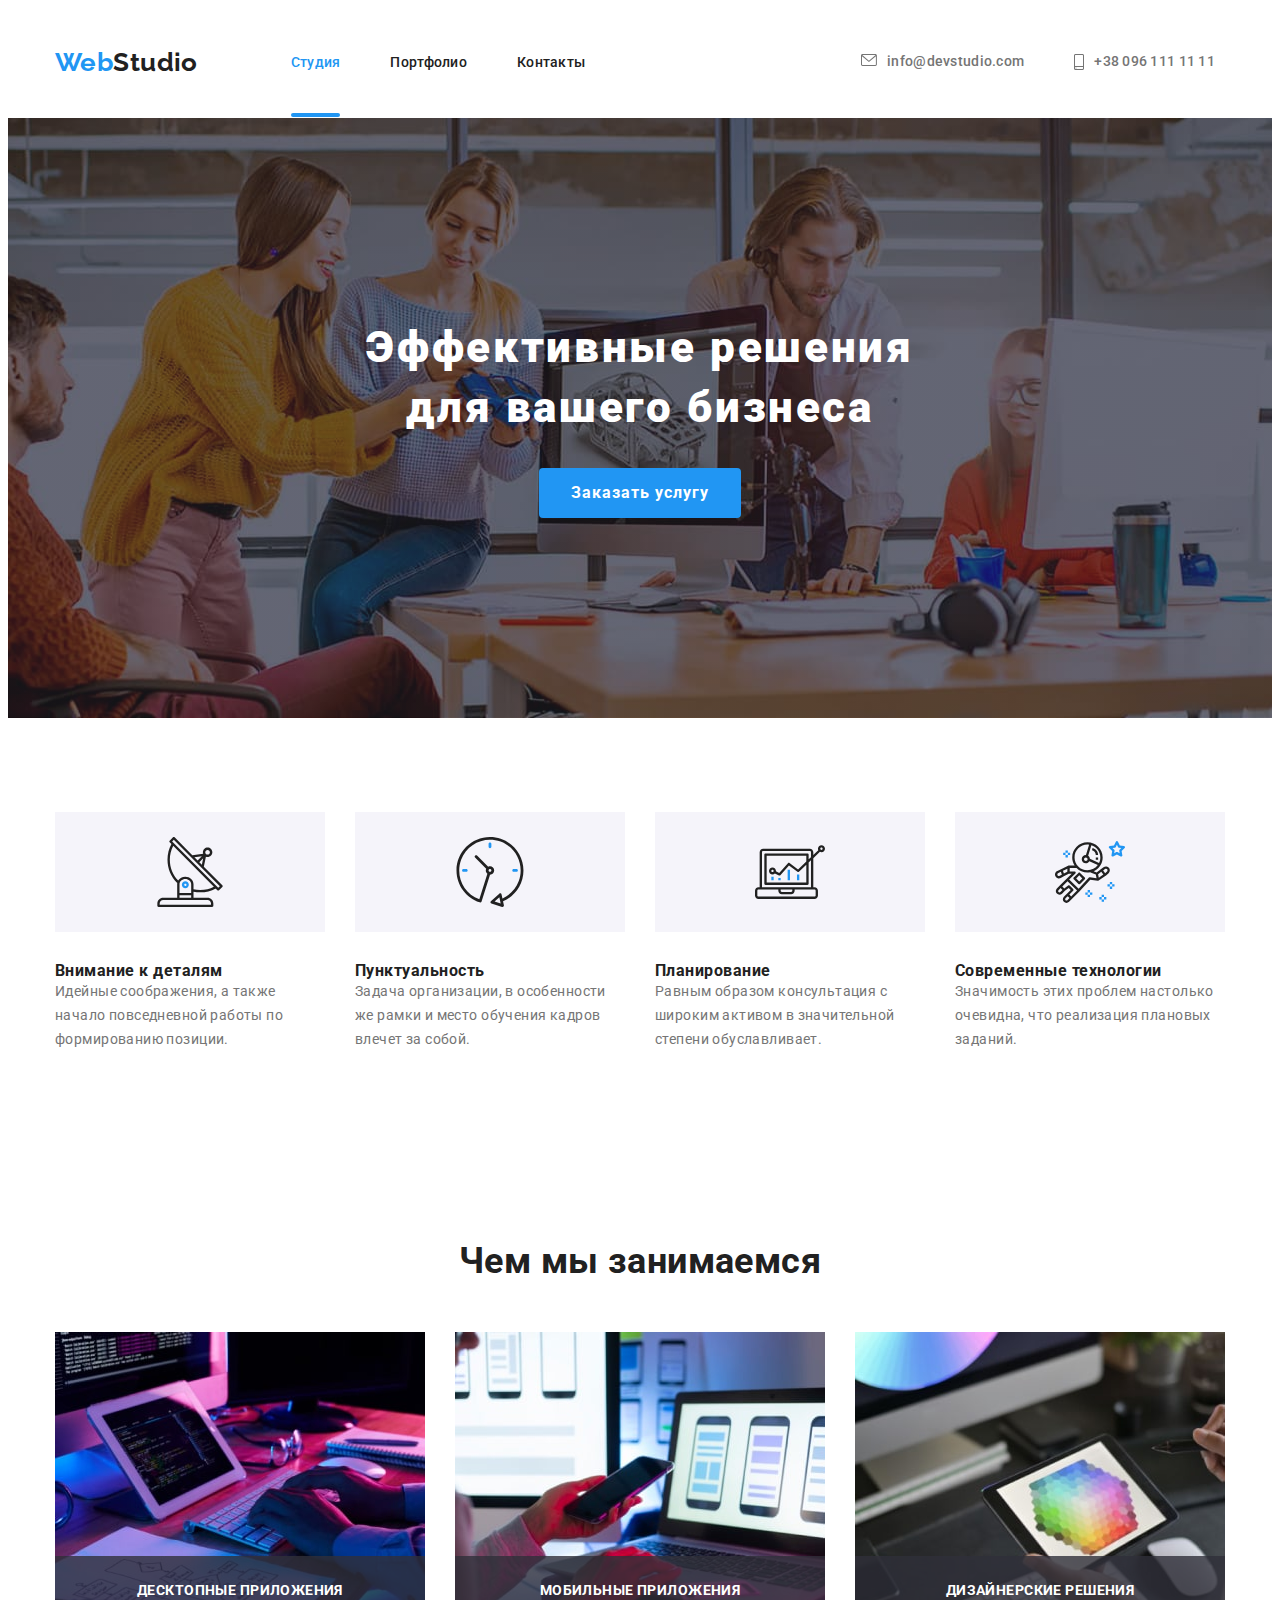
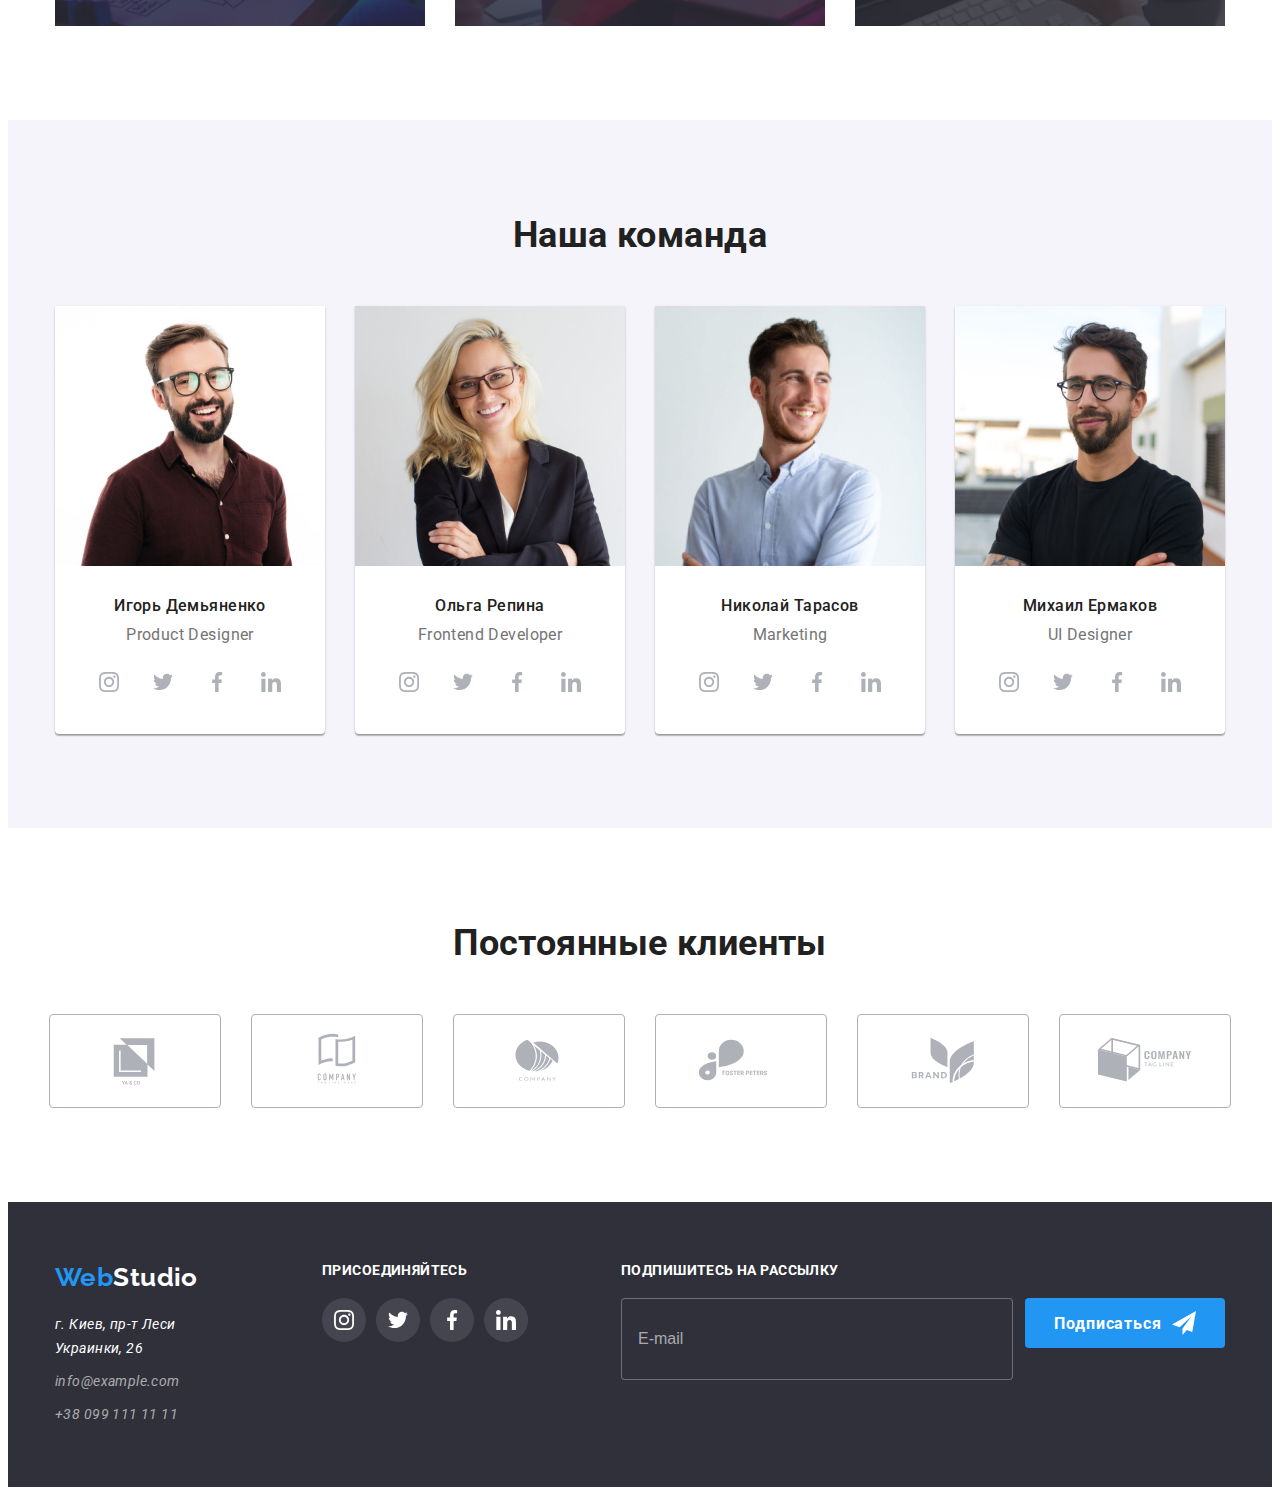
==== index.html @ 351d654d "старт" ====
<!DOCTYPE html>
<html lang="ru">
<head>
    <meta charset="UTF-8">
    <meta http-equiv="X-UA-Compatible" content="IE=edge">
    <meta name="viewport" content="width=device-width, initial-scale=1.0">
    <title>Document</title>
    <link rel="preconnect" href="https://fonts.googleapis.com">
    <link rel="preconnect" href="https://fonts.gstatic.com" crossorigin>
    <link href="https://fonts.googleapis.com/css2?family=Raleway:wght@700&family=Roboto:wght@400;500;700;900&display=swap"
        rel="stylesheet">
        <link rel="stylesheet" href="https://cdnjs.cloudflare.com/ajax/libs/modern-normalize/1.1.0/modern-normalize.min.css"
            integrity="sha512-wpPYUAdjBVSE4KJnH1VR1HeZfpl1ub8YT/NKx4PuQ5NmX2tKuGu6U/JRp5y+Y8XG2tV+wKQpNHVUX03MfMFn9Q=="
            crossorigin="anonymous" referrerpolicy="no-referrer" />
    <link rel="stylesheet" href="./css/main.min.css">
</head>
<body>
<header class="page-header">
    <div class="container page-header__content">
    <nav class="page-header__nav">
        <a class="link logo page-header__logo" href="">Web<span class="logo__text">Studio</span></a>
    <ul class="list contacts">
        <li class="contacts__item"><a class="link contacts__link contacts__link--current" href="">Студия</a></li>
        <li class="contacts__item"><a class="link contacts__link" href="./portfolio.html">Портфолио</a></li>
        <li class="contacts__item"><a class="link contacts__link" href="">Контакты</a></li>
    </ul>
    </nav>
        <ul class="list feedback">
        <li><a class="link feedback_item" href="mailto:info@devstudio.com"><svg class="feedback__icon" width="16" height="12">
            <use href="./images/icons.svg#icon-envelope"></use>
        </svg>info@devstudio.com</a>
        </li>
        <li><a class="link feedback_item" href="tel:+380961111111"><svg class="feedback__icon" width="10" height="16">
            <use href="./images/icons.svg#icon-smartphone"></use>
        </svg>+38 096 111 11 11</a></li>
    </ul>
    </div>
</header>
<main>
<section class="hero section">
    <div class="container">
    <h1 class="hero__title">Эффективные решения для вашего бизнеса</h1>
    <button class="button hero__button" type="button" data-modal-open>Заказать услугу</button>
    </div>
</section>
<section class="section about">
    <div class="container about__body">
    <h2 class="visually-hidden">About</h2>
    <ul class="list about__list">
        <li class="about__item">
            <div class="about__column">
            <svg width="70" height="70">
                <use href="./images/icons.svg#icon-antenna-1">

                </use>
            </svg>
            </div>
            <h3 class="about__title">Внимание к деталям</h3>
            <p class="about__text">Идейные соображения, а также начало повседневной работы по формированию позиции.</p>
        </li>
        <li class="about__item">
            <div class="about__column">
                <svg width="70" height="70">
                    <use href="./images/icons.svg#icon-clock-1">
            
                    </use>
                </svg>
            </div>
            <h3 class="about__title">Пунктуальность</h3>
            <p class="about__text">Задача организации, в особенности же рамки и место обучения кадров влечет за собой.</p>
        </li>
        <li class="about__item">
            <div class="about__column">
                <svg width="70" height="70">
                    <use href="./images/icons.svg#icon-diagram-1">
            
                    </use>
                </svg>
            </div>
            <h3 class="about__title">Планирование</h3>
            <p class="about__text">Равным образом консультация с широким активом в значительной степени обуславливает.</p>
        </li>
        <li class="about__item">
            <div class="about__column">
                <svg width="70" height="70">
                    <use href="./images/icons.svg#icon-astronaut-1">
            
                    </use>
                </svg>
            </div>
            <h3 class="about__title">Современные технологии</h3>
            <p class="about__text">Значимость этих проблем настолько очевидна, что реализация плановых заданий.</p>
        </li>
    </ul>
    </div>
</section>
<section class="hobbies section">
    <div class="container">
    <h2 class="title">Чем мы занимаемся</h2>
    <ul class="list annexes">
        <li class="annexes__item">
            <img src="./images/box_1.jpg" alt="пример1" width="370">
            <p class="annexes__text">Десктопные приложения</p>
            </li>
        <li class="annexes__item">
            <img src="./images/box_2.jpg" alt="пример2" width="370">
            <p class="annexes__text">Мобильные приложения</p>
            </li>
        <li class="annexes__item">
            <img src="./images/box_3.jpg" alt="пример3" width="370">
            <p class="annexes__text">Дизайнерские решения</p>
            </li>
    </ul>
    </div>
</section>
<section class="team section ">
    <div class="container">
    <h2 class="title">Наша команда</h2>
    <ul class="list team__list">
        <li class="team__item"><img src="./images/people1.jpg" alt="человек1" width="270">
            <h3 class="team__title">Игорь Демьяненко</h3>
            <p  class="team__text" lang="en">Product Designer</p>
            <div class="team__icon">
            <ul class="list social-network">
                <li class="social-network__item">
                    <a href="" class="social-network__link common-icon">
                        <svg class="social-network__icon" width="20" height="20">
                        <use href="./images/icons.svg#icon-instagram-2"></use>
                        </svg>
                    </a>
                </li>
                <li class="social-network__item">
                    <a href="" class="social-network__link">
                    <svg class="social-network__icon" width="20" height="20">
                        <use href="./images/icons.svg#icon-twitter-1"></use>
                    </svg>
                    </a>
                </li>
                <li class="social-network__item">
                    <a href="" class="social-network__link">
                <svg class="social-network__icon" width="20" height="20">
                    <use href="./images/icons.svg#icon-facebook-1"></use>
                </svg>
                    </a>
                </li>
                <li class="social-network__item">
                    <a href="" class="social-network__link">
                    <svg class="social-network__icon" width="20" height="20">
                        <use href="./images/icons.svg#icon-linkedin-1"></use>
                    </svg>
                    </a>
                </li>
            </ul>
            </div>
        </li>
        <li class="team__item"><img src="./images/people2.jpg" alt="человек1" width="270">
            <h3 class="team__title">Ольга Репина</h3>
            <p class="team__text" lang="en">Frontend Developer</p>
            <div class="team__icon">
                <ul class="list social-network">
                    <li class="social-network__item">
                        <a href="" class="social-network__link">
                            <svg class="social-network__icon" width="20" height="20">
                                <use href="./images/icons.svg#icon-instagram-2"></use>
                            </svg>
                        </a>
                    </li>
                    <li class="social-network__item">
                        <a href="" class="social-network__link">
                            <svg class="social-network__icon" width="20" height="20">
                                <use href="./images/icons.svg#icon-twitter-1"></use>
                            </svg>
                        </a>
                    </li>
                    <li class="social-network__item">
                        <a href="" class="social-network__link">
                            <svg class="social-network__icon" width="20" height="20">
                                <use href="./images/icons.svg#icon-facebook-1"></use>
                            </svg>
                        </a>
                    </li>
                    <li class="social-network__item">
                        <a href="" class="social-network__link">
                            <svg class="social-network__icon" width="20" height="20">
                                <use href="./images/icons.svg#icon-linkedin-1"></use>
                            </svg>
                        </a>
                    </li>
                </ul>
            </div>
        </li>
        <li class="team__item"><img src="./images/people3.jpg" alt="человек1" width="270">
            <h3 class="team__title">Николай Тарасов</h3>
            <p class="team__text" lang="en">Marketing</p>
            <div class="team__icon">
                <ul class="list social-network">
                    <li class="social-network__item">
                        <a href="" class="social-network__link">
                            <svg class="social-network__icon" width="20" height="20">
                                <use href="./images/icons.svg#icon-instagram-2"></use>
                            </svg>
                        </a>
                    </li>
                    <li class="social-network__item">
                        <a href="" class="social-network__link">
                            <svg class="social-network__icon" width="20" height="20">
                                <use href="./images/icons.svg#icon-twitter-1"></use>
                            </svg>
                        </a>
                    </li>
                    <li class="social-network__item">
                        <a href="" class="social-network__link">
                            <svg class="social-network__icon" width="20" height="20">
                                <use href="./images/icons.svg#icon-facebook-1"></use>
                            </svg>
                        </a>
                    </li>
                    <li class="social-network__item">
                        <a href="" class="social-network__link">
                            <svg class="social-network__icon" width="20" height="20">
                                <use href="./images/icons.svg#icon-linkedin-1"></use>
                            </svg>
                        </a>
                    </li>
                </ul>
            </div>
        </li>
        <li class="team__item"><img src="./images/people4.jpg" alt="человек1" width="270">
            <h3 class="team__title">Михаил Ермаков</h3>
            <p class="team__text" lang="en">UI Designer</p>
            <div class="team__icon">
                <ul class="list social-network">
                    <li class="social-network__item">
                        <a href="" class="social-network__link">
                            <svg class="social-network__icon" width="20" height="20">
                                <use href="./images/icons.svg#icon-instagram-2"></use>
                            </svg>
                        </a>
                    </li>
                    <li class="social-network__item">
                        <a href="" class="social-network__link">
                            <svg class="social-network__icon" width="20" height="20">
                                <use href="./images/icons.svg#icon-twitter-1"></use>
                            </svg>
                        </a>
                    </li>
                    <li class="social-network__item">
                        <a href="" class="social-network__link">
                            <svg class="social-network__icon" width="20" height="20">
                                <use href="./images/icons.svg#icon-facebook-1"></use>
                            </svg>
                        </a>
                    </li>
                    <li class="social-network__item">
                        <a href="" class="social-network__link">
                            <svg class="social-network__icon" width="20" height="20">
                                <use href="./images/icons.svg#icon-linkedin-1"></use>
                            </svg>
                        </a>
                    </li>
                </ul>
            </div>
        </li>
    </ul>
    </div>
</section>
<section class="section clients">
    <div class="container clients-div">
        <h2 class="title">Постоянные клиенты</h2>
        <ul class="list clients__list">
            <li class="clients__item">
                <a href="" class="clients__link">
                    <svg class="clients__icon" width="106" height="60">
                        <use href="./images/icons.svg#icon-Logo"></use>
                    </svg>
                </a>
            </li>
            <li class="clients__item">
                <a href="" class="clients__link">
                    <svg class="clients__icon" width="106" height="60">
                        <use href="./images/icons.svg#icon-Logo1"></use>
                    </svg>
                </a>
            </li>
            <li class="clients__item">
                <a href="" class="clients__link">
                    <svg class="clients__icon" width="106" height="60">
                        <use href="./images/icons.svg#icon-Logo2"></use>
                    </svg>
                </a>
            </li>
            <li class="clients__item">
                <a href="" class="clients__link">
                    <svg class="clients__icon" width="106" height="60">
                        <use href="./images/icons.svg#icon-Logo3"></use>
                    </svg>
                </a>
            </li>
            <li class="clients__item">
                <a href="" class="clients__link">
                    <svg class="clients__icon" width="106" height="60">
                        <use href="./images/icons.svg#icon-Logo4"></use>
                    </svg>
                </a>
            </li>
            <li class="clients__item">
                <a href="" class="clients__link">
                    <svg class="clients__icon" width="106" height="60">
                        <use href="./images/icons.svg#icon-Logo5"></use>
                    </svg>
                </a>
            </li>
        </ul>
    </div>
</section>
</main>
<footer class="page-footer">
    <div class="page-footer__overlay container">
        <div class="page-footer__content">
    <a class="link logo page-footer__logo" href="">Web<span class="logo__label">Studio</span></a>
    <address class="address">
    <ul class="list contact">
        <li class="contact__item"><a class="link contact__link contact__link--color" href="https://goo.gl/maps/32Xd4ZCNHeifT7mY8" target="blank" rel="noopener noreferrer">г. Киев, пр-т Леси Украинки, 26</a></li>
        <li class="contact__item"><a class="link contact__link" href="mailto:info@example.com">info@example.com</a></li>
        <li class="contact__item"><a class="link contact__link" href="tel:+380991111111">+38 099 111 11 11</a></li>
    </ul>    
    </address>
    </div>
    <div class="connect">
        <h3 class="footer-title">присоединяйтесь</h3>
        <ul class="social-network list">
            <li class="social-network__item">
                <a href="" class="social-network__link social-network__link--color">
                    <svg class="social-network__icon" width="20" height="20">
                        <use href="./images/icons.svg#icon-instagram-2"></use>
                    </svg>
                </a>
            </li>
            <li class="social-network__item">
                <a href="" class="social-network__link social-network__link--color">
                    <svg class="social-network__icon" width="20" height="20">
                        <use href="./images/icons.svg#icon-twitter-1"></use>
                    </svg>
                </a>
            </li>
            <li class="social-network__item">
                <a href="" class="social-network__link social-network__link--color">
                    <svg class="social-network__icon" width="20" height="20">
                        <use href="./images/icons.svg#icon-facebook-1"></use>
                    </svg>
                </a>
            </li>
            <li class="social-network__item">
                <a href="" class="social-network__link social-network__link--color">
                    <svg class="social-network__icon" width="20" height="20">
                        <use href="./images/icons.svg#icon-linkedin-1"></use>
                    </svg>
                </a>
            </li>
        </ul>
    </div>
    <div class="envelop">
        <p class="footer-title">Подпишитесь на рассылку</p>
        <form class="page-form" action="#">
            <div class="panel"></div>
         <label for="form"></label>   
         <input type="text" name="form" class="page-form__input" placeholder="E-mail" id="form">
         <button class="page-form__button button" type="button">
            <span>Подписаться</span>
        <svg class="page-form__icon" width="24" height="24">
            <use href="./images/icons.svg#icon-icon-send"></use>
        </svg></button>   
        </form>
    </div>
        
    </div>
</footer>
<div class="backdrop is-hidden" data-modal>
    <div class="modal-window">
        <button type="button" class="modal-window__button" data-modal-close>
            <svg class="modal-window__icon" width="18" height="18">
                <use href="./images/icons.svg#icon-close"></use>
            </svg>
        </button>
        <p class="modal-window__text">Оставьте свои данные, мы вам перезвоним</p>
        <form class="modal-form" action="#">
            <div class="modal-wrap">
            <label class="modal-form__label" for="name">Имя</label>
            <input type="text" name="name" class="modal-form__input" id="name" required>
            <svg class="modal-form__icon" width="18" height="18">
            <use href="./images/icons.svg#icon-person"></use>
            </svg>
            </div>
            <div class="modal-wrap">
            <label class="modal-form__label" for="tel">Телефон</label>
            <input type="tel" name="tel" class="modal-form__input" id="tel" required>
            <svg class="modal-form__icon" width="18" height="18">
                <use href="./images/icons.svg#icon-phone"></use>
            </svg>
            </div>
            <div class="modal-wrap">
            <label class="modal-form__label" for="mail">Почта</label>
            <input type="email" name="mail" class="modal-form__input" id="mail" required>
            <svg class="modal-form__icon" width="18" height="18">
                <use href="./images/icons.svg#icon-email"></use>
            </svg>
            </div>
            <div class="modal-wrap">
            <label class="modal-form__label" for="area">Комментарий</label>
            <textarea name="area" id="area" class="textarea" placeholder="Введите текст"></textarea>
            </div>
            <div class="content-checkbox">
                <input type="checkbox" name="check" id="check" value="check" class="content-checkbox__input visually-hidden">
                <label for="check" class="content-checkbox__label"><span class="content-checkbox__span"><svg width="16" height="15">
                    <use href="./images/icons.svg#icon-icon-check"></use>
                </svg></span>
                    Соглашаюсь с рассылкой и принимаю <a class="content-checkbox__link" href=""> Условия договора</a></label>
            </div>
            <button class="content-checkbox__button button" type="submit">Отправить</button>
        </form>
    </div>
</div>
<script src="./js/madal.js"></script>
</body>
</html>
---- css/main.min.css ----
:root{--main-title-color: #ffffff;--second-title-color: #212121;--main-text-color: #757575;--third-title-color: #2196f3;--main-background: #e5e5e5;--second-background: #2f303a;--main-logo-color: #000000;--footer-text-color: rgba(255, 255, 255, 0.6);--main-btn-color: #f5f4fa}p,h1,h2,h3,h4,h5,h6{margin:0}ul{margin:0;padding:0}img{display:block;max-width:100%}.visually-hidden{position:absolute;width:1px;height:1px;margin:-1px;padding:0;overflow:hidden;border:0;clip:rect(0 0 0 0)}body{font-family:'Roboto', sans-serif;background-color:var(--main-title-color);color:var(--main-text-color);font-size:14px;letter-spacing:0.03em}.list{list-style:none}.link{text-decoration:none}.section{padding-top:94px;padding-bottom:94px}.container{box-sizing:border-box;width:1200px;padding-left:15px;padding-right:15px;margin:0 auto}.title{font-weight:700;font-size:36px;line-height:1.17;color:var(--second-title-color);text-align:center;margin-bottom:50px}.logo{font-family:Raleway;font-weight:700;font-size:26px;line-height:1.19;color:var(--third-title-color)}.button{font-family:inherit;font-weight:700;font-size:16px;line-height:1.87;letter-spacing:0.06em;background-color:var(--third-title-color);color:var(--main-title-color);min-width:200px;height:50px;cursor:pointer;border-radius:4px;border:var(--third-title-color)}.page-header{background-color:var(--main-title-color)}.page-header__content{display:flex;align-items:center;padding-top:24px;padding-bottom:25px}.page-header__nav{display:flex;align-items:center}.page-header__logo{margin-right:93px;padding-top:15px;padding-bottom:15px}.logo__text{color:var(--second-title-color)}.contacts__link{font-weight:500;line-height:1.14;letter-spacing:0.02em;color:var(--second-title-color);padding-top:10px;padding-bottom:10px;transition:color 250ms cubic-bezier(0.4, 0, 0.2, 1)}.contacts__link:hover,.contacts__link:focus{color:var(--third-title-color)}.contacts__link--current{color:var(--third-title-color);position:relative}.contacts__link--current::after{content:'';width:100%;height:4px;background-color:var(--third-title-color);position:absolute;display:block;left:0;border-radius:2px;bottom:-37px}.contacts{display:flex}.contacts__item:not(:last-child){margin-right:50px}.feedback{display:flex;align-items:center;margin-left:auto}.feedback_item{font-weight:500;line-height:1.14;letter-spacing:0.02em;color:var(--main-text-color);padding:10px;display:flex;transition:color 250ms cubic-bezier(0.4, 0, 0.2, 1)}.feedback_item:hover,.feedback_item:focus{color:var(--third-title-color)}.feedback__icon{margin-right:10px;display:flex;justify-content:baseline;margin-left:30px;fill:currentColor}.feedback__icon:focus,.feedback__icon:hover{color:var(--third-title-color)}.hero{background-color:var(--second-background);background-image:linear-gradient(rgba(47,48,58,0.4), rgba(47,48,58,0.4)),url(../images/img.jpg);background-repeat:no-repeat;background-position:center;background-size:cover;padding-top:200px;padding-bottom:200px}.hero__title{font-weight:900;font-size:44px;line-height:1.36;letter-spacing:0.06em;color:var(--main-title-color);width:620px;text-align:center;margin-right:auto;margin-left:auto}.hero__button{display:block;margin-right:auto;margin-left:auto;margin-top:30px;padding:10px 32px}.about__body{width:1200px;padding-left:15px;padding-right:15px;margin-left:auto;margin-right:auto}.about__list{display:flex;flex-wrap:wrap}.about__item{width:270px;margin-right:30px}.about__item:nth-child(4n){margin-right:0}.about__column{width:270px;height:120px;background-color:var(--main-btn-color);margin-bottom:30px;display:flex;justify-content:center;align-items:center}.about__title{font-weight:700;line-height:1.14;letter-spacing:0.03em;color:var(--second-title-color)}.about__text{font-size:14px;line-height:1.71}.annexes{display:flex;flex-wrap:wrap}.annexes__item{margin-right:30px;position:relative}.annexes__item:last-child{margin-right:0}.annexes__text{font-weight:700;font-size:14px;line-height:1.14;color:var(--main-title-color);position:absolute;bottom:0;left:0;text-transform:uppercase;background-color:rgba(47,48,58,0.8);width:100%;height:70px;display:flex;align-items:center;justify-content:center}.team{background-color:var(--main-btn-color)}.team__list{display:flex;flex-wrap:wrap;margin-top:0;margin-bottom:0}.team__item{margin-right:30px;background:#ffffff;box-shadow:0px 1px 3px rgba(0,0,0,0.12),0px 1px 1px rgba(0,0,0,0.14),0px 2px 1px rgba(0,0,0,0.2);border-radius:0px 0px 4px 4px}.team__item:last-child{margin-right:0}.team__title{font-weight:500;font-size:16px;line-height:1.19;color:var(--second-title-color);text-align:center;margin-top:30px}.team__text{font-size:16px;line-height:1.19;margin-top:10px;margin-bottom:0;text-align:center}.team__icon{margin-bottom:30px;margin-top:16px}.social-network{display:flex;justify-content:center;align-content:center}.social-network__item+.social-network__item{margin-left:10px}.social-network__link{width:44px;height:44px;display:flex;align-items:center;justify-content:center;border-radius:50%;color:#afb1b8;transition:color 250ms cubic-bezier(0.4, 0, 0.2, 1),background-color 250ms cubic-bezier(0.4, 0, 0.2, 1)}.social-network__link:hover,.social-network__link:focus{background-color:var(--third-title-color);color:var(--main-title-color)}.social-network__icon{fill:currentColor}.clients__list{display:flex;justify-content:center}.clients__item+.clients__item{margin-left:30px}.clients__link{display:flex;justify-content:center;align-items:center;margin-right:30px;color:#afb1b8;width:170px;height:92px;border:1px solid #afb1b8;border-radius:4px;transition:color 250ms cubic-bezier(0.4, 0, 0.2, 1),background-color 250ms cubic-bezier(0.4, 0, 0.2, 1)}.clients__link:last-child{margin-right:0}.clients__link:hover,.clients__link:focus{color:var(--third-title-color);border:1px solid #2196f3}.clients__icon{fill:currentColor}.page-footer{background-color:var(--second-background);padding-top:60px;padding-bottom:60px}.page-footer__overlay{display:flex;justify-content:baseline}.page-footer__logo{display:block;margin-bottom:20px}.page-footer__content{padding-right:inherit}.logo__label{color:var(--main-title-color)}.contact{justify-content:start}.contact__item:not(:last-child){margin-bottom:9px}.contact__link{line-height:1.71;color:var(--footer-text-color);transition:color 250ms cubic-bezier(0.4, 0, 0.2, 1)}.contact__link:hover,.contact__link:focus{color:var(--third-title-color)}.contact__link--color{color:var(--main-title-color)}.connect{margin-left:70px}.footer-title{margin-bottom:20px;font-weight:700;font-size:14px;line-height:16px;letter-spacing:0.03em;text-transform:uppercase;color:var(--main-title-color)}.social-network__link--color{background-color:#44454e;color:var(--main-title-color);transition:background-color 250ms cubic-bezier(0.4, 0, 0.2, 1)}.envelop{margin-left:93px}.page-form{display:flex;margin-top:20px}.page-form__input{width:358px;height:50px;border-radius:4px;border:1px solid rgba(255,255,255,0.3);background-color:var(--second-background);padding:15px 16px;color:rgba(255,255,255,0.3);outline:none}.page-form__input::placeholder{font-weight:400;font-size:16px;line-height:1.25;letter-spacing:3%;color:rgba(255,255,255,0.6)}.page-form__button{margin-left:12px;display:flex;align-items:center;justify-content:center;cursor:pointer}.page-form__icon{margin-left:10px;width:24px;height:24px}.backdrop{width:100vw;height:100vh;background-color:rgba(0,0,0,0.2);position:fixed;top:0;transition:opacity 1000ms cubic-bezier(0.4, 0, 0.2, 1),visibility 1000ms cubic-bezier(0.4, 0, 0.2, 1)}.backdrop.is-hidden .modal-window{transform:scale(1.5) rotate(180deg);transition:transform 1000ms cubic-bezier(0.4, 0, 0.2, 1)}.modal-window{width:528px;min-height:581px;background-color:var(--main-title-color);position:absolute;top:50%;left:50%;transform:translate(-50%, -50%) scale(1);transition:transform 1000ms cubic-bezier(0.4, 0, 0.2, 1);padding:40px}.modal-window__button{width:30px;height:30px;border:1px solid rgba(0,0,0,0.1);background-color:transparent;border-radius:50%;position:absolute;top:8px;right:8px;display:flex;justify-content:center;align-items:center;cursor:pointer}.modal-window__icon{transition:fill 250ms cubic-bezier(0.4, 0, 0.2, 1)}.modal-window__icon:hover{fill:var(--third-title-color)}.is-hidden{visibility:hidden;opacity:0;pointer-events:none}.modal-window__text{text-align:center;margin-bottom:12px;font-weight:700;font-size:20px;line-height:1.15;letter-spacing:0.03em;color:var(--second-title-color)}.modal-form__label{font-weight:400;font-size:12px;line-height:1.17;letter-spacing:0.01em;color:var(--main-text-color)}.modal-form__input{width:100%;height:40px;margin-top:4px;outline:none;padding-left:42px;cursor:pointer;border-radius:4px;transition:border-color 250ms cubic-bezier(0.4, 0, 0.2, 1)}.modal-form__input:focus{border-color:var(--third-title-color)}.modal-form__input:focus+.modal-form__icon{fill:var(--third-title-color)}.textarea{width:100%;margin-top:4px;resize:none;height:120px;padding:12px 16px;outline:none;border-radius:4px;margin-bottom:8px}.textarea::placeholder{font-weight:400;font-size:12px;line-height:1.17;letter-spacing:0.01em;color:rgba(117,117,117,0.5)}.modal-wrap{margin-bottom:10px;position:relative}.modal-form__icon{position:absolute;left:12px;top:50%;transition:fill 250ms cubic-bezier(0.4, 0, 0.2, 1)}.content-checkbox__label{display:flex}.content-checkbox__span{width:16px;height:15px;border:2px solid #000000;border-radius:2px;margin-right:5px;display:flex;align-items:center;justify-content:center;transition:background-color 250ms cubic-bezier(0.4, 0, 0.2, 1),border-color 250ms cubic-bezier(0.4, 0, 0.2, 1)}.content-checkbox__input:checked+.content-checkbox__label .content-checkbox__span{background-color:var(--third-title-color);border:none}.content-checkbox__link{color:var(--third-title-color);padding-left:4px}.content-checkbox__button{display:block;margin:0 auto;margin-top:30px}.portfolio{padding-top:94px;padding-bottom:94px;border:1px solid #ececec}.button-set{display:flex;justify-content:center;margin-bottom:50px}.button-set .button-set__item+.button-set__item{margin-left:8px}.button-set__btn{display:inline-block;min-width:73px;font-weight:500;border-radius:4px;border:1px solid var(--main-btn-color);font-size:16px;line-height:1.62;letter-spacing:0.03em;color:var(--second-title-color);background-color:var(--main-btn-color);cursor:pointer;padding:6px 22px;transition:color 250ms cubic-bezier(0.4, 0, 0.2, 1),background-color 250ms cubic-bezier(0.4, 0, 0.2, 1),box-shadow 250ms cubic-bezier(0.4, 0, 0.2, 1)}.button-set__btn:hover,.button-set__btn:focus{color:var(--main-title-color);background-color:var(--third-title-color);box-shadow:0px 1px 3px rgba(0,0,0,0.12),0px 1px 1px rgba(0,0,0,0.14),0px 2px 1px rgba(0,0,0,0.2)}.card-set{display:flex;flex-wrap:wrap}.card-set__image{display:block;max-width:100%;height:auto}.card-set__item{border:1px solid #eeeeee;box-sizing:border-box;width:370px;height:404px;margin-right:30px}.card-set__item:nth-child(3n){margin-right:0}.card-set__item:nth-child(n+4){margin-top:30px}.card-set__title{padding:20px 24px 4px;font-weight:700;font-size:18px;line-height:2;letter-spacing:0.06em;color:var(--second-title-color)}.card-set__text{padding:0px 24px 20px;font-size:16px;line-height:1.87;letter-spacing:0.03em;color:var(--main-text-color)}.wrap-image{position:relative;overflow:hidden}.popup-window{position:absolute;top:0;left:0;font-weight:400;font-size:18px;line-height:1.55;letter-spacing:3%;color:var(--main-title-color);background-color:rgba(33,150,243,0.9);width:100%;height:100%;padding:63px 24px;transform:translateY(100%);transition:transform 250ms cubic-bezier(0.4, 0, 0.2, 1)}.card-set__link:hover .popup-window{transform:translateY(0)}.card-set__link{display:block;transition:box-shadow 250ms cubic-bezier(0.4, 0, 0.2, 1)}.card-set__link:hover,.card-set__link:focus{box-shadow:0px 1px 3px rgba(0,0,0,0.12),0px 1px 1px rgba(0,0,0,0.14),0px 2px 1px rgba(0,0,0,0.2);border-radius:0px 0px 4px 4px}
/*# sourceMappingURL=main.min.css.map */
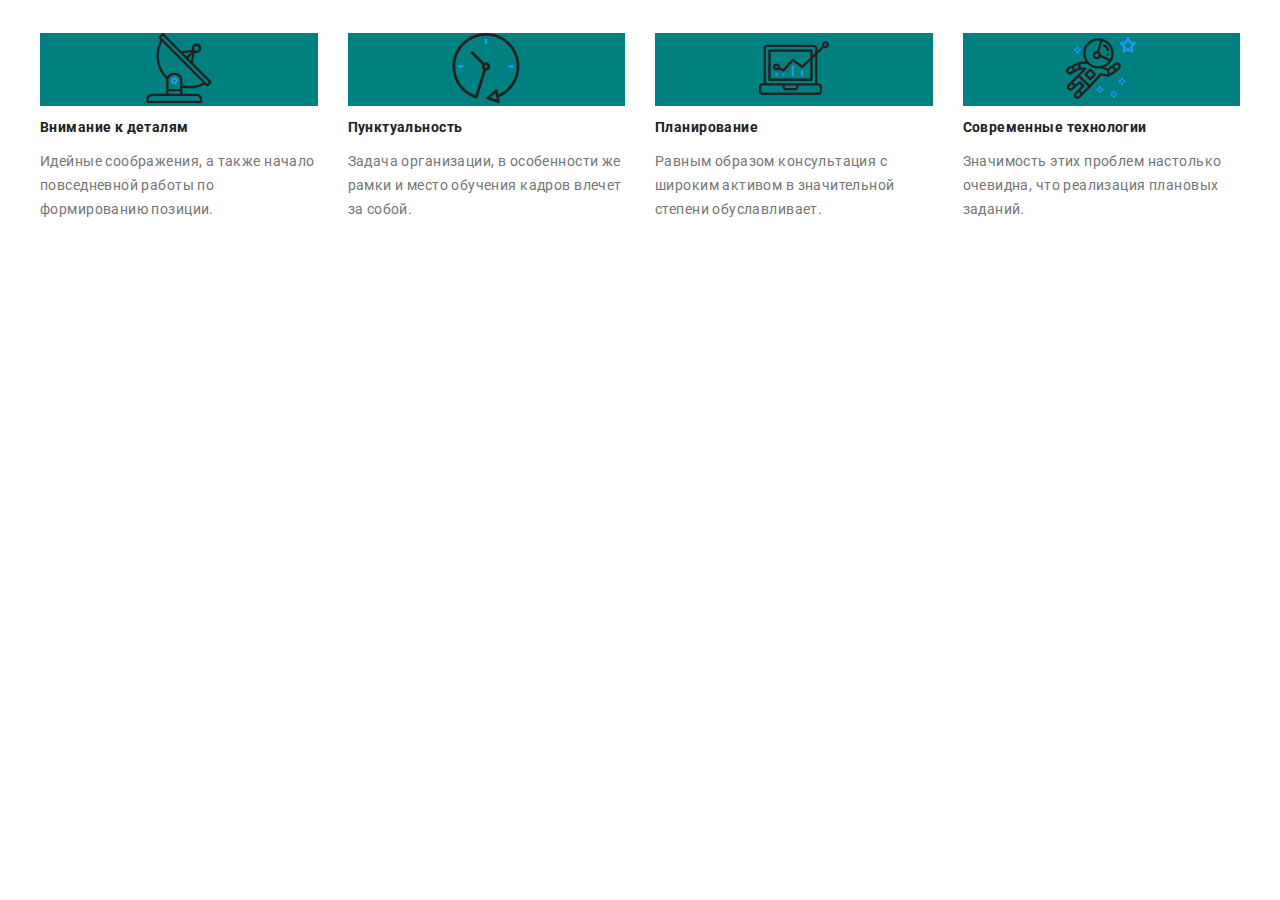
==== commit 64827c89: "about" ====
--- a/index.html
+++ b/index.html
@@ -15,7 +15,7 @@
     <link rel="stylesheet" href="./css/main.min.css">
 </head>
 <body>
-<header class="page-header">
+<!-- <header class="page-header">
     <div class="container page-header__content">
     <nav class="page-header__nav">
         <a class="link logo page-header__logo" href="">Web<span class="logo__text">Studio</span></a>
@@ -35,14 +35,14 @@
         </svg>+38 096 111 11 11</a></li>
     </ul>
     </div>
-</header>
+</header> -->
 <main>
-<section class="hero section">
+<!-- <section class="hero section">
     <div class="container">
     <h1 class="hero__title">Эффективные решения для вашего бизнеса</h1>
     <button class="button hero__button" type="button" data-modal-open>Заказать услугу</button>
     </div>
-</section>
+</section> -->
 <section class="section about">
     <div class="container about__body">
     <h2 class="visually-hidden">About</h2>
@@ -94,7 +94,7 @@
     </ul>
     </div>
 </section>
-<section class="hobbies section">
+<!-- <section class="hobbies section">
     <div class="container">
     <h2 class="title">Чем мы занимаемся</h2>
     <ul class="list annexes">
@@ -112,8 +112,8 @@
             </li>
     </ul>
     </div>
-</section>
-<section class="team section ">
+</section> -->
+<!-- <section class="team section ">
     <div class="container">
     <h2 class="title">Наша команда</h2>
     <ul class="list team__list">
@@ -263,8 +263,8 @@
         </li>
     </ul>
     </div>
-</section>
-<section class="section clients">
+</section> -->
+<!-- <section class="section clients">
     <div class="container clients-div">
         <h2 class="title">Постоянные клиенты</h2>
         <ul class="list clients__list">
@@ -312,9 +312,9 @@
             </li>
         </ul>
     </div>
-</section>
+</section> -->
 </main>
-<footer class="page-footer">
+<!-- <footer class="page-footer">
     <div class="page-footer__overlay container">
         <div class="page-footer__content">
     <a class="link logo page-footer__logo" href="">Web<span class="logo__label">Studio</span></a>
@@ -374,8 +374,8 @@
     </div>
         
     </div>
-</footer>
-<div class="backdrop is-hidden" data-modal>
+</footer> -->
+<!-- <div class="backdrop is-hidden" data-modal>
     <div class="modal-window">
         <button type="button" class="modal-window__button" data-modal-close>
             <svg class="modal-window__icon" width="18" height="18">
@@ -419,7 +419,7 @@
             <button class="content-checkbox__button button" type="submit">Отправить</button>
         </form>
     </div>
-</div>
-<script src="./js/madal.js"></script>
+</div> -->
+<!-- <script src="./js/madal.js"></script> -->
 </body>
 </html>--- a/css/main.min.css
+++ b/css/main.min.css
@@ -1,2 +1,2 @@
-:root{--main-title-color: #ffffff;--second-title-color: #212121;--main-text-color: #757575;--third-title-color: #2196f3;--main-background: #e5e5e5;--second-background: #2f303a;--main-logo-color: #000000;--footer-text-color: rgba(255, 255, 255, 0.6);--main-btn-color: #f5f4fa}p,h1,h2,h3,h4,h5,h6{margin:0}ul{margin:0;padding:0}img{display:block;max-width:100%}.visually-hidden{position:absolute;width:1px;height:1px;margin:-1px;padding:0;overflow:hidden;border:0;clip:rect(0 0 0 0)}body{font-family:'Roboto', sans-serif;background-color:var(--main-title-color);color:var(--main-text-color);font-size:14px;letter-spacing:0.03em}.list{list-style:none}.link{text-decoration:none}.section{padding-top:94px;padding-bottom:94px}.container{box-sizing:border-box;width:1200px;padding-left:15px;padding-right:15px;margin:0 auto}.title{font-weight:700;font-size:36px;line-height:1.17;color:var(--second-title-color);text-align:center;margin-bottom:50px}.logo{font-family:Raleway;font-weight:700;font-size:26px;line-height:1.19;color:var(--third-title-color)}.button{font-family:inherit;font-weight:700;font-size:16px;line-height:1.87;letter-spacing:0.06em;background-color:var(--third-title-color);color:var(--main-title-color);min-width:200px;height:50px;cursor:pointer;border-radius:4px;border:var(--third-title-color)}.page-header{background-color:var(--main-title-color)}.page-header__content{display:flex;align-items:center;padding-top:24px;padding-bottom:25px}.page-header__nav{display:flex;align-items:center}.page-header__logo{margin-right:93px;padding-top:15px;padding-bottom:15px}.logo__text{color:var(--second-title-color)}.contacts__link{font-weight:500;line-height:1.14;letter-spacing:0.02em;color:var(--second-title-color);padding-top:10px;padding-bottom:10px;transition:color 250ms cubic-bezier(0.4, 0, 0.2, 1)}.contacts__link:hover,.contacts__link:focus{color:var(--third-title-color)}.contacts__link--current{color:var(--third-title-color);position:relative}.contacts__link--current::after{content:'';width:100%;height:4px;background-color:var(--third-title-color);position:absolute;display:block;left:0;border-radius:2px;bottom:-37px}.contacts{display:flex}.contacts__item:not(:last-child){margin-right:50px}.feedback{display:flex;align-items:center;margin-left:auto}.feedback_item{font-weight:500;line-height:1.14;letter-spacing:0.02em;color:var(--main-text-color);padding:10px;display:flex;transition:color 250ms cubic-bezier(0.4, 0, 0.2, 1)}.feedback_item:hover,.feedback_item:focus{color:var(--third-title-color)}.feedback__icon{margin-right:10px;display:flex;justify-content:baseline;margin-left:30px;fill:currentColor}.feedback__icon:focus,.feedback__icon:hover{color:var(--third-title-color)}.hero{background-color:var(--second-background);background-image:linear-gradient(rgba(47,48,58,0.4), rgba(47,48,58,0.4)),url(../images/img.jpg);background-repeat:no-repeat;background-position:center;background-size:cover;padding-top:200px;padding-bottom:200px}.hero__title{font-weight:900;font-size:44px;line-height:1.36;letter-spacing:0.06em;color:var(--main-title-color);width:620px;text-align:center;margin-right:auto;margin-left:auto}.hero__button{display:block;margin-right:auto;margin-left:auto;margin-top:30px;padding:10px 32px}.about__body{width:1200px;padding-left:15px;padding-right:15px;margin-left:auto;margin-right:auto}.about__list{display:flex;flex-wrap:wrap}.about__item{width:270px;margin-right:30px}.about__item:nth-child(4n){margin-right:0}.about__column{width:270px;height:120px;background-color:var(--main-btn-color);margin-bottom:30px;display:flex;justify-content:center;align-items:center}.about__title{font-weight:700;line-height:1.14;letter-spacing:0.03em;color:var(--second-title-color)}.about__text{font-size:14px;line-height:1.71}.annexes{display:flex;flex-wrap:wrap}.annexes__item{margin-right:30px;position:relative}.annexes__item:last-child{margin-right:0}.annexes__text{font-weight:700;font-size:14px;line-height:1.14;color:var(--main-title-color);position:absolute;bottom:0;left:0;text-transform:uppercase;background-color:rgba(47,48,58,0.8);width:100%;height:70px;display:flex;align-items:center;justify-content:center}.team{background-color:var(--main-btn-color)}.team__list{display:flex;flex-wrap:wrap;margin-top:0;margin-bottom:0}.team__item{margin-right:30px;background:#ffffff;box-shadow:0px 1px 3px rgba(0,0,0,0.12),0px 1px 1px rgba(0,0,0,0.14),0px 2px 1px rgba(0,0,0,0.2);border-radius:0px 0px 4px 4px}.team__item:last-child{margin-right:0}.team__title{font-weight:500;font-size:16px;line-height:1.19;color:var(--second-title-color);text-align:center;margin-top:30px}.team__text{font-size:16px;line-height:1.19;margin-top:10px;margin-bottom:0;text-align:center}.team__icon{margin-bottom:30px;margin-top:16px}.social-network{display:flex;justify-content:center;align-content:center}.social-network__item+.social-network__item{margin-left:10px}.social-network__link{width:44px;height:44px;display:flex;align-items:center;justify-content:center;border-radius:50%;color:#afb1b8;transition:color 250ms cubic-bezier(0.4, 0, 0.2, 1),background-color 250ms cubic-bezier(0.4, 0, 0.2, 1)}.social-network__link:hover,.social-network__link:focus{background-color:var(--third-title-color);color:var(--main-title-color)}.social-network__icon{fill:currentColor}.clients__list{display:flex;justify-content:center}.clients__item+.clients__item{margin-left:30px}.clients__link{display:flex;justify-content:center;align-items:center;margin-right:30px;color:#afb1b8;width:170px;height:92px;border:1px solid #afb1b8;border-radius:4px;transition:color 250ms cubic-bezier(0.4, 0, 0.2, 1),background-color 250ms cubic-bezier(0.4, 0, 0.2, 1)}.clients__link:last-child{margin-right:0}.clients__link:hover,.clients__link:focus{color:var(--third-title-color);border:1px solid #2196f3}.clients__icon{fill:currentColor}.page-footer{background-color:var(--second-background);padding-top:60px;padding-bottom:60px}.page-footer__overlay{display:flex;justify-content:baseline}.page-footer__logo{display:block;margin-bottom:20px}.page-footer__content{padding-right:inherit}.logo__label{color:var(--main-title-color)}.contact{justify-content:start}.contact__item:not(:last-child){margin-bottom:9px}.contact__link{line-height:1.71;color:var(--footer-text-color);transition:color 250ms cubic-bezier(0.4, 0, 0.2, 1)}.contact__link:hover,.contact__link:focus{color:var(--third-title-color)}.contact__link--color{color:var(--main-title-color)}.connect{margin-left:70px}.footer-title{margin-bottom:20px;font-weight:700;font-size:14px;line-height:16px;letter-spacing:0.03em;text-transform:uppercase;color:var(--main-title-color)}.social-network__link--color{background-color:#44454e;color:var(--main-title-color);transition:background-color 250ms cubic-bezier(0.4, 0, 0.2, 1)}.envelop{margin-left:93px}.page-form{display:flex;margin-top:20px}.page-form__input{width:358px;height:50px;border-radius:4px;border:1px solid rgba(255,255,255,0.3);background-color:var(--second-background);padding:15px 16px;color:rgba(255,255,255,0.3);outline:none}.page-form__input::placeholder{font-weight:400;font-size:16px;line-height:1.25;letter-spacing:3%;color:rgba(255,255,255,0.6)}.page-form__button{margin-left:12px;display:flex;align-items:center;justify-content:center;cursor:pointer}.page-form__icon{margin-left:10px;width:24px;height:24px}.backdrop{width:100vw;height:100vh;background-color:rgba(0,0,0,0.2);position:fixed;top:0;transition:opacity 1000ms cubic-bezier(0.4, 0, 0.2, 1),visibility 1000ms cubic-bezier(0.4, 0, 0.2, 1)}.backdrop.is-hidden .modal-window{transform:scale(1.5) rotate(180deg);transition:transform 1000ms cubic-bezier(0.4, 0, 0.2, 1)}.modal-window{width:528px;min-height:581px;background-color:var(--main-title-color);position:absolute;top:50%;left:50%;transform:translate(-50%, -50%) scale(1);transition:transform 1000ms cubic-bezier(0.4, 0, 0.2, 1);padding:40px}.modal-window__button{width:30px;height:30px;border:1px solid rgba(0,0,0,0.1);background-color:transparent;border-radius:50%;position:absolute;top:8px;right:8px;display:flex;justify-content:center;align-items:center;cursor:pointer}.modal-window__icon{transition:fill 250ms cubic-bezier(0.4, 0, 0.2, 1)}.modal-window__icon:hover{fill:var(--third-title-color)}.is-hidden{visibility:hidden;opacity:0;pointer-events:none}.modal-window__text{text-align:center;margin-bottom:12px;font-weight:700;font-size:20px;line-height:1.15;letter-spacing:0.03em;color:var(--second-title-color)}.modal-form__label{font-weight:400;font-size:12px;line-height:1.17;letter-spacing:0.01em;color:var(--main-text-color)}.modal-form__input{width:100%;height:40px;margin-top:4px;outline:none;padding-left:42px;cursor:pointer;border-radius:4px;transition:border-color 250ms cubic-bezier(0.4, 0, 0.2, 1)}.modal-form__input:focus{border-color:var(--third-title-color)}.modal-form__input:focus+.modal-form__icon{fill:var(--third-title-color)}.textarea{width:100%;margin-top:4px;resize:none;height:120px;padding:12px 16px;outline:none;border-radius:4px;margin-bottom:8px}.textarea::placeholder{font-weight:400;font-size:12px;line-height:1.17;letter-spacing:0.01em;color:rgba(117,117,117,0.5)}.modal-wrap{margin-bottom:10px;position:relative}.modal-form__icon{position:absolute;left:12px;top:50%;transition:fill 250ms cubic-bezier(0.4, 0, 0.2, 1)}.content-checkbox__label{display:flex}.content-checkbox__span{width:16px;height:15px;border:2px solid #000000;border-radius:2px;margin-right:5px;display:flex;align-items:center;justify-content:center;transition:background-color 250ms cubic-bezier(0.4, 0, 0.2, 1),border-color 250ms cubic-bezier(0.4, 0, 0.2, 1)}.content-checkbox__input:checked+.content-checkbox__label .content-checkbox__span{background-color:var(--third-title-color);border:none}.content-checkbox__link{color:var(--third-title-color);padding-left:4px}.content-checkbox__button{display:block;margin:0 auto;margin-top:30px}.portfolio{padding-top:94px;padding-bottom:94px;border:1px solid #ececec}.button-set{display:flex;justify-content:center;margin-bottom:50px}.button-set .button-set__item+.button-set__item{margin-left:8px}.button-set__btn{display:inline-block;min-width:73px;font-weight:500;border-radius:4px;border:1px solid var(--main-btn-color);font-size:16px;line-height:1.62;letter-spacing:0.03em;color:var(--second-title-color);background-color:var(--main-btn-color);cursor:pointer;padding:6px 22px;transition:color 250ms cubic-bezier(0.4, 0, 0.2, 1),background-color 250ms cubic-bezier(0.4, 0, 0.2, 1),box-shadow 250ms cubic-bezier(0.4, 0, 0.2, 1)}.button-set__btn:hover,.button-set__btn:focus{color:var(--main-title-color);background-color:var(--third-title-color);box-shadow:0px 1px 3px rgba(0,0,0,0.12),0px 1px 1px rgba(0,0,0,0.14),0px 2px 1px rgba(0,0,0,0.2)}.card-set{display:flex;flex-wrap:wrap}.card-set__image{display:block;max-width:100%;height:auto}.card-set__item{border:1px solid #eeeeee;box-sizing:border-box;width:370px;height:404px;margin-right:30px}.card-set__item:nth-child(3n){margin-right:0}.card-set__item:nth-child(n+4){margin-top:30px}.card-set__title{padding:20px 24px 4px;font-weight:700;font-size:18px;line-height:2;letter-spacing:0.06em;color:var(--second-title-color)}.card-set__text{padding:0px 24px 20px;font-size:16px;line-height:1.87;letter-spacing:0.03em;color:var(--main-text-color)}.wrap-image{position:relative;overflow:hidden}.popup-window{position:absolute;top:0;left:0;font-weight:400;font-size:18px;line-height:1.55;letter-spacing:3%;color:var(--main-title-color);background-color:rgba(33,150,243,0.9);width:100%;height:100%;padding:63px 24px;transform:translateY(100%);transition:transform 250ms cubic-bezier(0.4, 0, 0.2, 1)}.card-set__link:hover .popup-window{transform:translateY(0)}.card-set__link{display:block;transition:box-shadow 250ms cubic-bezier(0.4, 0, 0.2, 1)}.card-set__link:hover,.card-set__link:focus{box-shadow:0px 1px 3px rgba(0,0,0,0.12),0px 1px 1px rgba(0,0,0,0.14),0px 2px 1px rgba(0,0,0,0.2);border-radius:0px 0px 4px 4px}
+:root{--main-title-color: #ffffff;--second-title-color: #212121;--main-text-color: #757575;--third-title-color: #2196f3;--main-background: #e5e5e5;--second-background: #2f303a;--main-logo-color: #000000;--footer-text-color: rgba(255, 255, 255, 0.6);--main-btn-color: #f5f4fa}.visually-hidden{position:absolute;width:1px;height:1px;margin:-1px;padding:0;overflow:hidden;border:0;clip:rect(0 0 0 0)}body{font-family:'Roboto', sans-serif;background-color:var(--main-title-color);color:var(--main-text-color);font-size:14px;letter-spacing:0.03em}.list{list-style:none}.link{text-decoration:none}.container{margin-left:auto;margin-right:auto;padding-left:15px;padding-right:15px}@media screen and (min-width: 480px){.container{width:480px}}@media screen and (min-width: 768px){.container{width:768px}}@media screen and (min-width: 1200px){.container{width:1200px}}.title{font-weight:700;font-size:36px;line-height:1.17;color:var(--second-title-color);text-align:center;margin-bottom:50px}.logo{font-family:Raleway;font-weight:700;font-size:26px;line-height:1.19;color:var(--third-title-color)}.button{font-family:inherit;font-weight:700;font-size:16px;line-height:1.87;letter-spacing:0.06em;background-color:var(--third-title-color);color:var(--main-title-color);min-width:200px;height:50px;cursor:pointer;border-radius:4px;border:var(--third-title-color)}.page-header{background-color:var(--main-title-color)}.page-header__content{display:flex;align-items:center;padding-top:24px;padding-bottom:25px}.page-header__nav{display:flex;align-items:center}.page-header__logo{margin-right:93px;padding-top:15px;padding-bottom:15px}.logo__text{color:var(--second-title-color)}.contacts__link{font-weight:500;line-height:1.14;letter-spacing:0.02em;color:var(--second-title-color);padding-top:10px;padding-bottom:10px;transition:color 250ms cubic-bezier(0.4, 0, 0.2, 1)}.contacts__link:hover,.contacts__link:focus{color:var(--third-title-color)}.contacts__link--current{color:var(--third-title-color);position:relative}.contacts__link--current::after{content:'';width:100%;height:4px;background-color:var(--third-title-color);position:absolute;display:block;left:0;border-radius:2px;bottom:-37px}.contacts{display:flex}.contacts__item:not(:last-child){margin-right:50px}.feedback{display:flex;align-items:center;margin-left:auto}.feedback_item{font-weight:500;line-height:1.14;letter-spacing:0.02em;color:var(--main-text-color);padding:10px;display:flex;transition:color 250ms cubic-bezier(0.4, 0, 0.2, 1)}.feedback_item:hover,.feedback_item:focus{color:var(--third-title-color)}.feedback__icon{margin-right:10px;display:flex;justify-content:baseline;margin-left:30px;fill:currentColor}.feedback__icon:focus,.feedback__icon:hover{color:var(--third-title-color)}.hero{background-color:var(--second-background);background-image:linear-gradient(rgba(47,48,58,0.4), rgba(47,48,58,0.4)),url(../images/img.jpg);background-repeat:no-repeat;background-position:center;background-size:cover;padding-top:200px;padding-bottom:200px}.hero__title{font-weight:900;font-size:44px;line-height:1.36;letter-spacing:0.06em;color:var(--main-title-color);width:620px;text-align:center;margin-right:auto;margin-left:auto}.hero__button{display:block;margin-right:auto;margin-left:auto;margin-top:30px;padding:10px 32px}.about__body{padding-left:15px;padding-right:15px;text-align:center;padding-top:25px}.about__body .about__list{padding:0;margin:0}@media screen and (min-width: 768px){.about__body .about__list{display:flex;flex-wrap:wrap;margin:-15px}}.about__body .about__item{text-align:center}@media screen and (min-width: 768px){.about__body .about__item{flex-basis:calc((100% - 4 * 15px) / 2);margin:15px}}@media screen and (min-width: 1200px){.about__body .about__item{flex-basis:calc((100% - 8 * 15px) / 4);margin:15px}}@media screen and (max-width: 767px){.about__body .about__item:not(:last-child){margin-bottom:30px}}.about__body .about__column{background-color:teal}.about__body .about__title{font-weight:700;font-size:14px;line-height:1.14;letter-spacing:0.03em;color:var(--second-title-color);text-align:start}.about__body .about__text{font-weight:400;font-size:14px;line-height:1.71;letter-spacing:0.03em;color:var(--main-text-color);text-align:start}.annexes{display:flex;flex-wrap:wrap}.annexes__item{margin-right:30px;position:relative}.annexes__item:last-child{margin-right:0}.annexes__text{font-weight:700;font-size:14px;line-height:1.14;color:var(--main-title-color);position:absolute;bottom:0;left:0;text-transform:uppercase;background-color:rgba(47,48,58,0.8);width:100%;height:70px;display:flex;align-items:center;justify-content:center}.team{background-color:var(--main-btn-color)}.team__list{display:flex;flex-wrap:wrap;margin-top:0;margin-bottom:0}.team__item{margin-right:30px;background:#ffffff;box-shadow:0px 1px 3px rgba(0,0,0,0.12),0px 1px 1px rgba(0,0,0,0.14),0px 2px 1px rgba(0,0,0,0.2);border-radius:0px 0px 4px 4px}.team__item:last-child{margin-right:0}.team__title{font-weight:500;font-size:16px;line-height:1.19;color:var(--second-title-color);text-align:center;margin-top:30px}.team__text{font-size:16px;line-height:1.19;margin-top:10px;margin-bottom:0;text-align:center}.team__icon{margin-bottom:30px;margin-top:16px}.social-network{display:flex;justify-content:center;align-content:center}.social-network__item+.social-network__item{margin-left:10px}.social-network__link{width:44px;height:44px;display:flex;align-items:center;justify-content:center;border-radius:50%;color:#afb1b8;transition:color 250ms cubic-bezier(0.4, 0, 0.2, 1),background-color 250ms cubic-bezier(0.4, 0, 0.2, 1)}.social-network__link:hover,.social-network__link:focus{background-color:var(--third-title-color);color:var(--main-title-color)}.social-network__icon{fill:currentColor}.clients__list{display:flex;justify-content:center}.clients__item+.clients__item{margin-left:30px}.clients__link{display:flex;justify-content:center;align-items:center;margin-right:30px;color:#afb1b8;width:170px;height:92px;border:1px solid #afb1b8;border-radius:4px;transition:color 250ms cubic-bezier(0.4, 0, 0.2, 1),background-color 250ms cubic-bezier(0.4, 0, 0.2, 1)}.clients__link:last-child{margin-right:0}.clients__link:hover,.clients__link:focus{color:var(--third-title-color);border:1px solid #2196f3}.clients__icon{fill:currentColor}.page-footer{background-color:var(--second-background);padding-top:60px;padding-bottom:60px}.page-footer__overlay{display:flex;justify-content:baseline}.page-footer__logo{display:block;margin-bottom:20px}.page-footer__content{padding-right:inherit}.logo__label{color:var(--main-title-color)}.contact{justify-content:start}.contact__item:not(:last-child){margin-bottom:9px}.contact__link{line-height:1.71;color:var(--footer-text-color);transition:color 250ms cubic-bezier(0.4, 0, 0.2, 1)}.contact__link:hover,.contact__link:focus{color:var(--third-title-color)}.contact__link--color{color:var(--main-title-color)}.connect{margin-left:70px}.footer-title{margin-bottom:20px;font-weight:700;font-size:14px;line-height:16px;letter-spacing:0.03em;text-transform:uppercase;color:var(--main-title-color)}.social-network__link--color{background-color:#44454e;color:var(--main-title-color);transition:background-color 250ms cubic-bezier(0.4, 0, 0.2, 1)}.envelop{margin-left:93px}.page-form{display:flex;margin-top:20px}.page-form__input{width:358px;height:50px;border-radius:4px;border:1px solid rgba(255,255,255,0.3);background-color:var(--second-background);padding:15px 16px;color:rgba(255,255,255,0.3);outline:none}.page-form__input::placeholder{font-weight:400;font-size:16px;line-height:1.25;letter-spacing:3%;color:rgba(255,255,255,0.6)}.page-form__button{margin-left:12px;display:flex;align-items:center;justify-content:center;cursor:pointer}.page-form__icon{margin-left:10px;width:24px;height:24px}.backdrop{width:100vw;height:100vh;background-color:rgba(0,0,0,0.2);position:fixed;top:0;transition:opacity 1000ms cubic-bezier(0.4, 0, 0.2, 1),visibility 1000ms cubic-bezier(0.4, 0, 0.2, 1)}.backdrop.is-hidden .modal-window{transform:scale(1.5) rotate(180deg);transition:transform 1000ms cubic-bezier(0.4, 0, 0.2, 1)}.modal-window{width:528px;min-height:581px;background-color:var(--main-title-color);position:absolute;top:50%;left:50%;transform:translate(-50%, -50%) scale(1);transition:transform 1000ms cubic-bezier(0.4, 0, 0.2, 1);padding:40px}.modal-window__button{width:30px;height:30px;border:1px solid rgba(0,0,0,0.1);background-color:transparent;border-radius:50%;position:absolute;top:8px;right:8px;display:flex;justify-content:center;align-items:center;cursor:pointer}.modal-window__icon{transition:fill 250ms cubic-bezier(0.4, 0, 0.2, 1)}.modal-window__icon:hover{fill:var(--third-title-color)}.is-hidden{visibility:hidden;opacity:0;pointer-events:none}.modal-window__text{text-align:center;margin-bottom:12px;font-weight:700;font-size:20px;line-height:1.15;letter-spacing:0.03em;color:var(--second-title-color)}.modal-form__label{font-weight:400;font-size:12px;line-height:1.17;letter-spacing:0.01em;color:var(--main-text-color)}.modal-form__input{width:100%;height:40px;margin-top:4px;outline:none;padding-left:42px;cursor:pointer;border-radius:4px;transition:border-color 250ms cubic-bezier(0.4, 0, 0.2, 1)}.modal-form__input:focus{border-color:var(--third-title-color)}.modal-form__input:focus+.modal-form__icon{fill:var(--third-title-color)}.textarea{width:100%;margin-top:4px;resize:none;height:120px;padding:12px 16px;outline:none;border-radius:4px;margin-bottom:8px}.textarea::placeholder{font-weight:400;font-size:12px;line-height:1.17;letter-spacing:0.01em;color:rgba(117,117,117,0.5)}.modal-wrap{margin-bottom:10px;position:relative}.modal-form__icon{position:absolute;left:12px;top:50%;transition:fill 250ms cubic-bezier(0.4, 0, 0.2, 1)}.content-checkbox__label{display:flex}.content-checkbox__span{width:16px;height:15px;border:2px solid #000000;border-radius:2px;margin-right:5px;display:flex;align-items:center;justify-content:center;transition:background-color 250ms cubic-bezier(0.4, 0, 0.2, 1),border-color 250ms cubic-bezier(0.4, 0, 0.2, 1)}.content-checkbox__input:checked+.content-checkbox__label .content-checkbox__span{background-color:var(--third-title-color);border:none}.content-checkbox__link{color:var(--third-title-color);padding-left:4px}.content-checkbox__button{display:block;margin:0 auto;margin-top:30px}.portfolio{padding-top:94px;padding-bottom:94px;border:1px solid #ececec}.button-set{display:flex;justify-content:center;margin-bottom:50px}.button-set .button-set__item+.button-set__item{margin-left:8px}.button-set__btn{display:inline-block;min-width:73px;font-weight:500;border-radius:4px;border:1px solid var(--main-btn-color);font-size:16px;line-height:1.62;letter-spacing:0.03em;color:var(--second-title-color);background-color:var(--main-btn-color);cursor:pointer;padding:6px 22px;transition:color 250ms cubic-bezier(0.4, 0, 0.2, 1),background-color 250ms cubic-bezier(0.4, 0, 0.2, 1),box-shadow 250ms cubic-bezier(0.4, 0, 0.2, 1)}.button-set__btn:hover,.button-set__btn:focus{color:var(--main-title-color);background-color:var(--third-title-color);box-shadow:0px 1px 3px rgba(0,0,0,0.12),0px 1px 1px rgba(0,0,0,0.14),0px 2px 1px rgba(0,0,0,0.2)}.card-set{display:flex;flex-wrap:wrap}.card-set__image{display:block;max-width:100%;height:auto}.card-set__item{border:1px solid #eeeeee;box-sizing:border-box;width:370px;height:404px;margin-right:30px}.card-set__item:nth-child(3n){margin-right:0}.card-set__item:nth-child(n+4){margin-top:30px}.card-set__title{padding:20px 24px 4px;font-weight:700;font-size:18px;line-height:2;letter-spacing:0.06em;color:var(--second-title-color)}.card-set__text{padding:0px 24px 20px;font-size:16px;line-height:1.87;letter-spacing:0.03em;color:var(--main-text-color)}.wrap-image{position:relative;overflow:hidden}.popup-window{position:absolute;top:0;left:0;font-weight:400;font-size:18px;line-height:1.55;letter-spacing:3%;color:var(--main-title-color);background-color:rgba(33,150,243,0.9);width:100%;height:100%;padding:63px 24px;transform:translateY(100%);transition:transform 250ms cubic-bezier(0.4, 0, 0.2, 1)}.card-set__link:hover .popup-window{transform:translateY(0)}.card-set__link{display:block;transition:box-shadow 250ms cubic-bezier(0.4, 0, 0.2, 1)}.card-set__link:hover,.card-set__link:focus{box-shadow:0px 1px 3px rgba(0,0,0,0.12),0px 1px 1px rgba(0,0,0,0.14),0px 2px 1px rgba(0,0,0,0.2);border-radius:0px 0px 4px 4px}
 /*# sourceMappingURL=main.min.css.map */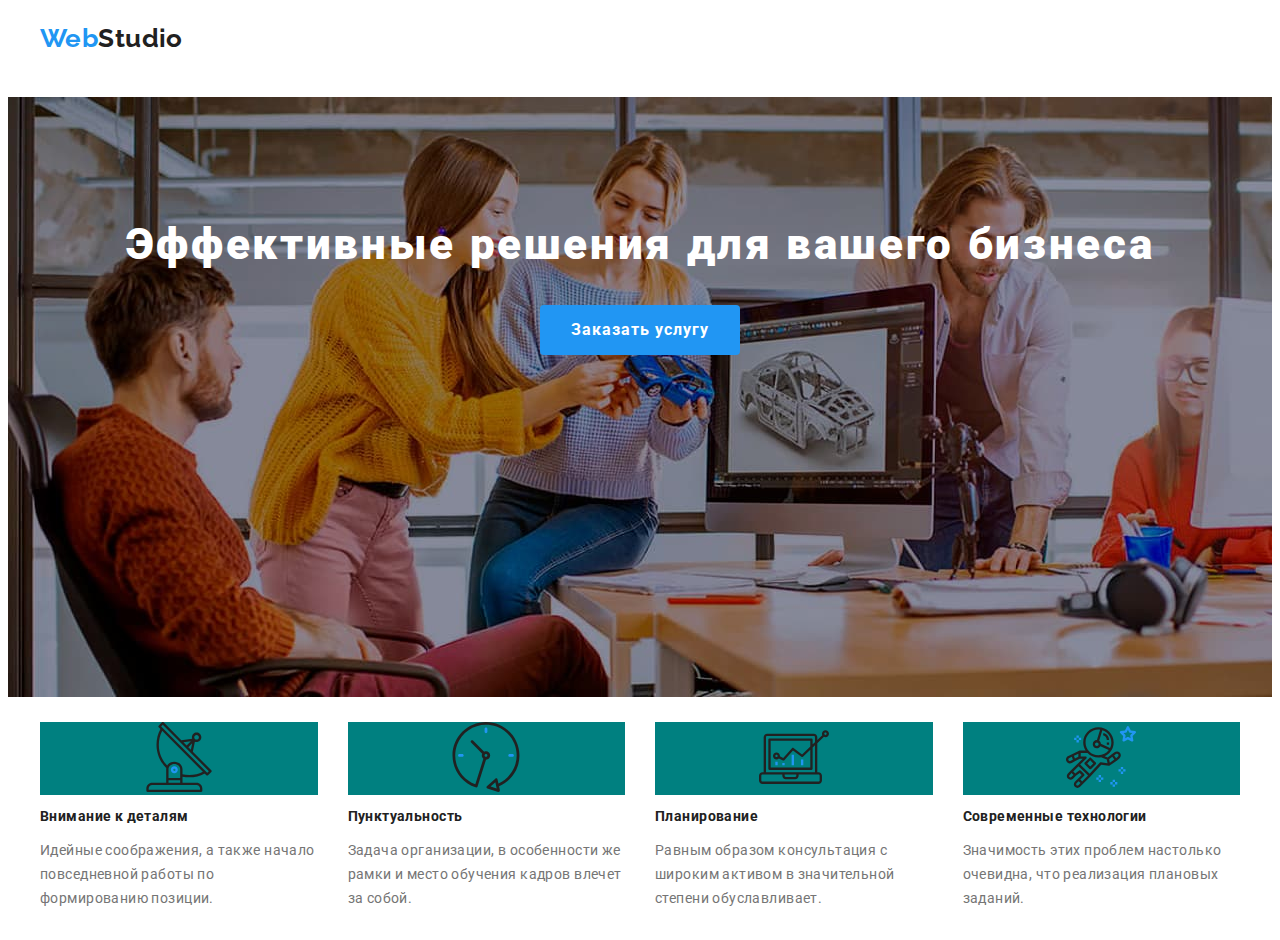
==== commit 8976cc07: "треть" ====
--- a/index.html
+++ b/index.html
@@ -15,17 +15,44 @@
     <link rel="stylesheet" href="./css/main.min.css">
 </head>
 <body>
-<!-- <header class="page-header">
+<header class="page-header">
     <div class="container page-header__content">
     <nav class="page-header__nav">
         <a class="link logo page-header__logo" href="">Web<span class="logo__text">Studio</span></a>
-    <ul class="list contacts">
+        <button type="button" class="menu-button is-open">
+            <svg width="40" height="40">
+                <use class="icon-menu" href="./images/icons.svg#icon-menu"></use>
+            </svg>
+        </button>
+        <div class="menu-container is-hidden">
+            <div class="menu-btn">
+                <button type="button" class="btn-close">
+                    <svg width="40" height="40">
+                        <use class="icon-close" href="./images/icons.svg#icon-close"></use>
+                    </svg>
+                </button>
+            </div>
+            <div class="menu-navigation">
+                <ul class="list menu-navigation__list">
+                    <li class="menu-navigation__item"><a class="link menu-navigation__link" href="">Студия</a></li>
+                    <li class="menu-navigation__item"><a class="link menu-navigation__link" href="./portfolio.html">Портфолио</a></li>
+                    <li class="menu-navigation__item"><a class="link menu-navigation__link" href="">Контакты</a></li>
+                </ul> 
+            </div>
+            <div class="menu-contacts">
+                <ul class="menu-contacts__list list">
+                <li class="menu-contacts__item"><a class="menu-contacts__tel link" href="tel:+380961111111">+38 096 111 11 11</a></li>
+                <li class="menu-contacts__item"><a class="menu-contacts__mail link" href="mailto:info@devstudio.com">info@devstudio.com</a></li>
+                </ul>
+            </div>
+        </div>
+    <!-- <ul class="list contacts">
         <li class="contacts__item"><a class="link contacts__link contacts__link--current" href="">Студия</a></li>
         <li class="contacts__item"><a class="link contacts__link" href="./portfolio.html">Портфолио</a></li>
         <li class="contacts__item"><a class="link contacts__link" href="">Контакты</a></li>
-    </ul>
+    </ul> -->
     </nav>
-        <ul class="list feedback">
+        <!-- <ul class="list feedback">
         <li><a class="link feedback_item" href="mailto:info@devstudio.com"><svg class="feedback__icon" width="16" height="12">
             <use href="./images/icons.svg#icon-envelope"></use>
         </svg>info@devstudio.com</a>
@@ -33,16 +60,16 @@
         <li><a class="link feedback_item" href="tel:+380961111111"><svg class="feedback__icon" width="10" height="16">
             <use href="./images/icons.svg#icon-smartphone"></use>
         </svg>+38 096 111 11 11</a></li>
-    </ul>
-    </div>
-</header> -->
+    </ul> -->
+    </div>
+</header>
 <main>
-<!-- <section class="hero section">
-    <div class="container">
+<section class="hero section">
+    <div class="hero__container container">
     <h1 class="hero__title">Эффективные решения для вашего бизнеса</h1>
     <button class="button hero__button" type="button" data-modal-open>Заказать услугу</button>
     </div>
-</section> -->
+</section>
 <section class="section about">
     <div class="container about__body">
     <h2 class="visually-hidden">About</h2>
@@ -421,5 +448,6 @@
     </div>
 </div> -->
 <!-- <script src="./js/madal.js"></script> -->
+<script src="./js/menu.js"></script>
 </body>
 </html>--- a/css/main.min.css
+++ b/css/main.min.css
@@ -1,2 +1,2 @@
-:root{--main-title-color: #ffffff;--second-title-color: #212121;--main-text-color: #757575;--third-title-color: #2196f3;--main-background: #e5e5e5;--second-background: #2f303a;--main-logo-color: #000000;--footer-text-color: rgba(255, 255, 255, 0.6);--main-btn-color: #f5f4fa}.visually-hidden{position:absolute;width:1px;height:1px;margin:-1px;padding:0;overflow:hidden;border:0;clip:rect(0 0 0 0)}body{font-family:'Roboto', sans-serif;background-color:var(--main-title-color);color:var(--main-text-color);font-size:14px;letter-spacing:0.03em}.list{list-style:none}.link{text-decoration:none}.container{margin-left:auto;margin-right:auto;padding-left:15px;padding-right:15px}@media screen and (min-width: 480px){.container{width:480px}}@media screen and (min-width: 768px){.container{width:768px}}@media screen and (min-width: 1200px){.container{width:1200px}}.title{font-weight:700;font-size:36px;line-height:1.17;color:var(--second-title-color);text-align:center;margin-bottom:50px}.logo{font-family:Raleway;font-weight:700;font-size:26px;line-height:1.19;color:var(--third-title-color)}.button{font-family:inherit;font-weight:700;font-size:16px;line-height:1.87;letter-spacing:0.06em;background-color:var(--third-title-color);color:var(--main-title-color);min-width:200px;height:50px;cursor:pointer;border-radius:4px;border:var(--third-title-color)}.page-header{background-color:var(--main-title-color)}.page-header__content{display:flex;align-items:center;padding-top:24px;padding-bottom:25px}.page-header__nav{display:flex;align-items:center}.page-header__logo{margin-right:93px;padding-top:15px;padding-bottom:15px}.logo__text{color:var(--second-title-color)}.contacts__link{font-weight:500;line-height:1.14;letter-spacing:0.02em;color:var(--second-title-color);padding-top:10px;padding-bottom:10px;transition:color 250ms cubic-bezier(0.4, 0, 0.2, 1)}.contacts__link:hover,.contacts__link:focus{color:var(--third-title-color)}.contacts__link--current{color:var(--third-title-color);position:relative}.contacts__link--current::after{content:'';width:100%;height:4px;background-color:var(--third-title-color);position:absolute;display:block;left:0;border-radius:2px;bottom:-37px}.contacts{display:flex}.contacts__item:not(:last-child){margin-right:50px}.feedback{display:flex;align-items:center;margin-left:auto}.feedback_item{font-weight:500;line-height:1.14;letter-spacing:0.02em;color:var(--main-text-color);padding:10px;display:flex;transition:color 250ms cubic-bezier(0.4, 0, 0.2, 1)}.feedback_item:hover,.feedback_item:focus{color:var(--third-title-color)}.feedback__icon{margin-right:10px;display:flex;justify-content:baseline;margin-left:30px;fill:currentColor}.feedback__icon:focus,.feedback__icon:hover{color:var(--third-title-color)}.hero{background-color:var(--second-background);background-image:linear-gradient(rgba(47,48,58,0.4), rgba(47,48,58,0.4)),url(../images/img.jpg);background-repeat:no-repeat;background-position:center;background-size:cover;padding-top:200px;padding-bottom:200px}.hero__title{font-weight:900;font-size:44px;line-height:1.36;letter-spacing:0.06em;color:var(--main-title-color);width:620px;text-align:center;margin-right:auto;margin-left:auto}.hero__button{display:block;margin-right:auto;margin-left:auto;margin-top:30px;padding:10px 32px}.about__body{padding-left:15px;padding-right:15px;text-align:center;padding-top:25px}.about__body .about__list{padding:0;margin:0}@media screen and (min-width: 768px){.about__body .about__list{display:flex;flex-wrap:wrap;margin:-15px}}.about__body .about__item{text-align:center}@media screen and (min-width: 768px){.about__body .about__item{flex-basis:calc((100% - 4 * 15px) / 2);margin:15px}}@media screen and (min-width: 1200px){.about__body .about__item{flex-basis:calc((100% - 8 * 15px) / 4);margin:15px}}@media screen and (max-width: 767px){.about__body .about__item:not(:last-child){margin-bottom:30px}}.about__body .about__column{background-color:teal}.about__body .about__title{font-weight:700;font-size:14px;line-height:1.14;letter-spacing:0.03em;color:var(--second-title-color);text-align:start}.about__body .about__text{font-weight:400;font-size:14px;line-height:1.71;letter-spacing:0.03em;color:var(--main-text-color);text-align:start}.annexes{display:flex;flex-wrap:wrap}.annexes__item{margin-right:30px;position:relative}.annexes__item:last-child{margin-right:0}.annexes__text{font-weight:700;font-size:14px;line-height:1.14;color:var(--main-title-color);position:absolute;bottom:0;left:0;text-transform:uppercase;background-color:rgba(47,48,58,0.8);width:100%;height:70px;display:flex;align-items:center;justify-content:center}.team{background-color:var(--main-btn-color)}.team__list{display:flex;flex-wrap:wrap;margin-top:0;margin-bottom:0}.team__item{margin-right:30px;background:#ffffff;box-shadow:0px 1px 3px rgba(0,0,0,0.12),0px 1px 1px rgba(0,0,0,0.14),0px 2px 1px rgba(0,0,0,0.2);border-radius:0px 0px 4px 4px}.team__item:last-child{margin-right:0}.team__title{font-weight:500;font-size:16px;line-height:1.19;color:var(--second-title-color);text-align:center;margin-top:30px}.team__text{font-size:16px;line-height:1.19;margin-top:10px;margin-bottom:0;text-align:center}.team__icon{margin-bottom:30px;margin-top:16px}.social-network{display:flex;justify-content:center;align-content:center}.social-network__item+.social-network__item{margin-left:10px}.social-network__link{width:44px;height:44px;display:flex;align-items:center;justify-content:center;border-radius:50%;color:#afb1b8;transition:color 250ms cubic-bezier(0.4, 0, 0.2, 1),background-color 250ms cubic-bezier(0.4, 0, 0.2, 1)}.social-network__link:hover,.social-network__link:focus{background-color:var(--third-title-color);color:var(--main-title-color)}.social-network__icon{fill:currentColor}.clients__list{display:flex;justify-content:center}.clients__item+.clients__item{margin-left:30px}.clients__link{display:flex;justify-content:center;align-items:center;margin-right:30px;color:#afb1b8;width:170px;height:92px;border:1px solid #afb1b8;border-radius:4px;transition:color 250ms cubic-bezier(0.4, 0, 0.2, 1),background-color 250ms cubic-bezier(0.4, 0, 0.2, 1)}.clients__link:last-child{margin-right:0}.clients__link:hover,.clients__link:focus{color:var(--third-title-color);border:1px solid #2196f3}.clients__icon{fill:currentColor}.page-footer{background-color:var(--second-background);padding-top:60px;padding-bottom:60px}.page-footer__overlay{display:flex;justify-content:baseline}.page-footer__logo{display:block;margin-bottom:20px}.page-footer__content{padding-right:inherit}.logo__label{color:var(--main-title-color)}.contact{justify-content:start}.contact__item:not(:last-child){margin-bottom:9px}.contact__link{line-height:1.71;color:var(--footer-text-color);transition:color 250ms cubic-bezier(0.4, 0, 0.2, 1)}.contact__link:hover,.contact__link:focus{color:var(--third-title-color)}.contact__link--color{color:var(--main-title-color)}.connect{margin-left:70px}.footer-title{margin-bottom:20px;font-weight:700;font-size:14px;line-height:16px;letter-spacing:0.03em;text-transform:uppercase;color:var(--main-title-color)}.social-network__link--color{background-color:#44454e;color:var(--main-title-color);transition:background-color 250ms cubic-bezier(0.4, 0, 0.2, 1)}.envelop{margin-left:93px}.page-form{display:flex;margin-top:20px}.page-form__input{width:358px;height:50px;border-radius:4px;border:1px solid rgba(255,255,255,0.3);background-color:var(--second-background);padding:15px 16px;color:rgba(255,255,255,0.3);outline:none}.page-form__input::placeholder{font-weight:400;font-size:16px;line-height:1.25;letter-spacing:3%;color:rgba(255,255,255,0.6)}.page-form__button{margin-left:12px;display:flex;align-items:center;justify-content:center;cursor:pointer}.page-form__icon{margin-left:10px;width:24px;height:24px}.backdrop{width:100vw;height:100vh;background-color:rgba(0,0,0,0.2);position:fixed;top:0;transition:opacity 1000ms cubic-bezier(0.4, 0, 0.2, 1),visibility 1000ms cubic-bezier(0.4, 0, 0.2, 1)}.backdrop.is-hidden .modal-window{transform:scale(1.5) rotate(180deg);transition:transform 1000ms cubic-bezier(0.4, 0, 0.2, 1)}.modal-window{width:528px;min-height:581px;background-color:var(--main-title-color);position:absolute;top:50%;left:50%;transform:translate(-50%, -50%) scale(1);transition:transform 1000ms cubic-bezier(0.4, 0, 0.2, 1);padding:40px}.modal-window__button{width:30px;height:30px;border:1px solid rgba(0,0,0,0.1);background-color:transparent;border-radius:50%;position:absolute;top:8px;right:8px;display:flex;justify-content:center;align-items:center;cursor:pointer}.modal-window__icon{transition:fill 250ms cubic-bezier(0.4, 0, 0.2, 1)}.modal-window__icon:hover{fill:var(--third-title-color)}.is-hidden{visibility:hidden;opacity:0;pointer-events:none}.modal-window__text{text-align:center;margin-bottom:12px;font-weight:700;font-size:20px;line-height:1.15;letter-spacing:0.03em;color:var(--second-title-color)}.modal-form__label{font-weight:400;font-size:12px;line-height:1.17;letter-spacing:0.01em;color:var(--main-text-color)}.modal-form__input{width:100%;height:40px;margin-top:4px;outline:none;padding-left:42px;cursor:pointer;border-radius:4px;transition:border-color 250ms cubic-bezier(0.4, 0, 0.2, 1)}.modal-form__input:focus{border-color:var(--third-title-color)}.modal-form__input:focus+.modal-form__icon{fill:var(--third-title-color)}.textarea{width:100%;margin-top:4px;resize:none;height:120px;padding:12px 16px;outline:none;border-radius:4px;margin-bottom:8px}.textarea::placeholder{font-weight:400;font-size:12px;line-height:1.17;letter-spacing:0.01em;color:rgba(117,117,117,0.5)}.modal-wrap{margin-bottom:10px;position:relative}.modal-form__icon{position:absolute;left:12px;top:50%;transition:fill 250ms cubic-bezier(0.4, 0, 0.2, 1)}.content-checkbox__label{display:flex}.content-checkbox__span{width:16px;height:15px;border:2px solid #000000;border-radius:2px;margin-right:5px;display:flex;align-items:center;justify-content:center;transition:background-color 250ms cubic-bezier(0.4, 0, 0.2, 1),border-color 250ms cubic-bezier(0.4, 0, 0.2, 1)}.content-checkbox__input:checked+.content-checkbox__label .content-checkbox__span{background-color:var(--third-title-color);border:none}.content-checkbox__link{color:var(--third-title-color);padding-left:4px}.content-checkbox__button{display:block;margin:0 auto;margin-top:30px}.portfolio{padding-top:94px;padding-bottom:94px;border:1px solid #ececec}.button-set{display:flex;justify-content:center;margin-bottom:50px}.button-set .button-set__item+.button-set__item{margin-left:8px}.button-set__btn{display:inline-block;min-width:73px;font-weight:500;border-radius:4px;border:1px solid var(--main-btn-color);font-size:16px;line-height:1.62;letter-spacing:0.03em;color:var(--second-title-color);background-color:var(--main-btn-color);cursor:pointer;padding:6px 22px;transition:color 250ms cubic-bezier(0.4, 0, 0.2, 1),background-color 250ms cubic-bezier(0.4, 0, 0.2, 1),box-shadow 250ms cubic-bezier(0.4, 0, 0.2, 1)}.button-set__btn:hover,.button-set__btn:focus{color:var(--main-title-color);background-color:var(--third-title-color);box-shadow:0px 1px 3px rgba(0,0,0,0.12),0px 1px 1px rgba(0,0,0,0.14),0px 2px 1px rgba(0,0,0,0.2)}.card-set{display:flex;flex-wrap:wrap}.card-set__image{display:block;max-width:100%;height:auto}.card-set__item{border:1px solid #eeeeee;box-sizing:border-box;width:370px;height:404px;margin-right:30px}.card-set__item:nth-child(3n){margin-right:0}.card-set__item:nth-child(n+4){margin-top:30px}.card-set__title{padding:20px 24px 4px;font-weight:700;font-size:18px;line-height:2;letter-spacing:0.06em;color:var(--second-title-color)}.card-set__text{padding:0px 24px 20px;font-size:16px;line-height:1.87;letter-spacing:0.03em;color:var(--main-text-color)}.wrap-image{position:relative;overflow:hidden}.popup-window{position:absolute;top:0;left:0;font-weight:400;font-size:18px;line-height:1.55;letter-spacing:3%;color:var(--main-title-color);background-color:rgba(33,150,243,0.9);width:100%;height:100%;padding:63px 24px;transform:translateY(100%);transition:transform 250ms cubic-bezier(0.4, 0, 0.2, 1)}.card-set__link:hover .popup-window{transform:translateY(0)}.card-set__link{display:block;transition:box-shadow 250ms cubic-bezier(0.4, 0, 0.2, 1)}.card-set__link:hover,.card-set__link:focus{box-shadow:0px 1px 3px rgba(0,0,0,0.12),0px 1px 1px rgba(0,0,0,0.14),0px 2px 1px rgba(0,0,0,0.2);border-radius:0px 0px 4px 4px}
+:root{--main-title-color: #ffffff;--second-title-color: #212121;--main-text-color: #757575;--third-title-color: #2196f3;--main-background: #e5e5e5;--second-background: #2f303a;--main-logo-color: #000000;--footer-text-color: rgba(255, 255, 255, 0.6);--main-btn-color: #f5f4fa}.visually-hidden{position:absolute;width:1px;height:1px;margin:-1px;padding:0;overflow:hidden;border:0;clip:rect(0 0 0 0)}body{font-family:'Roboto', sans-serif;background-color:var(--main-title-color);color:var(--main-text-color);font-size:14px;letter-spacing:0.03em}.list{list-style:none}.link{text-decoration:none}.container{margin-left:auto;margin-right:auto;padding-left:15px;padding-right:15px}@media screen and (min-width: 480px){.container{width:480px}}@media screen and (min-width: 768px){.container{width:768px}}@media screen and (min-width: 1200px){.container{width:1200px}}.title{font-weight:700;font-size:36px;line-height:1.17;color:var(--second-title-color);text-align:center;margin-bottom:50px}.logo{font-family:Raleway;font-weight:700;font-size:26px;line-height:1.19;color:var(--third-title-color)}.button{font-family:inherit;font-weight:700;font-size:16px;line-height:1.87;letter-spacing:0.06em;background-color:var(--third-title-color);color:var(--main-title-color);min-width:200px;height:50px;cursor:pointer;border-radius:4px;border:var(--third-title-color)}.menu-button{display:inline-flex;background-color:transparent;margin:0;padding:0;border:none}@media screen and (min-width: 768px){.menu-button{display:none}}.menu-container{background-color:palegoldenrod;padding:0}@media screen and (max-width: 767px){.menu-container{position:absolute;top:0;left:0;width:100%;height:796px}}@media screen and (min-width: 768px){.menu-container{display:none}}.btn-close{border:none;background-color:transparent;position:absolute;top:10px;right:15px}.menu-navigation__list{padding-left:40px;padding-top:48px}.menu-navigation__item{font-weight:500;font-size:40px;line-height:1.18;letter-spacing:0.02em;color:#212121}.menu-navigation__link{color:inherit}.menu-navigation__item:not(:last-child){margin-bottom:32px}.page-header{position:relative}.menu-contacts__list{padding-left:40px;margin-top:302px}.menu-contacts__tel{font-weight:500;font-size:34px;line-height:1.18;letter-spacing:0.02em;color:#2196f3}.menu-contacts__mail{font-weight:500;font-size:24px;line-height:1.17;letter-spacing:0.02em;color:#757575}.page-header__nav{display:flex;align-items:center;justify-content:space-between;min-height:60px}.logo__text{color:var(--second-title-color)}.hero{background-image:url(../images/hero-mobile.jpg)}@media (min-resolution: 2dppx){.hero{background-image:url(../images/hero-mobilex2.jpg)}}@media (min-width: 480px){.hero{background-image:url(../images/hero-tablet.jpg)}}@media (min-width: 480px) and (min-resolution: 2dppx){.hero{background-image:url(../images/hero-tabletx2.jpg)}}@media (min-width: 768px){.hero{background-image:url(../images/hero-desktop.jpg)}}@media (min-width: 768px) and (min-resolution: 2dppx){.hero{background-image:url(../images/hero-desktopx2.jpg)}}@media screen and (max-width: 768px){.hero__container{height:400px}.hero__title{padding-top:118px;font-weight:900;font-size:26px;line-height:1.61;letter-spacing:0.06em}}@media screen and (min-width: 769px){.hero__container{height:600px}.hero__title{padding-top:118px;font-weight:900;font-size:44px;line-height:1.36;letter-spacing:0.06em}}.hero__container{text-align:center}.hero__title{color:var(--main-title-color)}.about__body{padding-left:15px;padding-right:15px;text-align:center;padding-top:25px}.about__body .about__list{padding:0;margin:0}@media screen and (min-width: 768px){.about__body .about__list{display:flex;flex-wrap:wrap;margin:-15px}}.about__body .about__item{text-align:center}@media screen and (min-width: 768px){.about__body .about__item{flex-basis:calc((100% - 4 * 15px) / 2);margin:15px}}@media screen and (min-width: 1200px){.about__body .about__item{flex-basis:calc((100% - 8 * 15px) / 4);margin:15px}}@media screen and (max-width: 767px){.about__body .about__item:not(:last-child){margin-bottom:30px}}.about__body .about__column{background-color:teal}.about__body .about__title{font-weight:700;font-size:14px;line-height:1.14;letter-spacing:0.03em;color:var(--second-title-color);text-align:start}.about__body .about__text{font-weight:400;font-size:14px;line-height:1.71;letter-spacing:0.03em;color:var(--main-text-color);text-align:start}.annexes{display:flex;flex-wrap:wrap}.annexes__item{margin-right:30px;position:relative}.annexes__item:last-child{margin-right:0}.annexes__text{font-weight:700;font-size:14px;line-height:1.14;color:var(--main-title-color);position:absolute;bottom:0;left:0;text-transform:uppercase;background-color:rgba(47,48,58,0.8);width:100%;height:70px;display:flex;align-items:center;justify-content:center}.team{background-color:var(--main-btn-color)}.team__list{display:flex;flex-wrap:wrap;margin-top:0;margin-bottom:0}.team__item{margin-right:30px;background:#ffffff;box-shadow:0px 1px 3px rgba(0,0,0,0.12),0px 1px 1px rgba(0,0,0,0.14),0px 2px 1px rgba(0,0,0,0.2);border-radius:0px 0px 4px 4px}.team__item:last-child{margin-right:0}.team__title{font-weight:500;font-size:16px;line-height:1.19;color:var(--second-title-color);text-align:center;margin-top:30px}.team__text{font-size:16px;line-height:1.19;margin-top:10px;margin-bottom:0;text-align:center}.team__icon{margin-bottom:30px;margin-top:16px}.social-network{display:flex;justify-content:center;align-content:center}.social-network__item+.social-network__item{margin-left:10px}.social-network__link{width:44px;height:44px;display:flex;align-items:center;justify-content:center;border-radius:50%;color:#afb1b8;transition:color 250ms cubic-bezier(0.4, 0, 0.2, 1),background-color 250ms cubic-bezier(0.4, 0, 0.2, 1)}.social-network__link:hover,.social-network__link:focus{background-color:var(--third-title-color);color:var(--main-title-color)}.social-network__icon{fill:currentColor}.clients__list{display:flex;justify-content:center}.clients__item+.clients__item{margin-left:30px}.clients__link{display:flex;justify-content:center;align-items:center;margin-right:30px;color:#afb1b8;width:170px;height:92px;border:1px solid #afb1b8;border-radius:4px;transition:color 250ms cubic-bezier(0.4, 0, 0.2, 1),background-color 250ms cubic-bezier(0.4, 0, 0.2, 1)}.clients__link:last-child{margin-right:0}.clients__link:hover,.clients__link:focus{color:var(--third-title-color);border:1px solid #2196f3}.clients__icon{fill:currentColor}.page-footer{background-color:var(--second-background);padding-top:60px;padding-bottom:60px}.page-footer__overlay{display:flex;justify-content:baseline}.page-footer__logo{display:block;margin-bottom:20px}.page-footer__content{padding-right:inherit}.logo__label{color:var(--main-title-color)}.contact{justify-content:start}.contact__item:not(:last-child){margin-bottom:9px}.contact__link{line-height:1.71;color:var(--footer-text-color);transition:color 250ms cubic-bezier(0.4, 0, 0.2, 1)}.contact__link:hover,.contact__link:focus{color:var(--third-title-color)}.contact__link--color{color:var(--main-title-color)}.connect{margin-left:70px}.footer-title{margin-bottom:20px;font-weight:700;font-size:14px;line-height:16px;letter-spacing:0.03em;text-transform:uppercase;color:var(--main-title-color)}.social-network__link--color{background-color:#44454e;color:var(--main-title-color);transition:background-color 250ms cubic-bezier(0.4, 0, 0.2, 1)}.envelop{margin-left:93px}.page-form{display:flex;margin-top:20px}.page-form__input{width:358px;height:50px;border-radius:4px;border:1px solid rgba(255,255,255,0.3);background-color:var(--second-background);padding:15px 16px;color:rgba(255,255,255,0.3);outline:none}.page-form__input::placeholder{font-weight:400;font-size:16px;line-height:1.25;letter-spacing:3%;color:rgba(255,255,255,0.6)}.page-form__button{margin-left:12px;display:flex;align-items:center;justify-content:center;cursor:pointer}.page-form__icon{margin-left:10px;width:24px;height:24px}.backdrop{width:100vw;height:100vh;background-color:rgba(0,0,0,0.2);position:fixed;top:0;transition:opacity 1000ms cubic-bezier(0.4, 0, 0.2, 1),visibility 1000ms cubic-bezier(0.4, 0, 0.2, 1)}.backdrop.is-hidden .modal-window{transform:scale(1.5) rotate(180deg);transition:transform 1000ms cubic-bezier(0.4, 0, 0.2, 1)}.modal-window{width:528px;min-height:581px;background-color:var(--main-title-color);position:absolute;top:50%;left:50%;transform:translate(-50%, -50%) scale(1);transition:transform 1000ms cubic-bezier(0.4, 0, 0.2, 1);padding:40px}.modal-window__button{width:30px;height:30px;border:1px solid rgba(0,0,0,0.1);background-color:transparent;border-radius:50%;position:absolute;top:8px;right:8px;display:flex;justify-content:center;align-items:center;cursor:pointer}.modal-window__icon{transition:fill 250ms cubic-bezier(0.4, 0, 0.2, 1)}.modal-window__icon:hover{fill:var(--third-title-color)}.is-hidden{visibility:hidden;opacity:0;pointer-events:none}.modal-window__text{text-align:center;margin-bottom:12px;font-weight:700;font-size:20px;line-height:1.15;letter-spacing:0.03em;color:var(--second-title-color)}.modal-form__label{font-weight:400;font-size:12px;line-height:1.17;letter-spacing:0.01em;color:var(--main-text-color)}.modal-form__input{width:100%;height:40px;margin-top:4px;outline:none;padding-left:42px;cursor:pointer;border-radius:4px;transition:border-color 250ms cubic-bezier(0.4, 0, 0.2, 1)}.modal-form__input:focus{border-color:var(--third-title-color)}.modal-form__input:focus+.modal-form__icon{fill:var(--third-title-color)}.textarea{width:100%;margin-top:4px;resize:none;height:120px;padding:12px 16px;outline:none;border-radius:4px;margin-bottom:8px}.textarea::placeholder{font-weight:400;font-size:12px;line-height:1.17;letter-spacing:0.01em;color:rgba(117,117,117,0.5)}.modal-wrap{margin-bottom:10px;position:relative}.modal-form__icon{position:absolute;left:12px;top:50%;transition:fill 250ms cubic-bezier(0.4, 0, 0.2, 1)}.content-checkbox__label{display:flex}.content-checkbox__span{width:16px;height:15px;border:2px solid #000000;border-radius:2px;margin-right:5px;display:flex;align-items:center;justify-content:center;transition:background-color 250ms cubic-bezier(0.4, 0, 0.2, 1),border-color 250ms cubic-bezier(0.4, 0, 0.2, 1)}.content-checkbox__input:checked+.content-checkbox__label .content-checkbox__span{background-color:var(--third-title-color);border:none}.content-checkbox__link{color:var(--third-title-color);padding-left:4px}.content-checkbox__button{display:block;margin:0 auto;margin-top:30px}.portfolio{padding-top:94px;padding-bottom:94px;border:1px solid #ececec}.button-set{display:flex;justify-content:center;margin-bottom:50px}.button-set .button-set__item+.button-set__item{margin-left:8px}.button-set__btn{display:inline-block;min-width:73px;font-weight:500;border-radius:4px;border:1px solid var(--main-btn-color);font-size:16px;line-height:1.62;letter-spacing:0.03em;color:var(--second-title-color);background-color:var(--main-btn-color);cursor:pointer;padding:6px 22px;transition:color 250ms cubic-bezier(0.4, 0, 0.2, 1),background-color 250ms cubic-bezier(0.4, 0, 0.2, 1),box-shadow 250ms cubic-bezier(0.4, 0, 0.2, 1)}.button-set__btn:hover,.button-set__btn:focus{color:var(--main-title-color);background-color:var(--third-title-color);box-shadow:0px 1px 3px rgba(0,0,0,0.12),0px 1px 1px rgba(0,0,0,0.14),0px 2px 1px rgba(0,0,0,0.2)}.card-set{display:flex;flex-wrap:wrap}.card-set__image{display:block;max-width:100%;height:auto}.card-set__item{border:1px solid #eeeeee;box-sizing:border-box;width:370px;height:404px;margin-right:30px}.card-set__item:nth-child(3n){margin-right:0}.card-set__item:nth-child(n+4){margin-top:30px}.card-set__title{padding:20px 24px 4px;font-weight:700;font-size:18px;line-height:2;letter-spacing:0.06em;color:var(--second-title-color)}.card-set__text{padding:0px 24px 20px;font-size:16px;line-height:1.87;letter-spacing:0.03em;color:var(--main-text-color)}.wrap-image{position:relative;overflow:hidden}.popup-window{position:absolute;top:0;left:0;font-weight:400;font-size:18px;line-height:1.55;letter-spacing:3%;color:var(--main-title-color);background-color:rgba(33,150,243,0.9);width:100%;height:100%;padding:63px 24px;transform:translateY(100%);transition:transform 250ms cubic-bezier(0.4, 0, 0.2, 1)}.card-set__link:hover .popup-window{transform:translateY(0)}.card-set__link{display:block;transition:box-shadow 250ms cubic-bezier(0.4, 0, 0.2, 1)}.card-set__link:hover,.card-set__link:focus{box-shadow:0px 1px 3px rgba(0,0,0,0.12),0px 1px 1px rgba(0,0,0,0.14),0px 2px 1px rgba(0,0,0,0.2);border-radius:0px 0px 4px 4px}
 /*# sourceMappingURL=main.min.css.map */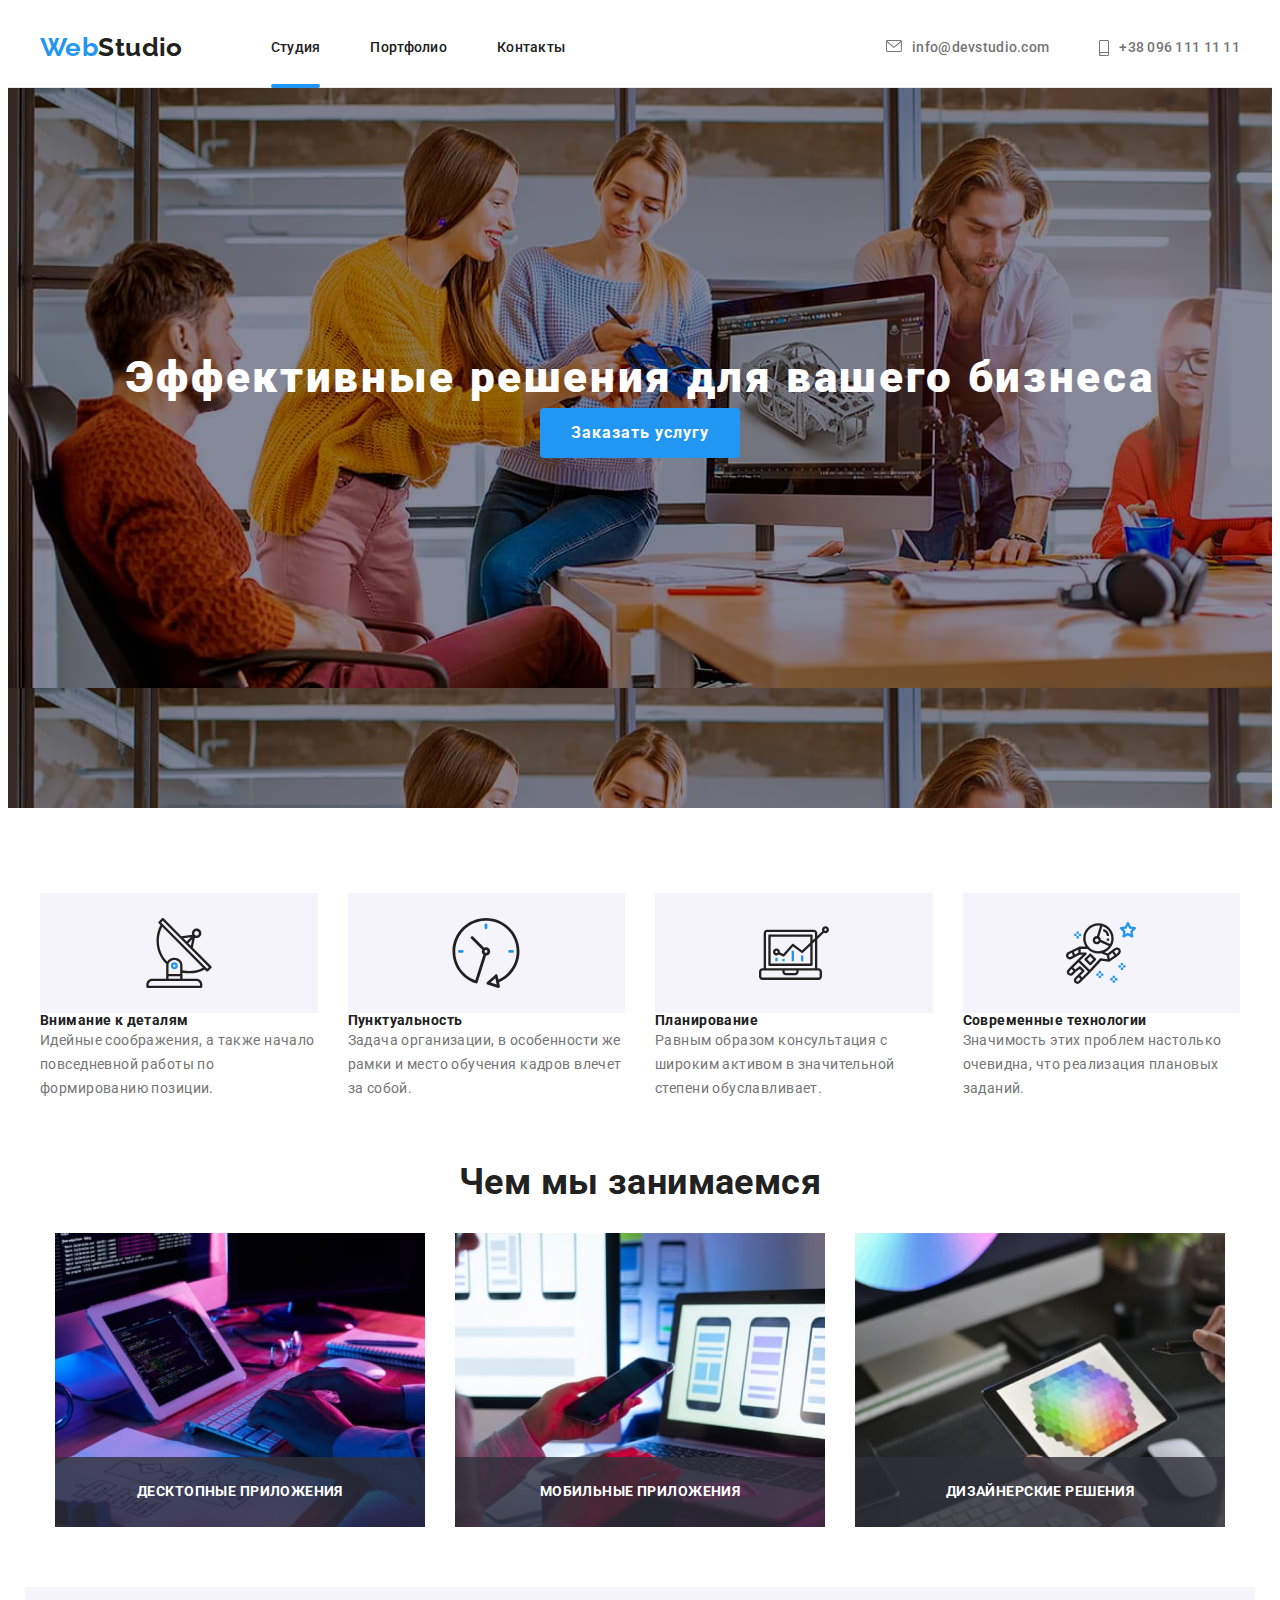
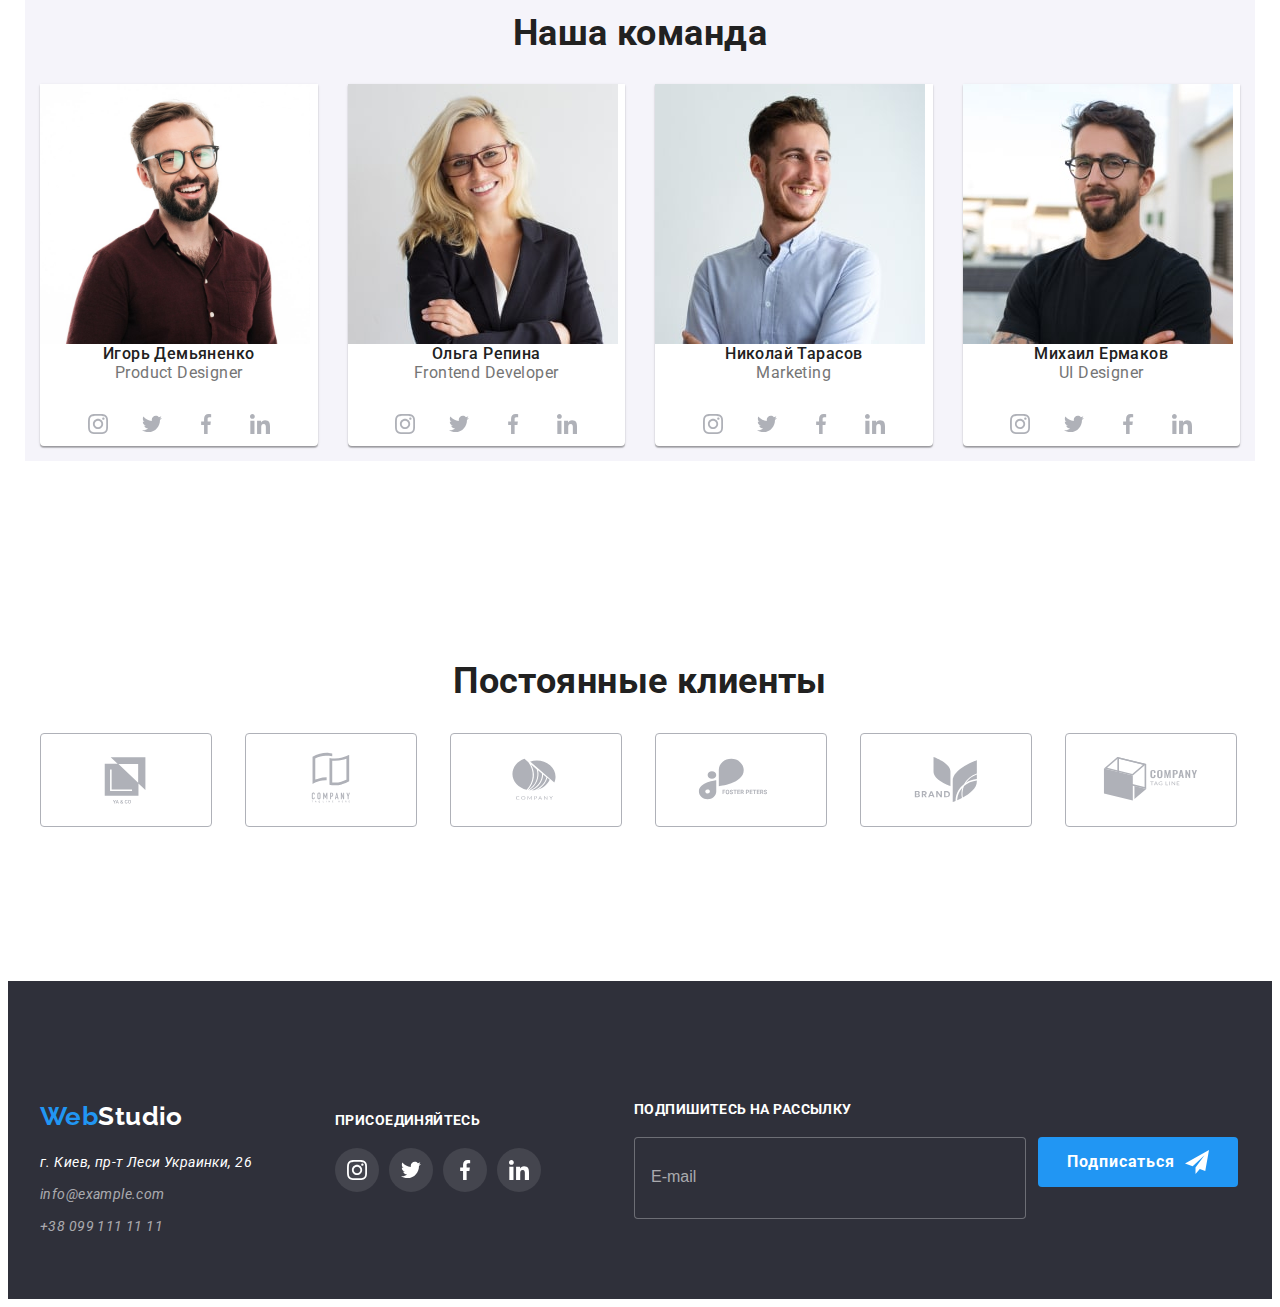
==== commit d17349bb: "финиш" ====
--- a/index.html
+++ b/index.html
@@ -15,54 +15,79 @@
     <link rel="stylesheet" href="./css/main.min.css">
 </head>
 <body>
-<header class="page-header">
-    <div class="container page-header__content">
-    <nav class="page-header__nav">
-        <a class="link logo page-header__logo" href="">Web<span class="logo__text">Studio</span></a>
-        <button type="button" class="menu-button is-open">
-            <svg width="40" height="40">
-                <use class="icon-menu" href="./images/icons.svg#icon-menu"></use>
-            </svg>
-        </button>
-        <div class="menu-container is-hidden">
-            <div class="menu-btn">
-                <button type="button" class="btn-close">
-                    <svg width="40" height="40">
-                        <use class="icon-close" href="./images/icons.svg#icon-close"></use>
-                    </svg>
-                </button>
-            </div>
-            <div class="menu-navigation">
-                <ul class="list menu-navigation__list">
-                    <li class="menu-navigation__item"><a class="link menu-navigation__link" href="">Студия</a></li>
-                    <li class="menu-navigation__item"><a class="link menu-navigation__link" href="./portfolio.html">Портфолио</a></li>
-                    <li class="menu-navigation__item"><a class="link menu-navigation__link" href="">Контакты</a></li>
+    <header class="page-header">
+        <div class="container header__container">
+            <nav class="page-header__navigation">
+                <a class="link logo page-header__logo" href="">Web<span class="logo__text">Studio</span></a>
+                <button class="page-header__button" type="button">
+                    <svg width="40" height="40" aria-label="Переключатель мобильного меню">
+                        <use href="./images/icons.svg#icon-close-mob"></use>
+                    </svg></button>
+                <ul class="page-header__list list">
+                    <li class="page-header__item "><a class="page-header__link page-header__link--active" href="">Студия</a></li>
+                    <li class="page-header__item"><a class="page-header__link" href="./portfolio.html">Портфолио</a></li>
+                    <li class="page-header__item"><a class="page-header__link" href="">Контакты</a></li>
+                </ul>
+                <ul class="contacts list">
+                    <li class="contacts__item ">
+                        <a class="contacts__link " href="">
+                            <svg class="contacts__icon" width="16" height="12">
+                                <use href="./images/icons.svg#icon-envelope"></use>
+                            </svg>
+                            info@devstudio.com</a>
+                    </li>
+                    <li class="contacts__item ">
+                        <a class="contacts__link " href="">
+                            <svg class="contacts__icon" width="10" height="16">
+                                <use href="./images/icons.svg#icon-smartphone"></use>
+                            </svg>
+                            +38 096 111 11 11</a>
+                    </li>
+                </ul>
+            </nav>
+            <button type="button" class="mob-menu__open">
+                <svg class="menu-open__icon" width="40" height="40">
+                    <use href="./images/icons.svg#icon-menu"></use>
+                </svg>
+            </button>
+        </div>
+        <div class="mob-menu is-hidden">
+            <div class="container">
+                <div class="mob-menu__top">
+                    <button class="mob-menu__close">
+                        <svg class="mob-menu__icon" width="40" height="40">
+                            <use href="./images/icons.svg#icon-close"></use>
+                        </svg>
+                    </button>
+                    <ul class="mob-menu__list list">
+                        <li class="mob-menu__item"><a class="mob-menu__link link" href="">Студия</a></li>
+                        <li class="mob-menu__item"><a class="mob-menu__link link" href="./portfolio.html">Портфолио</a></li>
+                        <li class="mob-menu__item"><a class="mob-menu__link link" href="">Контакты</a></li>
+                    </ul>
                 </ul> 
-            </div>
-            <div class="menu-contacts">
-                <ul class="menu-contacts__list list">
-                <li class="menu-contacts__item"><a class="menu-contacts__tel link" href="tel:+380961111111">+38 096 111 11 11</a></li>
-                <li class="menu-contacts__item"><a class="menu-contacts__mail link" href="mailto:info@devstudio.com">info@devstudio.com</a></li>
-                </ul>
+                    </ul>
+                </div>
+                <div class="mob-menu__bottom ">
+                    <ul class="mob-menu__contacts list">
+                        <li class="mob-menu__item-tel ">
+                            <a class="mob-menu__link-tel link" href="">
+                                +38 096 111 11 11</a>
+                        </li>
+                        <li class="mob-menu__item-mail">
+                            <a class="mob-menu__link-mail link" href="">
+                                info@devstudio.com</a>
+                        </li>
+                    </ul>
+                    <ul class="mob-menu__list-social list">
+                        <li class="mob-menu__item-social"> <a class="mob-menu__link-social link" href="">Instagram</a> </li>
+                        <li class="mob-menu__item-social"> <a class="mob-menu__link-social link" href="">Twitter</a> </li>
+                        <li class="mob-menu__item-social"> <a class="mob-menu__link-social link" href="">Facebook</a> </li>
+                        <li class="mob-menu__item-social"> <a class="mob-menu__link-social link" href="">LinkedIn</a> </li>
+                    </ul>
+                </div>
             </div>
         </div>
-    <!-- <ul class="list contacts">
-        <li class="contacts__item"><a class="link contacts__link contacts__link--current" href="">Студия</a></li>
-        <li class="contacts__item"><a class="link contacts__link" href="./portfolio.html">Портфолио</a></li>
-        <li class="contacts__item"><a class="link contacts__link" href="">Контакты</a></li>
-    </ul> -->
-    </nav>
-        <!-- <ul class="list feedback">
-        <li><a class="link feedback_item" href="mailto:info@devstudio.com"><svg class="feedback__icon" width="16" height="12">
-            <use href="./images/icons.svg#icon-envelope"></use>
-        </svg>info@devstudio.com</a>
-        </li>
-        <li><a class="link feedback_item" href="tel:+380961111111"><svg class="feedback__icon" width="10" height="16">
-            <use href="./images/icons.svg#icon-smartphone"></use>
-        </svg>+38 096 111 11 11</a></li>
-    </ul> -->
-    </div>
-</header>
+    </header>
 <main>
 <section class="hero section">
     <div class="hero__container container">
@@ -76,7 +101,7 @@
     <ul class="list about__list">
         <li class="about__item">
             <div class="about__column">
-            <svg width="70" height="70">
+            <svg class="about__icon" width="70" height="70">
                 <use href="./images/icons.svg#icon-antenna-1">
 
                 </use>
@@ -87,7 +112,7 @@
         </li>
         <li class="about__item">
             <div class="about__column">
-                <svg width="70" height="70">
+                <svg class="about__icon" width="70" height="70">
                     <use href="./images/icons.svg#icon-clock-1">
             
                     </use>
@@ -98,7 +123,7 @@
         </li>
         <li class="about__item">
             <div class="about__column">
-                <svg width="70" height="70">
+                <svg class="about__icon" width="70" height="70">
                     <use href="./images/icons.svg#icon-diagram-1">
             
                     </use>
@@ -109,7 +134,7 @@
         </li>
         <li class="about__item">
             <div class="about__column">
-                <svg width="70" height="70">
+                <svg class="about__icon" width="70" height="70">
                     <use href="./images/icons.svg#icon-astronaut-1">
             
                     </use>
@@ -121,8 +146,8 @@
     </ul>
     </div>
 </section>
-<!-- <section class="hobbies section">
-    <div class="container">
+<section class="hobbies section">
+    <div class="hobbies__container container">
     <h2 class="title">Чем мы занимаемся</h2>
     <ul class="list annexes">
         <li class="annexes__item">
@@ -139,9 +164,9 @@
             </li>
     </ul>
     </div>
-</section> -->
-<!-- <section class="team section ">
-    <div class="container">
+</section>
+<section class="team section ">
+    <div class="team__container container">
     <h2 class="title">Наша команда</h2>
     <ul class="list team__list">
         <li class="team__item"><img src="./images/people1.jpg" alt="человек1" width="270">
@@ -180,7 +205,22 @@
             </ul>
             </div>
         </li>
-        <li class="team__item"><img src="./images/people2.jpg" alt="человек1" width="270">
+        <li class="team__item">
+            <picture>
+                <source 
+                srcset="./images/people2desk-min.jpg 1x,
+                        ./images/people2desk_2x-min.jpg 2x" 
+                media="(min-width: 1200px)"/>
+                <source 
+                srcset="./images/people2tab-min.jpg 1x,
+                        ./images/people2tab_2x-min.jpg 2x" 
+                media="(min-width: 768px)"/>
+                <source 
+                srcset="./images/people2mob-min.jpg 1x,
+                        ./images/people2mob_2x-min.jpg 2x" 
+                media="(min-width: 320px)"/>
+                <img src="./images/people2.jpg" alt="человек2"/>
+            </picture>
             <h3 class="team__title">Ольга Репина</h3>
             <p class="team__text" lang="en">Frontend Developer</p>
             <div class="team__icon">
@@ -216,7 +256,19 @@
                 </ul>
             </div>
         </li>
-        <li class="team__item"><img src="./images/people3.jpg" alt="человек1" width="270">
+        <li class="team__item">
+            <picture>
+                <source srcset="./images/people3desk-min.jpg 1x,
+                                ./images/people3desk_2x-min.jpg 2x"
+                        media="(min-width: 1200px)"/>
+                <source srcset="./images/people3tab-min.jpg 1x,
+                                ./images/people3tab_2x-min.jpg 2x"
+                        media="(min-width: 768px)"/>
+                <source srcset="./images/people3mob-min.jpg 1x,
+                                ./images/people3mob_2x-min.jpg 2x"
+                        media="(min-width: 320px)"/>
+                <img src="./images/people3.jpg" alt="человек3"/>
+            </picture>
             <h3 class="team__title">Николай Тарасов</h3>
             <p class="team__text" lang="en">Marketing</p>
             <div class="team__icon">
@@ -252,7 +304,19 @@
                 </ul>
             </div>
         </li>
-        <li class="team__item"><img src="./images/people4.jpg" alt="человек1" width="270">
+        <li class="team__item">
+            <picture>
+                <source srcset="./images/people4desk-min.jpg 1x,
+                                ./images/people4desk_2x-min.jpg 2x" 
+                        media="(min-width: 1200px)"/>
+                <source srcset="./images/people4tab-min.jpg 1x,
+                                ./images/people4tab_2x-min.jpg 2x" 
+                        media="(min-width: 768px)"/>
+                <source srcset="./images/people4mob-min.jpg 1x,
+                                ./images/people4mob_2x-min.jpg 2x" 
+                        media="(min-width: 320px)"/>
+                <img src="./images/people4.jpg" alt="человек4"/>
+            </picture>
             <h3 class="team__title">Михаил Ермаков</h3>
             <p class="team__text" lang="en">UI Designer</p>
             <div class="team__icon">
@@ -290,10 +354,10 @@
         </li>
     </ul>
     </div>
-</section> -->
-<!-- <section class="section clients">
+</section>
+<section class="section clients">
     <div class="container clients-div">
-        <h2 class="title">Постоянные клиенты</h2>
+        <h2 class="title clients__title">Постоянные клиенты</h2>
         <ul class="list clients__list">
             <li class="clients__item">
                 <a href="" class="clients__link">
@@ -339,10 +403,11 @@
             </li>
         </ul>
     </div>
-</section> -->
+</section>
 </main>
-<!-- <footer class="page-footer">
+<footer class="page-footer">
     <div class="page-footer__overlay container">
+        <div class="page-footer__common">
         <div class="page-footer__content">
     <a class="link logo page-footer__logo" href="">Web<span class="logo__label">Studio</span></a>
     <address class="address">
@@ -385,6 +450,7 @@
                 </a>
             </li>
         </ul>
+    </div>
     </div>
     <div class="envelop">
         <p class="footer-title">Подпишитесь на рассылку</p>
@@ -401,8 +467,8 @@
     </div>
         
     </div>
-</footer> -->
-<!-- <div class="backdrop is-hidden" data-modal>
+</footer>
+<div class="backdrop is-hidden" data-modal>
     <div class="modal-window">
         <button type="button" class="modal-window__button" data-modal-close>
             <svg class="modal-window__icon" width="18" height="18">
@@ -446,8 +512,8 @@
             <button class="content-checkbox__button button" type="submit">Отправить</button>
         </form>
     </div>
-</div> -->
-<!-- <script src="./js/madal.js"></script> -->
+</div>
+<script src="./js/madal.js"></script>
 <script src="./js/menu.js"></script>
 </body>
 </html>--- a/css/main.min.css
+++ b/css/main.min.css
@@ -1,2 +1,2 @@
-:root{--main-title-color: #ffffff;--second-title-color: #212121;--main-text-color: #757575;--third-title-color: #2196f3;--main-background: #e5e5e5;--second-background: #2f303a;--main-logo-color: #000000;--footer-text-color: rgba(255, 255, 255, 0.6);--main-btn-color: #f5f4fa}.visually-hidden{position:absolute;width:1px;height:1px;margin:-1px;padding:0;overflow:hidden;border:0;clip:rect(0 0 0 0)}body{font-family:'Roboto', sans-serif;background-color:var(--main-title-color);color:var(--main-text-color);font-size:14px;letter-spacing:0.03em}.list{list-style:none}.link{text-decoration:none}.container{margin-left:auto;margin-right:auto;padding-left:15px;padding-right:15px}@media screen and (min-width: 480px){.container{width:480px}}@media screen and (min-width: 768px){.container{width:768px}}@media screen and (min-width: 1200px){.container{width:1200px}}.title{font-weight:700;font-size:36px;line-height:1.17;color:var(--second-title-color);text-align:center;margin-bottom:50px}.logo{font-family:Raleway;font-weight:700;font-size:26px;line-height:1.19;color:var(--third-title-color)}.button{font-family:inherit;font-weight:700;font-size:16px;line-height:1.87;letter-spacing:0.06em;background-color:var(--third-title-color);color:var(--main-title-color);min-width:200px;height:50px;cursor:pointer;border-radius:4px;border:var(--third-title-color)}.menu-button{display:inline-flex;background-color:transparent;margin:0;padding:0;border:none}@media screen and (min-width: 768px){.menu-button{display:none}}.menu-container{background-color:palegoldenrod;padding:0}@media screen and (max-width: 767px){.menu-container{position:absolute;top:0;left:0;width:100%;height:796px}}@media screen and (min-width: 768px){.menu-container{display:none}}.btn-close{border:none;background-color:transparent;position:absolute;top:10px;right:15px}.menu-navigation__list{padding-left:40px;padding-top:48px}.menu-navigation__item{font-weight:500;font-size:40px;line-height:1.18;letter-spacing:0.02em;color:#212121}.menu-navigation__link{color:inherit}.menu-navigation__item:not(:last-child){margin-bottom:32px}.page-header{position:relative}.menu-contacts__list{padding-left:40px;margin-top:302px}.menu-contacts__tel{font-weight:500;font-size:34px;line-height:1.18;letter-spacing:0.02em;color:#2196f3}.menu-contacts__mail{font-weight:500;font-size:24px;line-height:1.17;letter-spacing:0.02em;color:#757575}.page-header__nav{display:flex;align-items:center;justify-content:space-between;min-height:60px}.logo__text{color:var(--second-title-color)}.hero{background-image:url(../images/hero-mobile.jpg)}@media (min-resolution: 2dppx){.hero{background-image:url(../images/hero-mobilex2.jpg)}}@media (min-width: 480px){.hero{background-image:url(../images/hero-tablet.jpg)}}@media (min-width: 480px) and (min-resolution: 2dppx){.hero{background-image:url(../images/hero-tabletx2.jpg)}}@media (min-width: 768px){.hero{background-image:url(../images/hero-desktop.jpg)}}@media (min-width: 768px) and (min-resolution: 2dppx){.hero{background-image:url(../images/hero-desktopx2.jpg)}}@media screen and (max-width: 768px){.hero__container{height:400px}.hero__title{padding-top:118px;font-weight:900;font-size:26px;line-height:1.61;letter-spacing:0.06em}}@media screen and (min-width: 769px){.hero__container{height:600px}.hero__title{padding-top:118px;font-weight:900;font-size:44px;line-height:1.36;letter-spacing:0.06em}}.hero__container{text-align:center}.hero__title{color:var(--main-title-color)}.about__body{padding-left:15px;padding-right:15px;text-align:center;padding-top:25px}.about__body .about__list{padding:0;margin:0}@media screen and (min-width: 768px){.about__body .about__list{display:flex;flex-wrap:wrap;margin:-15px}}.about__body .about__item{text-align:center}@media screen and (min-width: 768px){.about__body .about__item{flex-basis:calc((100% - 4 * 15px) / 2);margin:15px}}@media screen and (min-width: 1200px){.about__body .about__item{flex-basis:calc((100% - 8 * 15px) / 4);margin:15px}}@media screen and (max-width: 767px){.about__body .about__item:not(:last-child){margin-bottom:30px}}.about__body .about__column{background-color:teal}.about__body .about__title{font-weight:700;font-size:14px;line-height:1.14;letter-spacing:0.03em;color:var(--second-title-color);text-align:start}.about__body .about__text{font-weight:400;font-size:14px;line-height:1.71;letter-spacing:0.03em;color:var(--main-text-color);text-align:start}.annexes{display:flex;flex-wrap:wrap}.annexes__item{margin-right:30px;position:relative}.annexes__item:last-child{margin-right:0}.annexes__text{font-weight:700;font-size:14px;line-height:1.14;color:var(--main-title-color);position:absolute;bottom:0;left:0;text-transform:uppercase;background-color:rgba(47,48,58,0.8);width:100%;height:70px;display:flex;align-items:center;justify-content:center}.team{background-color:var(--main-btn-color)}.team__list{display:flex;flex-wrap:wrap;margin-top:0;margin-bottom:0}.team__item{margin-right:30px;background:#ffffff;box-shadow:0px 1px 3px rgba(0,0,0,0.12),0px 1px 1px rgba(0,0,0,0.14),0px 2px 1px rgba(0,0,0,0.2);border-radius:0px 0px 4px 4px}.team__item:last-child{margin-right:0}.team__title{font-weight:500;font-size:16px;line-height:1.19;color:var(--second-title-color);text-align:center;margin-top:30px}.team__text{font-size:16px;line-height:1.19;margin-top:10px;margin-bottom:0;text-align:center}.team__icon{margin-bottom:30px;margin-top:16px}.social-network{display:flex;justify-content:center;align-content:center}.social-network__item+.social-network__item{margin-left:10px}.social-network__link{width:44px;height:44px;display:flex;align-items:center;justify-content:center;border-radius:50%;color:#afb1b8;transition:color 250ms cubic-bezier(0.4, 0, 0.2, 1),background-color 250ms cubic-bezier(0.4, 0, 0.2, 1)}.social-network__link:hover,.social-network__link:focus{background-color:var(--third-title-color);color:var(--main-title-color)}.social-network__icon{fill:currentColor}.clients__list{display:flex;justify-content:center}.clients__item+.clients__item{margin-left:30px}.clients__link{display:flex;justify-content:center;align-items:center;margin-right:30px;color:#afb1b8;width:170px;height:92px;border:1px solid #afb1b8;border-radius:4px;transition:color 250ms cubic-bezier(0.4, 0, 0.2, 1),background-color 250ms cubic-bezier(0.4, 0, 0.2, 1)}.clients__link:last-child{margin-right:0}.clients__link:hover,.clients__link:focus{color:var(--third-title-color);border:1px solid #2196f3}.clients__icon{fill:currentColor}.page-footer{background-color:var(--second-background);padding-top:60px;padding-bottom:60px}.page-footer__overlay{display:flex;justify-content:baseline}.page-footer__logo{display:block;margin-bottom:20px}.page-footer__content{padding-right:inherit}.logo__label{color:var(--main-title-color)}.contact{justify-content:start}.contact__item:not(:last-child){margin-bottom:9px}.contact__link{line-height:1.71;color:var(--footer-text-color);transition:color 250ms cubic-bezier(0.4, 0, 0.2, 1)}.contact__link:hover,.contact__link:focus{color:var(--third-title-color)}.contact__link--color{color:var(--main-title-color)}.connect{margin-left:70px}.footer-title{margin-bottom:20px;font-weight:700;font-size:14px;line-height:16px;letter-spacing:0.03em;text-transform:uppercase;color:var(--main-title-color)}.social-network__link--color{background-color:#44454e;color:var(--main-title-color);transition:background-color 250ms cubic-bezier(0.4, 0, 0.2, 1)}.envelop{margin-left:93px}.page-form{display:flex;margin-top:20px}.page-form__input{width:358px;height:50px;border-radius:4px;border:1px solid rgba(255,255,255,0.3);background-color:var(--second-background);padding:15px 16px;color:rgba(255,255,255,0.3);outline:none}.page-form__input::placeholder{font-weight:400;font-size:16px;line-height:1.25;letter-spacing:3%;color:rgba(255,255,255,0.6)}.page-form__button{margin-left:12px;display:flex;align-items:center;justify-content:center;cursor:pointer}.page-form__icon{margin-left:10px;width:24px;height:24px}.backdrop{width:100vw;height:100vh;background-color:rgba(0,0,0,0.2);position:fixed;top:0;transition:opacity 1000ms cubic-bezier(0.4, 0, 0.2, 1),visibility 1000ms cubic-bezier(0.4, 0, 0.2, 1)}.backdrop.is-hidden .modal-window{transform:scale(1.5) rotate(180deg);transition:transform 1000ms cubic-bezier(0.4, 0, 0.2, 1)}.modal-window{width:528px;min-height:581px;background-color:var(--main-title-color);position:absolute;top:50%;left:50%;transform:translate(-50%, -50%) scale(1);transition:transform 1000ms cubic-bezier(0.4, 0, 0.2, 1);padding:40px}.modal-window__button{width:30px;height:30px;border:1px solid rgba(0,0,0,0.1);background-color:transparent;border-radius:50%;position:absolute;top:8px;right:8px;display:flex;justify-content:center;align-items:center;cursor:pointer}.modal-window__icon{transition:fill 250ms cubic-bezier(0.4, 0, 0.2, 1)}.modal-window__icon:hover{fill:var(--third-title-color)}.is-hidden{visibility:hidden;opacity:0;pointer-events:none}.modal-window__text{text-align:center;margin-bottom:12px;font-weight:700;font-size:20px;line-height:1.15;letter-spacing:0.03em;color:var(--second-title-color)}.modal-form__label{font-weight:400;font-size:12px;line-height:1.17;letter-spacing:0.01em;color:var(--main-text-color)}.modal-form__input{width:100%;height:40px;margin-top:4px;outline:none;padding-left:42px;cursor:pointer;border-radius:4px;transition:border-color 250ms cubic-bezier(0.4, 0, 0.2, 1)}.modal-form__input:focus{border-color:var(--third-title-color)}.modal-form__input:focus+.modal-form__icon{fill:var(--third-title-color)}.textarea{width:100%;margin-top:4px;resize:none;height:120px;padding:12px 16px;outline:none;border-radius:4px;margin-bottom:8px}.textarea::placeholder{font-weight:400;font-size:12px;line-height:1.17;letter-spacing:0.01em;color:rgba(117,117,117,0.5)}.modal-wrap{margin-bottom:10px;position:relative}.modal-form__icon{position:absolute;left:12px;top:50%;transition:fill 250ms cubic-bezier(0.4, 0, 0.2, 1)}.content-checkbox__label{display:flex}.content-checkbox__span{width:16px;height:15px;border:2px solid #000000;border-radius:2px;margin-right:5px;display:flex;align-items:center;justify-content:center;transition:background-color 250ms cubic-bezier(0.4, 0, 0.2, 1),border-color 250ms cubic-bezier(0.4, 0, 0.2, 1)}.content-checkbox__input:checked+.content-checkbox__label .content-checkbox__span{background-color:var(--third-title-color);border:none}.content-checkbox__link{color:var(--third-title-color);padding-left:4px}.content-checkbox__button{display:block;margin:0 auto;margin-top:30px}.portfolio{padding-top:94px;padding-bottom:94px;border:1px solid #ececec}.button-set{display:flex;justify-content:center;margin-bottom:50px}.button-set .button-set__item+.button-set__item{margin-left:8px}.button-set__btn{display:inline-block;min-width:73px;font-weight:500;border-radius:4px;border:1px solid var(--main-btn-color);font-size:16px;line-height:1.62;letter-spacing:0.03em;color:var(--second-title-color);background-color:var(--main-btn-color);cursor:pointer;padding:6px 22px;transition:color 250ms cubic-bezier(0.4, 0, 0.2, 1),background-color 250ms cubic-bezier(0.4, 0, 0.2, 1),box-shadow 250ms cubic-bezier(0.4, 0, 0.2, 1)}.button-set__btn:hover,.button-set__btn:focus{color:var(--main-title-color);background-color:var(--third-title-color);box-shadow:0px 1px 3px rgba(0,0,0,0.12),0px 1px 1px rgba(0,0,0,0.14),0px 2px 1px rgba(0,0,0,0.2)}.card-set{display:flex;flex-wrap:wrap}.card-set__image{display:block;max-width:100%;height:auto}.card-set__item{border:1px solid #eeeeee;box-sizing:border-box;width:370px;height:404px;margin-right:30px}.card-set__item:nth-child(3n){margin-right:0}.card-set__item:nth-child(n+4){margin-top:30px}.card-set__title{padding:20px 24px 4px;font-weight:700;font-size:18px;line-height:2;letter-spacing:0.06em;color:var(--second-title-color)}.card-set__text{padding:0px 24px 20px;font-size:16px;line-height:1.87;letter-spacing:0.03em;color:var(--main-text-color)}.wrap-image{position:relative;overflow:hidden}.popup-window{position:absolute;top:0;left:0;font-weight:400;font-size:18px;line-height:1.55;letter-spacing:3%;color:var(--main-title-color);background-color:rgba(33,150,243,0.9);width:100%;height:100%;padding:63px 24px;transform:translateY(100%);transition:transform 250ms cubic-bezier(0.4, 0, 0.2, 1)}.card-set__link:hover .popup-window{transform:translateY(0)}.card-set__link{display:block;transition:box-shadow 250ms cubic-bezier(0.4, 0, 0.2, 1)}.card-set__link:hover,.card-set__link:focus{box-shadow:0px 1px 3px rgba(0,0,0,0.12),0px 1px 1px rgba(0,0,0,0.14),0px 2px 1px rgba(0,0,0,0.2);border-radius:0px 0px 4px 4px}
+:root{--main-title-color: #ffffff;--second-title-color: #212121;--main-text-color: #757575;--third-title-color: #2196f3;--main-background: #e5e5e5;--second-background: #2f303a;--main-logo-color: #000000;--footer-text-color: rgba(255, 255, 255, 0.6);--main-btn-color: #f5f4fa}p,h1,h2,h3,h4,h5,h6{margin:0}ul{margin:0;padding:0}img{display:block;max-width:100%}.visually-hidden{position:absolute;width:1px;height:1px;margin:-1px;padding:0;overflow:hidden;border:0;clip:rect(0 0 0 0)}body{font-family:'Roboto', sans-serif;background-color:var(--main-title-color);color:var(--main-text-color);font-size:14px;letter-spacing:0.03em}.list{list-style:none}.link{text-decoration:none}@media screen and (min-width: 1200px){.section{padding-top:94px;padding-bottom:94px}}@media screen and (min-width: 320px){.section{padding-top:60px;padding-bottom:60px}}.container{margin-left:auto;margin-right:auto;padding-left:15px;padding-right:15px}@media screen and (min-width: 480px){.container{width:480px}}@media screen and (min-width: 768px){.container{width:768px}}@media screen and (min-width: 1200px){.container{width:1200px}}.title{font-weight:700;font-size:36px;line-height:1.17;color:var(--second-title-color);text-align:center}@media screen and (min-width: 1200px){.title{margin-bottom:50px}}@media screen and (min-width: 320px){.title{margin-bottom:30px}}.logo{font-family:Raleway;font-weight:700;font-size:26px;line-height:1.19;color:var(--third-title-color)}.button{font-family:inherit;font-weight:700;font-size:16px;line-height:1.87;letter-spacing:0.06em;background-color:var(--third-title-color);color:var(--main-title-color);min-width:200px;height:50px;cursor:pointer;border-radius:4px;border:var(--third-title-color)}.page-header{border-bottom:1px solid #ececec;width:100%}.page-header__navigation{display:inline-flex;flex-direction:row;justify-content:space-between;align-items:center;width:100%}@media screen and (min-width: 768px){.page-header__navigation{flex-wrap:nowrap}}.page-header__list{margin-left:93px}.page-header__list .page-header__item:not(:last-child){margin-right:50px}@media screen and (max-width: 767px){.page-header__list{display:none}}@media screen and (min-width: 768px){.page-header__list{display:flex;flex-wrap:nowrap;margin-left:88px;padding:0}}.contacts{display:none}@media screen and (min-width: 768px){.contacts{padding:0;display:flex;margin-left:auto;align-items:center;flex-wrap:wrap}}@media screen and (max-width: 1199px){.contacts{margin-left:84px}}.header__container{display:flex;align-items:center}.mob-menu__open{margin-left:auto;border:none;background-color:inherit}@media screen and (min-width: 767px){.mob-menu__open{display:none}}.page-header__navigation{display:flex;align-items:center;justify-content:baseline}.logo__text{color:var(--second-title-color)}.page-header__button{border:none;background-color:transparent;display:inline-flex;padding:0px}.page-header__link{color:var(--second-title-color);text-decoration:none;list-style:none;font-weight:500;font-size:14px;line-height:1.1;letter-spacing:0.02em;cursor:pointer;display:block;padding-top:32px;padding-bottom:32px;transition-property:color;transition-duration:250ms;transition-timing-function:cubic-bezier(0.4, 0, 0.2, 1)}.page-header__link:focus,.page-header__link:hover{color:var(--third-title-color)}.page-header__link--active{position:relative}.page-header__link--active::after{display:block;width:100%;height:4px;border-radius:2px;background-color:var(--third-title-color);content:'';position:absolute;left:0px;bottom:-1px}.contacts__link{color:var(--main-text-color);text-decoration:none;font-size:14px;font-weight:500;line-height:1.1;letter-spacing:0.02em;cursor:pointer;display:flex;transition:color 250ms cubic-bezier(0.4, 0, 0.2, 1)}.contacts__link:hover,.contacts__link:focus{color:var(--third-title-color)}@media screen and (min-width: 768px) and (max-width: 1200px){.contacts__link{font-size:12px}}@media screen and (min-width: 1200){.contacts__link{padding-top:32px;padding-bottom:32px}}@media screen and (min-width: 768px) and (max-width: 1199px){.contacts__item:not(:last-child){margin-bottom:10px}}@media screen and (min-width: 1200px){.contacts__item:not(:last-child){margin-right:50px}}.contacts__icon{fill:currentColor;margin-right:10px}.contacts__icon .nav__icon:hover,.contacts__icon .nav__icon:focus{fill:currentColor}.page-header__button{display:none}.menu-open__icon:hover,.menu-open__icon:focus{fill:var(--third-title-color)}.hero__title{color:var(--main-title-color)}.hero__container{text-align:center}.hero{display:flex;background-image:url(../images/hero-mobile.jpg)}@media (min-resolution: 2dppx){.hero{background-image:url(../images/hero-mobilex2.jpg)}}@media (min-width: 480px){.hero{background-image:url(../images/hero-tablet.jpg)}}@media (min-width: 480px) and (min-resolution: 2dppx){.hero{background-image:url(../images/hero-tabletx2.jpg)}}@media (min-width: 769px){.hero{background-image:url(../images/hero-desktop.jpg)}}@media (min-width: 769px) and (min-resolution: 2dppx){.hero{background-image:url(../images/hero-desktopx2.jpg)}}@media screen and (max-width: 767px){.hero__container{height:400px;padding-top:20px}.hero__title{padding-top:98px;font-weight:900;font-size:26px;line-height:1.61;letter-spacing:0.06em}.panel-contacts{display:none}}@media screen and (min-width: 769px){.hero__container{height:600px}.hero__title{padding-top:200px;font-weight:900;font-size:44px;line-height:1.36;letter-spacing:0.06em}}.about__body{padding-left:15px;padding-right:15px;text-align:center;padding-top:25px}.about__body .about__list{padding:0;margin:0}@media screen and (min-width: 768px){.about__body .about__list{display:flex;flex-wrap:wrap;margin:-15px}}.about__body .about__item{text-align:center}@media screen and (min-width: 768px){.about__body .about__item{flex-basis:calc((100% - 4 * 15px) / 2);margin:15px}}@media screen and (min-width: 1200px){.about__body .about__item{flex-basis:calc((100% - 8 * 15px) / 4);margin:15px}}@media screen and (max-width: 767px){.about__body .about__item:not(:last-child){margin-bottom:30px}}.about__body .about__column{background-color:var(--main-btn-color);height:120px}.about__body .about__icon{margin-top:25px}.about__body .about__title{font-weight:700;font-size:14px;line-height:1.14;letter-spacing:0.03em;color:var(--second-title-color);text-align:start}.about__body .about__text{font-weight:400;font-size:14px;line-height:1.71;letter-spacing:0.03em;color:var(--main-text-color);text-align:start}@media screen and (max-width: 1199px){.hobbies{display:none}}.hobbies{padding:0}.hobbies__container{padding:0}.annexes{padding-left:15px;padding-right:15px;display:flex;flex-wrap:wrap}.annexes__item{margin-right:30px;position:relative}.annexes__item:last-child{margin-right:0}.annexes__text{font-weight:700;font-size:14px;line-height:1.14;color:var(--main-title-color);position:absolute;bottom:0;left:0;text-transform:uppercase;background-color:rgba(47,48,58,0.8);width:100%;height:70px;display:flex;align-items:center;justify-content:center}.team__container{text-align:center;padding-top:25px;background-color:var(--main-btn-color)}.team__list{padding:0;margin:0}@media screen and (min-width: 768px){.team__list{display:flex;flex-wrap:wrap;margin:-15px}}.team__item{text-align:center}@media screen and (min-width: 768px){.team__item{flex-basis:calc((100% - 4 * 15px) / 2);margin:15px}}@media screen and (min-width: 1200px){.team__item{flex-basis:calc((100% - 8 * 15px) / 4);margin:15px}}@media screen and (max-width: 767px){.team__item:not(:last-child){margin-bottom:30px}}.team__item{background:var(--main-title-color);box-shadow:0px 1px 3px rgba(0,0,0,0.12),0px 1px 1px rgba(0,0,0,0.14),0px 2px 1px rgba(0,0,0,0.2);border-radius:0px 0px 4px 4px}.team__title{font-weight:500;font-size:16px;line-height:1.19;color:var(--second-title-color)}.team__text{font-size:16px;line-height:1.19}.team__icon{text-align:center}.social-network{display:flex;justify-content:center;align-content:center}.social-network__item+.social-network__item{margin-left:10px}.social-network__link{width:44px;height:44px;display:flex;align-items:center;justify-content:center;border-radius:50%;color:#afb1b8;transition:color 250ms cubic-bezier(0.4, 0, 0.2, 1),background-color 250ms cubic-bezier(0.4, 0, 0.2, 1)}.social-network__link:hover,.social-network__link:focus{background-color:var(--third-title-color);color:var(--main-title-color)}.social-network__icon{fill:currentColor}.clients__list{padding:0;margin:0}@media screen and (min-width: 320px){.clients__list{display:flex;flex-wrap:wrap;margin:-15px}}@media screen and (max-width: 767px){.clients__item{flex-basis:calc((100% - 4 * 15px) / 2);margin:15px}.clients__link{width:210px;height:92px}}@media screen and (min-width: 768px){.clients__item{flex-basis:calc((100% - 6 * 15px) / 3);margin:15px}.clients__link{width:226px;height:92px}}@media screen and (min-width: 1200px){.clients__item{flex-basis:calc((100% - 12 * 15px) / 6)}.clients__link{width:170px;height:92px}.clients-div{padding-top:94px;padding-bottom:94px}.clients__title{margin-top:0}}.clients__link{display:flex;justify-content:center;align-items:center;color:#afb1b8;border:1px solid #afb1b8;border-radius:4px;transition:color 250ms cubic-bezier(0.4, 0, 0.2, 1),background-color 250ms cubic-bezier(0.4, 0, 0.2, 1)}.clients__link:hover,.clients__link:focus{color:var(--third-title-color);border:1px solid var(--third-title-color)}.clients__icon{fill:currentColor}.page-footer{padding-top:60px;background-color:var(--second-background)}.page-footer__content{text-align:center;padding-top:104px}.contact{padding:0}.page-footer__logo{display:block;margin-bottom:20px}.logo__label{color:var(--main-title-color)}.contact__item:not(:last-child){margin-bottom:8px}.contact__link{line-height:1.71;color:var(--footer-text-color);transition:color 250ms cubic-bezier(0.4, 0, 0.2, 1)}.contact__link:hover,.contact__link:focus{color:var(--third-title-color)}.contact__link--color{color:var(--main-title-color)}.connect{margin-top:60px;text-align:center}.footer-title{font-weight:700;font-size:14px;line-height:16px;letter-spacing:0.03em;text-transform:uppercase;color:var(--main-title-color)}.social-network{padding:0;margin-top:20px}.social-network__link--color{background-color:#44454e;color:var(--main-title-color);transition:background-color 250ms cubic-bezier(0.4, 0, 0.2, 1)}.envelop{text-align:center;padding-top:60px}.panel{padding-top:20px}.page-form__input{width:100%;max-width:450px;height:50px;border-radius:4px;border:1px solid rgba(255,255,255,0.3);background-color:var(--second-background);padding:15px 16px;color:rgba(255,255,255,0.3);outline:none}.page-form__input::placeholder{font-weight:400;font-size:16px;line-height:1.25;letter-spacing:3%;color:rgba(255,255,255,0.6)}.page-form__button{margin-top:20px;margin-bottom:16px}@media screen and (min-width: 768px){.page-footer__common{display:flex;justify-content:space-around;align-items:baseline;padding-top:60px}.page-footer__content{padding-top:0}.page-footer{padding-top:0}.connect{margin-top:0}.page-form__input{display:block;margin-left:auto;margin-right:auto}.page-form__button{margin-bottom:60px}}@media screen and (min-width: 1200px){.page-footer{padding-top:60px;padding-bottom:60px}.page-footer__overlay{display:flex;justify-content:baseline}.envelop{margin-left:93px}.page-form{display:flex;margin-top:20px}.page-footer__content{padding-right:13px}.contact{justify-content:start}.page-form__input{width:358px;height:50px;padding:15px 16px}.page-form__button{margin:0;margin-left:12px;display:flex;align-items:center;justify-content:center;cursor:pointer}.page-form__icon{margin-left:10px;width:24px;height:24px}.page-footer__content{text-align:start}.connect{text-align:start;margin-left:70px}.footer-title{text-align:start}}.backdrop{width:100vw;height:100vh;background-color:rgba(0,0,0,0.2);position:fixed;top:0;transition:opacity 1000ms cubic-bezier(0.4, 0, 0.2, 1),visibility 1000ms cubic-bezier(0.4, 0, 0.2, 1)}.backdrop.is-hidden .modal-window{transform:scale(1.5) rotate(180deg);transition:transform 1000ms cubic-bezier(0.4, 0, 0.2, 1)}.modal-window{width:528px;min-height:581px;background-color:var(--main-title-color);position:absolute;top:50%;left:50%;transform:translate(-50%, -50%) scale(1);transition:transform 1000ms cubic-bezier(0.4, 0, 0.2, 1);padding:40px}@media screen and (max-width: 1199px){.modal-window{max-width:450px;max-height:609px}}.modal-window__button{width:30px;height:30px;border:1px solid rgba(0,0,0,0.1);background-color:transparent;border-radius:50%;position:absolute;top:8px;right:8px;display:flex;justify-content:center;align-items:center;cursor:pointer}.modal-window__icon{transition:fill 250ms cubic-bezier(0.4, 0, 0.2, 1)}.modal-window__icon:hover{fill:var(--third-title-color)}.is-hidden{visibility:hidden;opacity:0;pointer-events:none}.modal-window__text{text-align:center;margin-bottom:12px;font-weight:700;font-size:20px;line-height:1.15;letter-spacing:0.03em;color:var(--second-title-color)}.modal-form__label{font-weight:400;font-size:12px;line-height:1.17;letter-spacing:0.01em;color:var(--main-text-color)}.modal-form__input{width:100%;height:40px;margin-top:4px;outline:none;padding-left:42px;cursor:pointer;border-radius:4px;transition:border-color 250ms cubic-bezier(0.4, 0, 0.2, 1)}.modal-form__input:focus{border-color:var(--third-title-color)}.modal-form__input:focus+.modal-form__icon{fill:var(--third-title-color)}.textarea{width:100%;margin-top:4px;resize:none;height:120px;padding:12px 16px;outline:none;border-radius:4px;margin-bottom:8px}.textarea::placeholder{font-weight:400;font-size:12px;line-height:1.17;letter-spacing:0.01em;color:rgba(117,117,117,0.5)}.modal-wrap{margin-bottom:10px;position:relative}.modal-form__icon{position:absolute;left:12px;top:50%;transition:fill 250ms cubic-bezier(0.4, 0, 0.2, 1)}.content-checkbox__label{font-weight:400;font-size:12px;line-height:1.17;letter-spacing:0.03em;color:var(--main-text-color);display:flex}@media screen and (min-width: 1200px){.content-checkbox__label{font-size:14px;line-height:1.17}}.content-checkbox__span{width:16px;height:15px;border:2px solid #000000;border-radius:2px;margin-right:5px;display:flex;align-items:center;justify-content:center;transition:background-color 250ms cubic-bezier(0.4, 0, 0.2, 1),border-color 250ms cubic-bezier(0.4, 0, 0.2, 1)}.content-checkbox__input:checked+.content-checkbox__label .content-checkbox__span{background-color:var(--third-title-color);border:none}.content-checkbox__link{color:var(--third-title-color);padding-left:4px}.content-checkbox__button{display:block;margin:0 auto;margin-top:30px}@media screen and (max-width: 1199px){.portfolio{padding-top:60px;padding-bottom:60px}}@media screen and (min-width: 1200px){.portfolio{padding-top:94px;padding-bottom:94px}}.button-set{display:flex;flex-wrap:wrap;padding:0}@media screen and (max-width: 767px){.button-set{margin-bottom:40px}}@media screen and (min-width: 768px){.button-set{justify-content:center;margin-bottom:14px}}@media screen and (min-width: 1200px){.button-set{margin-bottom:50px}}.button-set__item{margin-right:8px;margin-bottom:15px}.button-set__btn{display:inline-block;min-width:73px;font-weight:500;border-radius:4px;border:1px solid var(--main-btn-color);font-size:16px;line-height:1.62;letter-spacing:0.03em;color:var(--second-title-color);background-color:var(--main-btn-color);cursor:pointer;padding:6px 22px;transition:color 250ms cubic-bezier(0.4, 0, 0.2, 1),background-color 250ms cubic-bezier(0.4, 0, 0.2, 1),box-shadow 250ms cubic-bezier(0.4, 0, 0.2, 1)}.button-set__btn:hover,.button-set__btn:focus{color:var(--main-title-color);background-color:var(--third-title-color);box-shadow:0px 1px 3px rgba(0,0,0,0.12),0px 1px 1px rgba(0,0,0,0.14),0px 2px 1px rgba(0,0,0,0.2)}.card-set{padding:0}@media screen and (min-width: 768px){.card-set{display:flex;flex-wrap:wrap;margin:-15px}}.card-set__image{display:block;max-width:100%;height:auto}.card-set__item{width:100%}@media screen and (max-width: 767px){.card-set__item:not(:last-child){margin-bottom:30px}}@media screen and (min-width: 768px){.card-set__item{flex-basis:calc((100% - 4 * 15px) / 2);margin:15px}}@media screen and (min-width: 1200px){.card-set__item{flex-basis:calc((100% - 6 * 15px) / 3);margin:15px}}.card-set__title{padding:20px 24px 4px;font-weight:700;font-size:18px;line-height:2;letter-spacing:0.06em;color:var(--second-title-color)}.card-set__text{padding:0px 24px 20px;font-size:16px;line-height:1.87;letter-spacing:0.03em;color:var(--main-text-color)}.wrap-image{position:relative;overflow:hidden}.popup-window{position:absolute;top:0;left:0;font-weight:400;font-size:18px;line-height:1.55;letter-spacing:3%;color:var(--main-title-color);background-color:rgba(33,150,243,0.9);width:100%;height:100%;padding:63px 24px;transform:translateY(100%);transition:transform 250ms cubic-bezier(0.4, 0, 0.2, 1)}.card-set__link:hover .popup-window{transform:translateY(0)}.card-set__link{display:block;transition:box-shadow 250ms cubic-bezier(0.4, 0, 0.2, 1)}.card-set__link:hover,.card-set__link:focus{box-shadow:0px 1px 3px rgba(0,0,0,0.12),0px 1px 1px rgba(0,0,0,0.14),0px 2px 1px rgba(0,0,0,0.2);border-radius:0px 0px 4px 4px}.mob-menu{position:fixed;background-color:#fff;top:0;width:100vw;height:100vh;z-index:5;padding-bottom:48px}.mob-menu .container{height:100%;display:flex;flex-direction:column;justify-content:space-between}.mob-menu__list{padding:0}.mob-menu__bottom{margin-top:auto;margin-left:40px}.mob-menu__close{position:absolute;top:10px;right:15px;margin-left:auto;border:none;background-color:inherit;padding:0;color:#212121}.mob-menu__icon:focus,.mob-menu__icon:hover{fill:var(--third-title-color)}.mob-menu__link{font-family:Roboto;color:#212121;font-style:normal;font-weight:500;font-size:40px;line-height:1.17;letter-spacing:0.02em}.mob-menu__top{margin-top:48px;margin-left:40px}.mob-menu__contacts{padding:0}.mob-menu__item:not(:last-child){margin-bottom:32px}.mob-menu__link-tel{font-family:Roboto;font-style:normal;font-weight:500;font-size:34px;line-height:1.17;letter-spacing:0.02em;color:var(--third-title-color)}.mob-menu__item-tel{margin-bottom:32px}.mob-menu__item-mail{margin-bottom:64px}.mob-menu__link-mail{font-family:Roboto;font-style:normal;font-weight:500;font-size:24px;line-height:1.16;letter-spacing:0.02em;color:var(--main-text-color)}.mob-menu__list-social{display:flex;padding:0}.mob-menu__link-social{font-family:Roboto;font-style:normal;font-weight:500;font-size:18px;line-height:1.22;letter-spacing:0.02em;color:var(--third-title-color)}.mob-menu__item-social:not(:first-child){margin-left:10px}.mob-menu__item-social:not(:last-child):after{content:'';border:1px solid rgba(33,33,33,0.2);transform:rotate(90deg);width:1px;margin-left:10px}
 /*# sourceMappingURL=main.min.css.map */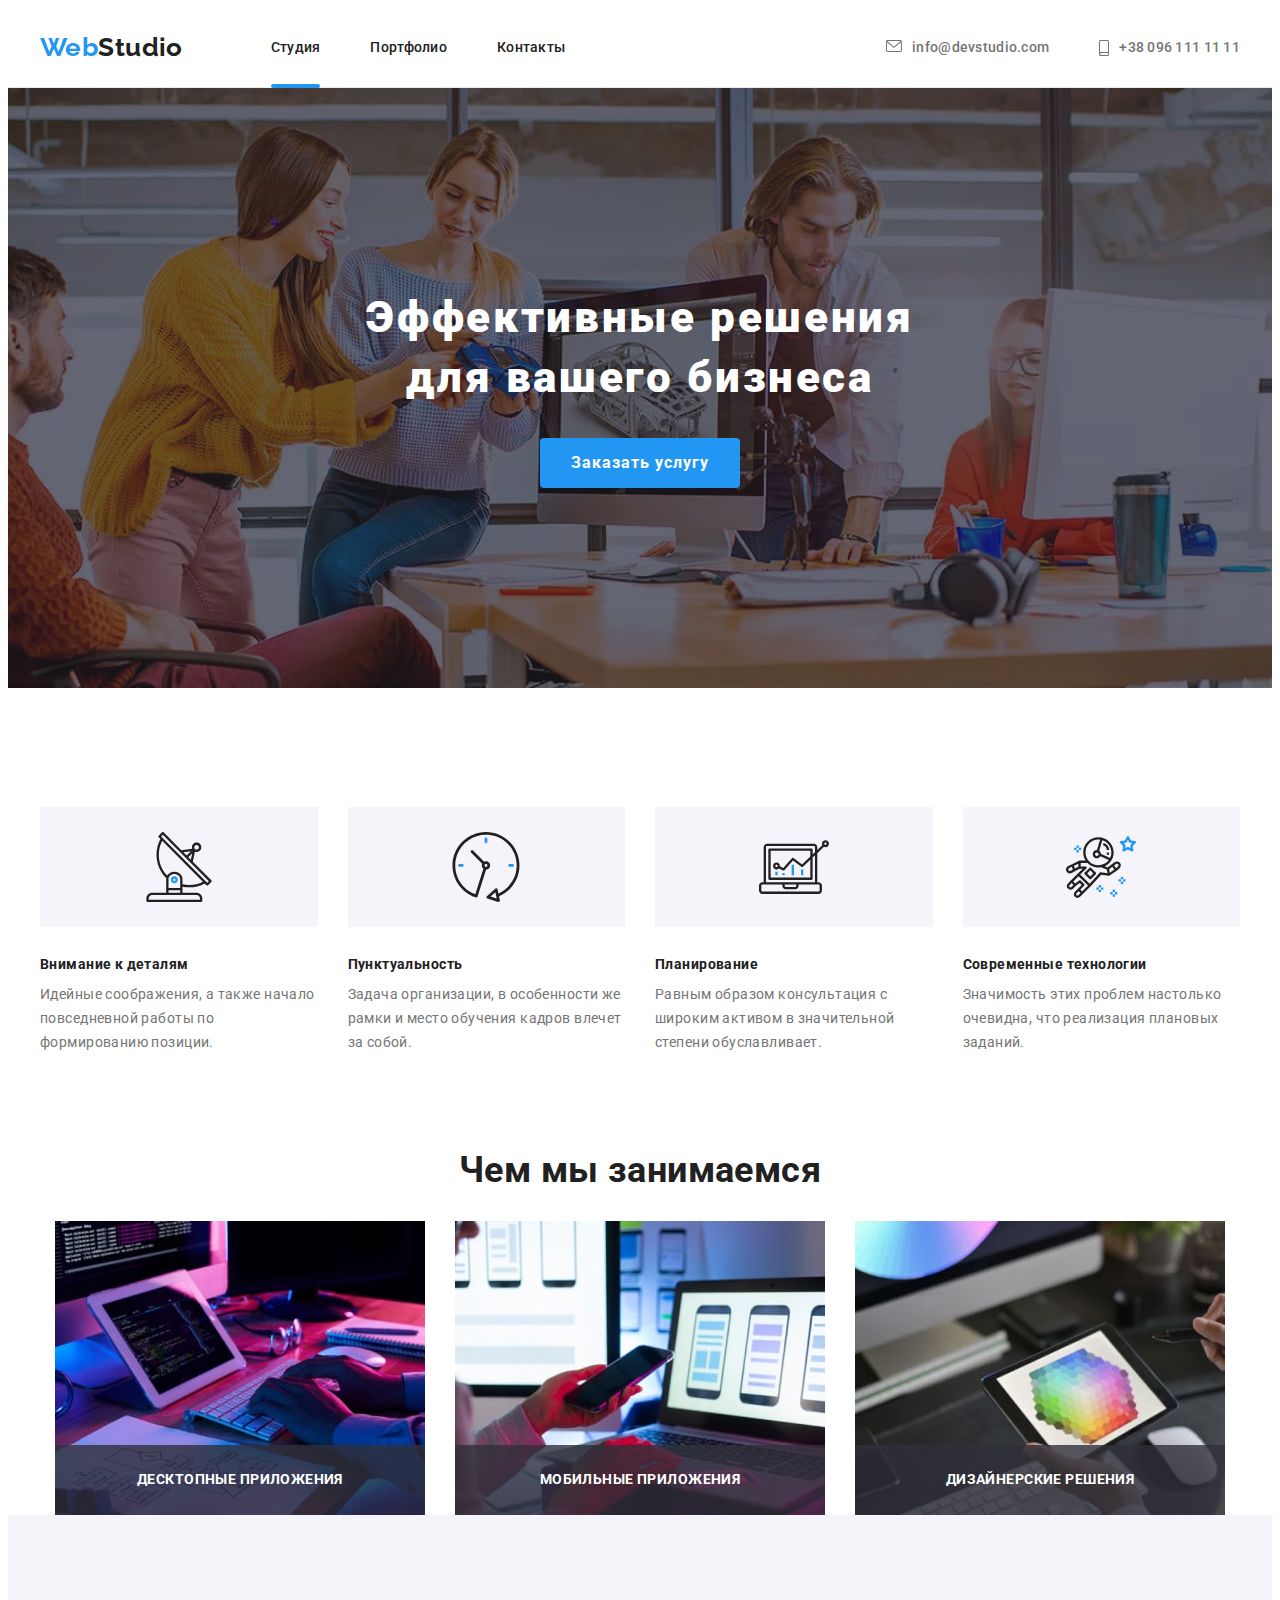
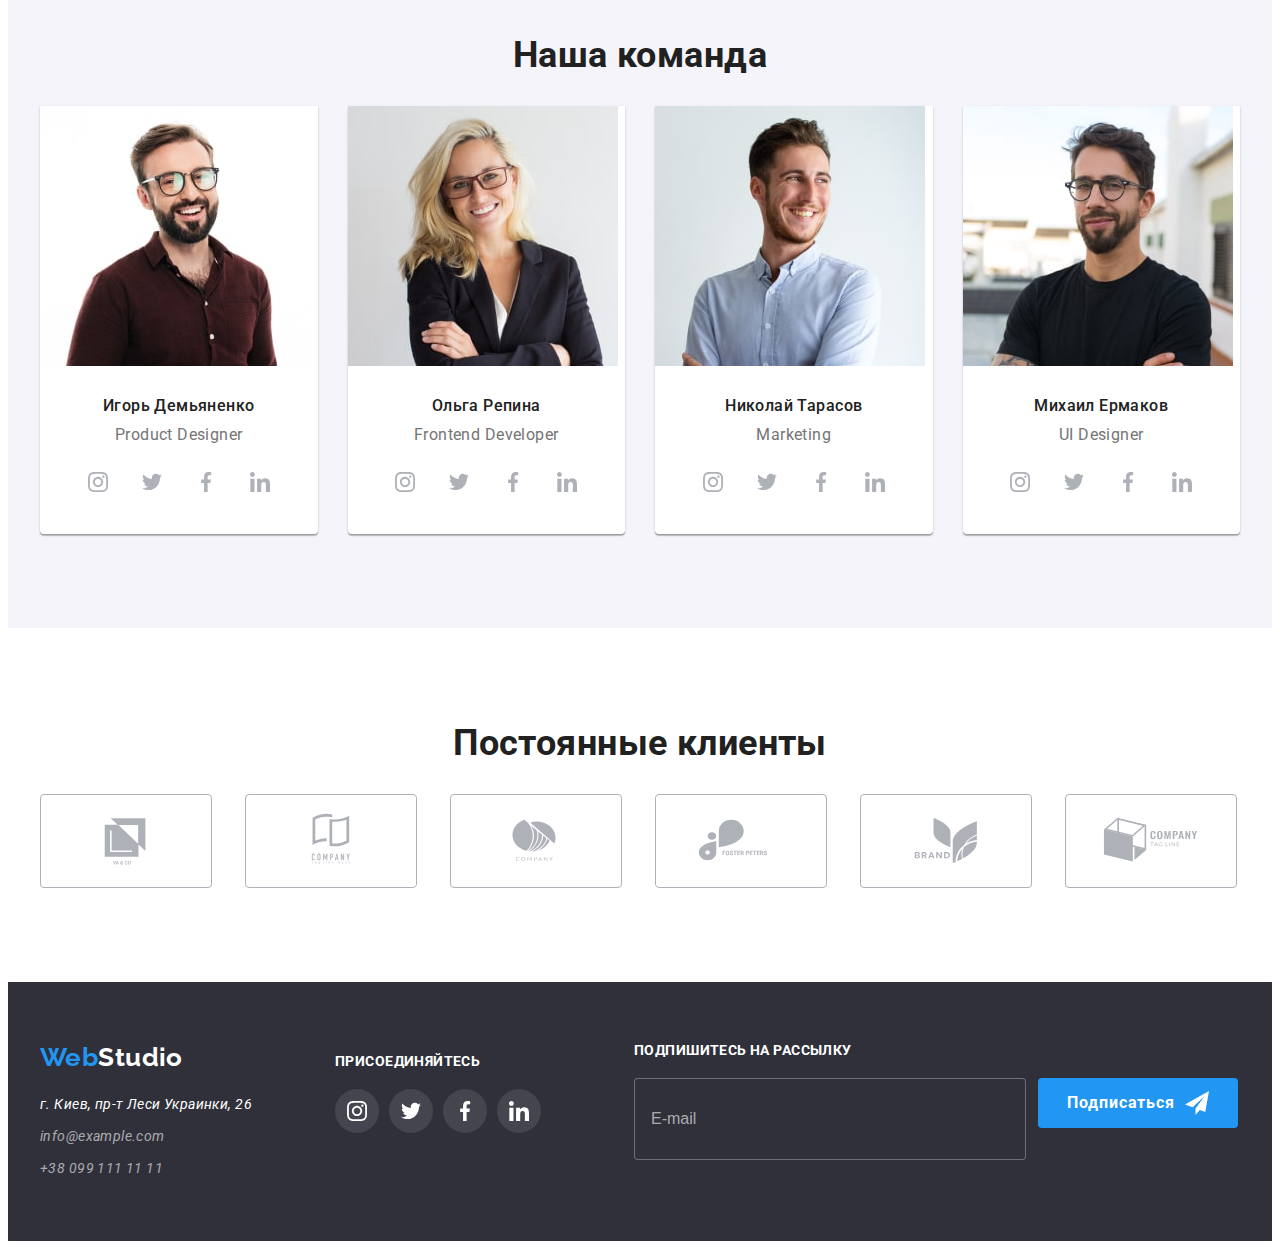
==== commit e5c48d5d: "правка" ====
--- a/index.html
+++ b/index.html
@@ -52,7 +52,6 @@
             </button>
         </div>
         <div class="mob-menu is-hidden">
-            <div class="container">
                 <div class="mob-menu__top">
                     <button class="mob-menu__close">
                         <svg class="mob-menu__icon" width="40" height="40">
@@ -63,8 +62,6 @@
                         <li class="mob-menu__item"><a class="mob-menu__link link" href="">Студия</a></li>
                         <li class="mob-menu__item"><a class="mob-menu__link link" href="./portfolio.html">Портфолио</a></li>
                         <li class="mob-menu__item"><a class="mob-menu__link link" href="">Контакты</a></li>
-                    </ul>
-                </ul> 
                     </ul>
                 </div>
                 <div class="mob-menu__bottom ">
@@ -78,14 +75,15 @@
                                 info@devstudio.com</a>
                         </li>
                     </ul>
+                    </div>
+                    <div class="mob-menu-social">
                     <ul class="mob-menu__list-social list">
                         <li class="mob-menu__item-social"> <a class="mob-menu__link-social link" href="">Instagram</a> </li>
                         <li class="mob-menu__item-social"> <a class="mob-menu__link-social link" href="">Twitter</a> </li>
                         <li class="mob-menu__item-social"> <a class="mob-menu__link-social link" href="">Facebook</a> </li>
                         <li class="mob-menu__item-social"> <a class="mob-menu__link-social link" href="">LinkedIn</a> </li>
                     </ul>
-                </div>
-            </div>
+                    </div>
         </div>
     </header>
 <main>
@@ -169,7 +167,16 @@
     <div class="team__container container">
     <h2 class="title">Наша команда</h2>
     <ul class="list team__list">
-        <li class="team__item"><img src="./images/people1.jpg" alt="человек1" width="270">
+        <li class="team__item">
+            <picture>
+                <source srcset="./images/people1desk-min.jpg 1x,
+                                    ./images/people1desk_2x-min.jpg 2x" media="(min-width: 1200px)" />
+                <source srcset="./images/people1tab-min.jpg 1x,
+                                    ./images/people1tab_2x-min.jpg 2x" media="(min-width: 768px)" />
+                <source srcset="./images/people1mob-min.jpg 1x,
+                                    ./images/people1mob_2x-min.jpg 2x" media="(min-width: 320px)" />
+                <img src="./images/people1.jpg" alt="человек2" />
+            </picture>
             <h3 class="team__title">Игорь Демьяненко</h3>
             <p  class="team__text" lang="en">Product Designer</p>
             <div class="team__icon">
@@ -356,7 +363,7 @@
     </div>
 </section>
 <section class="section clients">
-    <div class="container clients-div">
+    <div class="container">
         <h2 class="title clients__title">Постоянные клиенты</h2>
         <ul class="list clients__list">
             <li class="clients__item">
@@ -408,64 +415,68 @@
 <footer class="page-footer">
     <div class="page-footer__overlay container">
         <div class="page-footer__common">
-        <div class="page-footer__content">
-    <a class="link logo page-footer__logo" href="">Web<span class="logo__label">Studio</span></a>
-    <address class="address">
-    <ul class="list contact">
-        <li class="contact__item"><a class="link contact__link contact__link--color" href="https://goo.gl/maps/32Xd4ZCNHeifT7mY8" target="blank" rel="noopener noreferrer">г. Киев, пр-т Леси Украинки, 26</a></li>
-        <li class="contact__item"><a class="link contact__link" href="mailto:info@example.com">info@example.com</a></li>
-        <li class="contact__item"><a class="link contact__link" href="tel:+380991111111">+38 099 111 11 11</a></li>
-    </ul>    
-    </address>
-    </div>
-    <div class="connect">
-        <h3 class="footer-title">присоединяйтесь</h3>
-        <ul class="social-network list">
-            <li class="social-network__item">
-                <a href="" class="social-network__link social-network__link--color">
-                    <svg class="social-network__icon" width="20" height="20">
-                        <use href="./images/icons.svg#icon-instagram-2"></use>
-                    </svg>
-                </a>
-            </li>
-            <li class="social-network__item">
-                <a href="" class="social-network__link social-network__link--color">
-                    <svg class="social-network__icon" width="20" height="20">
-                        <use href="./images/icons.svg#icon-twitter-1"></use>
-                    </svg>
-                </a>
-            </li>
-            <li class="social-network__item">
-                <a href="" class="social-network__link social-network__link--color">
-                    <svg class="social-network__icon" width="20" height="20">
-                        <use href="./images/icons.svg#icon-facebook-1"></use>
-                    </svg>
-                </a>
-            </li>
-            <li class="social-network__item">
-                <a href="" class="social-network__link social-network__link--color">
-                    <svg class="social-network__icon" width="20" height="20">
-                        <use href="./images/icons.svg#icon-linkedin-1"></use>
-                    </svg>
-                </a>
-            </li>
-        </ul>
-    </div>
-    </div>
-    <div class="envelop">
-        <p class="footer-title">Подпишитесь на рассылку</p>
-        <form class="page-form" action="#">
-            <div class="panel"></div>
-         <label for="form"></label>   
-         <input type="text" name="form" class="page-form__input" placeholder="E-mail" id="form">
-         <button class="page-form__button button" type="button">
-            <span>Подписаться</span>
-        <svg class="page-form__icon" width="24" height="24">
-            <use href="./images/icons.svg#icon-icon-send"></use>
-        </svg></button>   
-        </form>
-    </div>
-        
+            <div class="page-footer__content">
+                <a class="link logo page-footer__logo" href="">Web<span class="logo__label">Studio</span></a>
+                <address class="address">
+                    <ul class="list contact">
+                        <li class="contact__item"><a class="link contact__link contact__link--color"
+                                href="https://goo.gl/maps/32Xd4ZCNHeifT7mY8" target="blank" rel="noopener noreferrer">г.
+                                Киев, пр-т Леси Украинки, 26</a></li>
+                        <li class="contact__item"><a class="link contact__link"
+                                href="mailto:info@example.com">info@example.com</a></li>
+                        <li class="contact__item"><a class="link contact__link" href="tel:+380991111111">+38 099 111 11
+                                11</a></li>
+                    </ul>
+                </address>
+            </div>
+            <div class="connect">
+                <h3 class="footer-title">присоединяйтесь</h3>
+                <ul class="social-network connect__list list">
+                    <li class="social-network__item">
+                        <a href="" class="social-network__link social-network__link--color">
+                            <svg class="social-network__icon" width="20" height="20">
+                                <use href="./images/icons.svg#icon-instagram-2"></use>
+                            </svg>
+                        </a>
+                    </li>
+                    <li class="social-network__item">
+                        <a href="" class="social-network__link social-network__link--color">
+                            <svg class="social-network__icon" width="20" height="20">
+                                <use href="./images/icons.svg#icon-twitter-1"></use>
+                            </svg>
+                        </a>
+                    </li>
+                    <li class="social-network__item">
+                        <a href="" class="social-network__link social-network__link--color">
+                            <svg class="social-network__icon" width="20" height="20">
+                                <use href="./images/icons.svg#icon-facebook-1"></use>
+                            </svg>
+                        </a>
+                    </li>
+                    <li class="social-network__item">
+                        <a href="" class="social-network__link social-network__link--color">
+                            <svg class="social-network__icon" width="20" height="20">
+                                <use href="./images/icons.svg#icon-linkedin-1"></use>
+                            </svg>
+                        </a>
+                    </li>
+                </ul>
+            </div>
+        </div>
+        <div class="envelop">
+            <p class="footer-title">Подпишитесь на рассылку</p>
+            <form class="page-form" action="#">
+                <div class="panel"></div>
+                <label for="form"></label>
+                <input type="text" name="form" class="page-form__input" placeholder="E-mail" id="form">
+                <button class="page-form__button button" type="button">
+                    <span>Подписаться</span>
+                    <svg class="page-form__icon" width="24" height="24">
+                        <use href="./images/icons.svg#icon-icon-send"></use>
+                    </svg></button>
+            </form>
+        </div>
+
     </div>
 </footer>
 <div class="backdrop is-hidden" data-modal>
--- a/css/main.min.css
+++ b/css/main.min.css
@@ -1,2 +1,2 @@
-:root{--main-title-color: #ffffff;--second-title-color: #212121;--main-text-color: #757575;--third-title-color: #2196f3;--main-background: #e5e5e5;--second-background: #2f303a;--main-logo-color: #000000;--footer-text-color: rgba(255, 255, 255, 0.6);--main-btn-color: #f5f4fa}p,h1,h2,h3,h4,h5,h6{margin:0}ul{margin:0;padding:0}img{display:block;max-width:100%}.visually-hidden{position:absolute;width:1px;height:1px;margin:-1px;padding:0;overflow:hidden;border:0;clip:rect(0 0 0 0)}body{font-family:'Roboto', sans-serif;background-color:var(--main-title-color);color:var(--main-text-color);font-size:14px;letter-spacing:0.03em}.list{list-style:none}.link{text-decoration:none}@media screen and (min-width: 1200px){.section{padding-top:94px;padding-bottom:94px}}@media screen and (min-width: 320px){.section{padding-top:60px;padding-bottom:60px}}.container{margin-left:auto;margin-right:auto;padding-left:15px;padding-right:15px}@media screen and (min-width: 480px){.container{width:480px}}@media screen and (min-width: 768px){.container{width:768px}}@media screen and (min-width: 1200px){.container{width:1200px}}.title{font-weight:700;font-size:36px;line-height:1.17;color:var(--second-title-color);text-align:center}@media screen and (min-width: 1200px){.title{margin-bottom:50px}}@media screen and (min-width: 320px){.title{margin-bottom:30px}}.logo{font-family:Raleway;font-weight:700;font-size:26px;line-height:1.19;color:var(--third-title-color)}.button{font-family:inherit;font-weight:700;font-size:16px;line-height:1.87;letter-spacing:0.06em;background-color:var(--third-title-color);color:var(--main-title-color);min-width:200px;height:50px;cursor:pointer;border-radius:4px;border:var(--third-title-color)}.page-header{border-bottom:1px solid #ececec;width:100%}.page-header__navigation{display:inline-flex;flex-direction:row;justify-content:space-between;align-items:center;width:100%}@media screen and (min-width: 768px){.page-header__navigation{flex-wrap:nowrap}}.page-header__list{margin-left:93px}.page-header__list .page-header__item:not(:last-child){margin-right:50px}@media screen and (max-width: 767px){.page-header__list{display:none}}@media screen and (min-width: 768px){.page-header__list{display:flex;flex-wrap:nowrap;margin-left:88px;padding:0}}.contacts{display:none}@media screen and (min-width: 768px){.contacts{padding:0;display:flex;margin-left:auto;align-items:center;flex-wrap:wrap}}@media screen and (max-width: 1199px){.contacts{margin-left:84px}}.header__container{display:flex;align-items:center}.mob-menu__open{margin-left:auto;border:none;background-color:inherit}@media screen and (min-width: 767px){.mob-menu__open{display:none}}.page-header__navigation{display:flex;align-items:center;justify-content:baseline}.logo__text{color:var(--second-title-color)}.page-header__button{border:none;background-color:transparent;display:inline-flex;padding:0px}.page-header__link{color:var(--second-title-color);text-decoration:none;list-style:none;font-weight:500;font-size:14px;line-height:1.1;letter-spacing:0.02em;cursor:pointer;display:block;padding-top:32px;padding-bottom:32px;transition-property:color;transition-duration:250ms;transition-timing-function:cubic-bezier(0.4, 0, 0.2, 1)}.page-header__link:focus,.page-header__link:hover{color:var(--third-title-color)}.page-header__link--active{position:relative}.page-header__link--active::after{display:block;width:100%;height:4px;border-radius:2px;background-color:var(--third-title-color);content:'';position:absolute;left:0px;bottom:-1px}.contacts__link{color:var(--main-text-color);text-decoration:none;font-size:14px;font-weight:500;line-height:1.1;letter-spacing:0.02em;cursor:pointer;display:flex;transition:color 250ms cubic-bezier(0.4, 0, 0.2, 1)}.contacts__link:hover,.contacts__link:focus{color:var(--third-title-color)}@media screen and (min-width: 768px) and (max-width: 1200px){.contacts__link{font-size:12px}}@media screen and (min-width: 1200){.contacts__link{padding-top:32px;padding-bottom:32px}}@media screen and (min-width: 768px) and (max-width: 1199px){.contacts__item:not(:last-child){margin-bottom:10px}}@media screen and (min-width: 1200px){.contacts__item:not(:last-child){margin-right:50px}}.contacts__icon{fill:currentColor;margin-right:10px}.contacts__icon .nav__icon:hover,.contacts__icon .nav__icon:focus{fill:currentColor}.page-header__button{display:none}.menu-open__icon:hover,.menu-open__icon:focus{fill:var(--third-title-color)}.hero__title{color:var(--main-title-color)}.hero__container{text-align:center}.hero{display:flex;background-image:url(../images/hero-mobile.jpg)}@media (min-resolution: 2dppx){.hero{background-image:url(../images/hero-mobilex2.jpg)}}@media (min-width: 480px){.hero{background-image:url(../images/hero-tablet.jpg)}}@media (min-width: 480px) and (min-resolution: 2dppx){.hero{background-image:url(../images/hero-tabletx2.jpg)}}@media (min-width: 769px){.hero{background-image:url(../images/hero-desktop.jpg)}}@media (min-width: 769px) and (min-resolution: 2dppx){.hero{background-image:url(../images/hero-desktopx2.jpg)}}@media screen and (max-width: 767px){.hero__container{height:400px;padding-top:20px}.hero__title{padding-top:98px;font-weight:900;font-size:26px;line-height:1.61;letter-spacing:0.06em}.panel-contacts{display:none}}@media screen and (min-width: 769px){.hero__container{height:600px}.hero__title{padding-top:200px;font-weight:900;font-size:44px;line-height:1.36;letter-spacing:0.06em}}.about__body{padding-left:15px;padding-right:15px;text-align:center;padding-top:25px}.about__body .about__list{padding:0;margin:0}@media screen and (min-width: 768px){.about__body .about__list{display:flex;flex-wrap:wrap;margin:-15px}}.about__body .about__item{text-align:center}@media screen and (min-width: 768px){.about__body .about__item{flex-basis:calc((100% - 4 * 15px) / 2);margin:15px}}@media screen and (min-width: 1200px){.about__body .about__item{flex-basis:calc((100% - 8 * 15px) / 4);margin:15px}}@media screen and (max-width: 767px){.about__body .about__item:not(:last-child){margin-bottom:30px}}.about__body .about__column{background-color:var(--main-btn-color);height:120px}.about__body .about__icon{margin-top:25px}.about__body .about__title{font-weight:700;font-size:14px;line-height:1.14;letter-spacing:0.03em;color:var(--second-title-color);text-align:start}.about__body .about__text{font-weight:400;font-size:14px;line-height:1.71;letter-spacing:0.03em;color:var(--main-text-color);text-align:start}@media screen and (max-width: 1199px){.hobbies{display:none}}.hobbies{padding:0}.hobbies__container{padding:0}.annexes{padding-left:15px;padding-right:15px;display:flex;flex-wrap:wrap}.annexes__item{margin-right:30px;position:relative}.annexes__item:last-child{margin-right:0}.annexes__text{font-weight:700;font-size:14px;line-height:1.14;color:var(--main-title-color);position:absolute;bottom:0;left:0;text-transform:uppercase;background-color:rgba(47,48,58,0.8);width:100%;height:70px;display:flex;align-items:center;justify-content:center}.team__container{text-align:center;padding-top:25px;background-color:var(--main-btn-color)}.team__list{padding:0;margin:0}@media screen and (min-width: 768px){.team__list{display:flex;flex-wrap:wrap;margin:-15px}}.team__item{text-align:center}@media screen and (min-width: 768px){.team__item{flex-basis:calc((100% - 4 * 15px) / 2);margin:15px}}@media screen and (min-width: 1200px){.team__item{flex-basis:calc((100% - 8 * 15px) / 4);margin:15px}}@media screen and (max-width: 767px){.team__item:not(:last-child){margin-bottom:30px}}.team__item{background:var(--main-title-color);box-shadow:0px 1px 3px rgba(0,0,0,0.12),0px 1px 1px rgba(0,0,0,0.14),0px 2px 1px rgba(0,0,0,0.2);border-radius:0px 0px 4px 4px}.team__title{font-weight:500;font-size:16px;line-height:1.19;color:var(--second-title-color)}.team__text{font-size:16px;line-height:1.19}.team__icon{text-align:center}.social-network{display:flex;justify-content:center;align-content:center}.social-network__item+.social-network__item{margin-left:10px}.social-network__link{width:44px;height:44px;display:flex;align-items:center;justify-content:center;border-radius:50%;color:#afb1b8;transition:color 250ms cubic-bezier(0.4, 0, 0.2, 1),background-color 250ms cubic-bezier(0.4, 0, 0.2, 1)}.social-network__link:hover,.social-network__link:focus{background-color:var(--third-title-color);color:var(--main-title-color)}.social-network__icon{fill:currentColor}.clients__list{padding:0;margin:0}@media screen and (min-width: 320px){.clients__list{display:flex;flex-wrap:wrap;margin:-15px}}@media screen and (max-width: 767px){.clients__item{flex-basis:calc((100% - 4 * 15px) / 2);margin:15px}.clients__link{width:210px;height:92px}}@media screen and (min-width: 768px){.clients__item{flex-basis:calc((100% - 6 * 15px) / 3);margin:15px}.clients__link{width:226px;height:92px}}@media screen and (min-width: 1200px){.clients__item{flex-basis:calc((100% - 12 * 15px) / 6)}.clients__link{width:170px;height:92px}.clients-div{padding-top:94px;padding-bottom:94px}.clients__title{margin-top:0}}.clients__link{display:flex;justify-content:center;align-items:center;color:#afb1b8;border:1px solid #afb1b8;border-radius:4px;transition:color 250ms cubic-bezier(0.4, 0, 0.2, 1),background-color 250ms cubic-bezier(0.4, 0, 0.2, 1)}.clients__link:hover,.clients__link:focus{color:var(--third-title-color);border:1px solid var(--third-title-color)}.clients__icon{fill:currentColor}.page-footer{padding-top:60px;background-color:var(--second-background)}.page-footer__content{text-align:center;padding-top:104px}.contact{padding:0}.page-footer__logo{display:block;margin-bottom:20px}.logo__label{color:var(--main-title-color)}.contact__item:not(:last-child){margin-bottom:8px}.contact__link{line-height:1.71;color:var(--footer-text-color);transition:color 250ms cubic-bezier(0.4, 0, 0.2, 1)}.contact__link:hover,.contact__link:focus{color:var(--third-title-color)}.contact__link--color{color:var(--main-title-color)}.connect{margin-top:60px;text-align:center}.footer-title{font-weight:700;font-size:14px;line-height:16px;letter-spacing:0.03em;text-transform:uppercase;color:var(--main-title-color)}.social-network{padding:0;margin-top:20px}.social-network__link--color{background-color:#44454e;color:var(--main-title-color);transition:background-color 250ms cubic-bezier(0.4, 0, 0.2, 1)}.envelop{text-align:center;padding-top:60px}.panel{padding-top:20px}.page-form__input{width:100%;max-width:450px;height:50px;border-radius:4px;border:1px solid rgba(255,255,255,0.3);background-color:var(--second-background);padding:15px 16px;color:rgba(255,255,255,0.3);outline:none}.page-form__input::placeholder{font-weight:400;font-size:16px;line-height:1.25;letter-spacing:3%;color:rgba(255,255,255,0.6)}.page-form__button{margin-top:20px;margin-bottom:16px}@media screen and (min-width: 768px){.page-footer__common{display:flex;justify-content:space-around;align-items:baseline;padding-top:60px}.page-footer__content{padding-top:0}.page-footer{padding-top:0}.connect{margin-top:0}.page-form__input{display:block;margin-left:auto;margin-right:auto}.page-form__button{margin-bottom:60px}}@media screen and (min-width: 1200px){.page-footer{padding-top:60px;padding-bottom:60px}.page-footer__overlay{display:flex;justify-content:baseline}.envelop{margin-left:93px}.page-form{display:flex;margin-top:20px}.page-footer__content{padding-right:13px}.contact{justify-content:start}.page-form__input{width:358px;height:50px;padding:15px 16px}.page-form__button{margin:0;margin-left:12px;display:flex;align-items:center;justify-content:center;cursor:pointer}.page-form__icon{margin-left:10px;width:24px;height:24px}.page-footer__content{text-align:start}.connect{text-align:start;margin-left:70px}.footer-title{text-align:start}}.backdrop{width:100vw;height:100vh;background-color:rgba(0,0,0,0.2);position:fixed;top:0;transition:opacity 1000ms cubic-bezier(0.4, 0, 0.2, 1),visibility 1000ms cubic-bezier(0.4, 0, 0.2, 1)}.backdrop.is-hidden .modal-window{transform:scale(1.5) rotate(180deg);transition:transform 1000ms cubic-bezier(0.4, 0, 0.2, 1)}.modal-window{width:528px;min-height:581px;background-color:var(--main-title-color);position:absolute;top:50%;left:50%;transform:translate(-50%, -50%) scale(1);transition:transform 1000ms cubic-bezier(0.4, 0, 0.2, 1);padding:40px}@media screen and (max-width: 1199px){.modal-window{max-width:450px;max-height:609px}}.modal-window__button{width:30px;height:30px;border:1px solid rgba(0,0,0,0.1);background-color:transparent;border-radius:50%;position:absolute;top:8px;right:8px;display:flex;justify-content:center;align-items:center;cursor:pointer}.modal-window__icon{transition:fill 250ms cubic-bezier(0.4, 0, 0.2, 1)}.modal-window__icon:hover{fill:var(--third-title-color)}.is-hidden{visibility:hidden;opacity:0;pointer-events:none}.modal-window__text{text-align:center;margin-bottom:12px;font-weight:700;font-size:20px;line-height:1.15;letter-spacing:0.03em;color:var(--second-title-color)}.modal-form__label{font-weight:400;font-size:12px;line-height:1.17;letter-spacing:0.01em;color:var(--main-text-color)}.modal-form__input{width:100%;height:40px;margin-top:4px;outline:none;padding-left:42px;cursor:pointer;border-radius:4px;transition:border-color 250ms cubic-bezier(0.4, 0, 0.2, 1)}.modal-form__input:focus{border-color:var(--third-title-color)}.modal-form__input:focus+.modal-form__icon{fill:var(--third-title-color)}.textarea{width:100%;margin-top:4px;resize:none;height:120px;padding:12px 16px;outline:none;border-radius:4px;margin-bottom:8px}.textarea::placeholder{font-weight:400;font-size:12px;line-height:1.17;letter-spacing:0.01em;color:rgba(117,117,117,0.5)}.modal-wrap{margin-bottom:10px;position:relative}.modal-form__icon{position:absolute;left:12px;top:50%;transition:fill 250ms cubic-bezier(0.4, 0, 0.2, 1)}.content-checkbox__label{font-weight:400;font-size:12px;line-height:1.17;letter-spacing:0.03em;color:var(--main-text-color);display:flex}@media screen and (min-width: 1200px){.content-checkbox__label{font-size:14px;line-height:1.17}}.content-checkbox__span{width:16px;height:15px;border:2px solid #000000;border-radius:2px;margin-right:5px;display:flex;align-items:center;justify-content:center;transition:background-color 250ms cubic-bezier(0.4, 0, 0.2, 1),border-color 250ms cubic-bezier(0.4, 0, 0.2, 1)}.content-checkbox__input:checked+.content-checkbox__label .content-checkbox__span{background-color:var(--third-title-color);border:none}.content-checkbox__link{color:var(--third-title-color);padding-left:4px}.content-checkbox__button{display:block;margin:0 auto;margin-top:30px}@media screen and (max-width: 1199px){.portfolio{padding-top:60px;padding-bottom:60px}}@media screen and (min-width: 1200px){.portfolio{padding-top:94px;padding-bottom:94px}}.button-set{display:flex;flex-wrap:wrap;padding:0}@media screen and (max-width: 767px){.button-set{margin-bottom:40px}}@media screen and (min-width: 768px){.button-set{justify-content:center;margin-bottom:14px}}@media screen and (min-width: 1200px){.button-set{margin-bottom:50px}}.button-set__item{margin-right:8px;margin-bottom:15px}.button-set__btn{display:inline-block;min-width:73px;font-weight:500;border-radius:4px;border:1px solid var(--main-btn-color);font-size:16px;line-height:1.62;letter-spacing:0.03em;color:var(--second-title-color);background-color:var(--main-btn-color);cursor:pointer;padding:6px 22px;transition:color 250ms cubic-bezier(0.4, 0, 0.2, 1),background-color 250ms cubic-bezier(0.4, 0, 0.2, 1),box-shadow 250ms cubic-bezier(0.4, 0, 0.2, 1)}.button-set__btn:hover,.button-set__btn:focus{color:var(--main-title-color);background-color:var(--third-title-color);box-shadow:0px 1px 3px rgba(0,0,0,0.12),0px 1px 1px rgba(0,0,0,0.14),0px 2px 1px rgba(0,0,0,0.2)}.card-set{padding:0}@media screen and (min-width: 768px){.card-set{display:flex;flex-wrap:wrap;margin:-15px}}.card-set__image{display:block;max-width:100%;height:auto}.card-set__item{width:100%}@media screen and (max-width: 767px){.card-set__item:not(:last-child){margin-bottom:30px}}@media screen and (min-width: 768px){.card-set__item{flex-basis:calc((100% - 4 * 15px) / 2);margin:15px}}@media screen and (min-width: 1200px){.card-set__item{flex-basis:calc((100% - 6 * 15px) / 3);margin:15px}}.card-set__title{padding:20px 24px 4px;font-weight:700;font-size:18px;line-height:2;letter-spacing:0.06em;color:var(--second-title-color)}.card-set__text{padding:0px 24px 20px;font-size:16px;line-height:1.87;letter-spacing:0.03em;color:var(--main-text-color)}.wrap-image{position:relative;overflow:hidden}.popup-window{position:absolute;top:0;left:0;font-weight:400;font-size:18px;line-height:1.55;letter-spacing:3%;color:var(--main-title-color);background-color:rgba(33,150,243,0.9);width:100%;height:100%;padding:63px 24px;transform:translateY(100%);transition:transform 250ms cubic-bezier(0.4, 0, 0.2, 1)}.card-set__link:hover .popup-window{transform:translateY(0)}.card-set__link{display:block;transition:box-shadow 250ms cubic-bezier(0.4, 0, 0.2, 1)}.card-set__link:hover,.card-set__link:focus{box-shadow:0px 1px 3px rgba(0,0,0,0.12),0px 1px 1px rgba(0,0,0,0.14),0px 2px 1px rgba(0,0,0,0.2);border-radius:0px 0px 4px 4px}.mob-menu{position:fixed;background-color:#fff;top:0;width:100vw;height:100vh;z-index:5;padding-bottom:48px}.mob-menu .container{height:100%;display:flex;flex-direction:column;justify-content:space-between}.mob-menu__list{padding:0}.mob-menu__bottom{margin-top:auto;margin-left:40px}.mob-menu__close{position:absolute;top:10px;right:15px;margin-left:auto;border:none;background-color:inherit;padding:0;color:#212121}.mob-menu__icon:focus,.mob-menu__icon:hover{fill:var(--third-title-color)}.mob-menu__link{font-family:Roboto;color:#212121;font-style:normal;font-weight:500;font-size:40px;line-height:1.17;letter-spacing:0.02em}.mob-menu__top{margin-top:48px;margin-left:40px}.mob-menu__contacts{padding:0}.mob-menu__item:not(:last-child){margin-bottom:32px}.mob-menu__link-tel{font-family:Roboto;font-style:normal;font-weight:500;font-size:34px;line-height:1.17;letter-spacing:0.02em;color:var(--third-title-color)}.mob-menu__item-tel{margin-bottom:32px}.mob-menu__item-mail{margin-bottom:64px}.mob-menu__link-mail{font-family:Roboto;font-style:normal;font-weight:500;font-size:24px;line-height:1.16;letter-spacing:0.02em;color:var(--main-text-color)}.mob-menu__list-social{display:flex;padding:0}.mob-menu__link-social{font-family:Roboto;font-style:normal;font-weight:500;font-size:18px;line-height:1.22;letter-spacing:0.02em;color:var(--third-title-color)}.mob-menu__item-social:not(:first-child){margin-left:10px}.mob-menu__item-social:not(:last-child):after{content:'';border:1px solid rgba(33,33,33,0.2);transform:rotate(90deg);width:1px;margin-left:10px}
+:root{--main-title-color: #ffffff;--second-title-color: #212121;--main-text-color: #757575;--third-title-color: #2196f3;--main-background: #e5e5e5;--second-background: #2f303a;--main-logo-color: #000000;--footer-text-color: rgba(255, 255, 255, 0.6);--main-btn-color: #f5f4fa}p,h1,h2,h3,h4,h5,h6{margin:0}ul{margin:0;padding:0}img{display:block;max-width:100%}.visually-hidden{position:absolute;width:1px;height:1px;margin:-1px;padding:0;overflow:hidden;border:0;clip:rect(0 0 0 0)}body{font-family:'Roboto', sans-serif;background-color:var(--main-title-color);color:var(--main-text-color);font-size:14px;letter-spacing:0.03em}.list{list-style:none}.link{text-decoration:none}@media screen and (max-width: 1199px){.section{padding-top:60px;padding-bottom:60px}}@media screen and (min-width: 1200px){.section{padding-top:94px;padding-bottom:94px}}.container{margin-left:auto;margin-right:auto;padding-left:15px;padding-right:15px}@media screen and (min-width: 320px){.container{width:320px}}@media screen and (min-width: 480px){.container{width:480px}}@media screen and (min-width: 768px){.container{width:768px}}@media screen and (min-width: 1200px){.container{width:1200px}}.title{font-weight:700;font-size:36px;line-height:1.17;color:var(--second-title-color);text-align:center}@media screen and (min-width: 1200px){.title{margin-bottom:50px}}@media screen and (min-width: 320px){.title{margin-bottom:30px}}.logo{font-family:Raleway;font-weight:700;font-size:26px;line-height:1.19;color:var(--third-title-color)}.button{font-family:inherit;font-weight:700;font-size:16px;line-height:1.87;letter-spacing:0.06em;background-color:var(--third-title-color);color:var(--main-title-color);min-width:200px;height:50px;cursor:pointer;border-radius:4px;border:var(--third-title-color)}.page-header{border-bottom:1px solid #ececec;width:100%}.page-header__navigation{display:inline-flex;flex-direction:row;justify-content:space-between;align-items:center;width:100%}@media screen and (min-width: 768px){.page-header__navigation{flex-wrap:nowrap}}.page-header__list{margin-left:93px}.page-header__list .page-header__item:not(:last-child){margin-right:50px}@media screen and (max-width: 767px){.page-header__list{display:none}}@media screen and (min-width: 768px){.page-header__list{display:flex;flex-wrap:nowrap;margin-left:88px;padding:0}}.contacts{display:none}@media screen and (min-width: 768px){.contacts{padding:0;display:flex;margin-left:auto;align-items:center;flex-wrap:wrap}}@media screen and (max-width: 1199px){.contacts{margin-left:84px}}.header__container{display:flex;align-items:center}.mob-menu__open{margin-left:auto;border:none;background-color:inherit}@media screen and (min-width: 767px){.mob-menu__open{display:none}}.page-header__navigation{display:flex;align-items:center;justify-content:baseline}.logo__text{color:var(--second-title-color)}.page-header__button{border:none;background-color:transparent;display:inline-flex;padding:0px}.page-header__link{color:var(--second-title-color);text-decoration:none;list-style:none;font-weight:500;font-size:14px;line-height:1.1;letter-spacing:0.02em;cursor:pointer;display:block;padding-top:32px;padding-bottom:32px;transition-property:color;transition-duration:250ms;transition-timing-function:cubic-bezier(0.4, 0, 0.2, 1)}.page-header__link:focus,.page-header__link:hover{color:var(--third-title-color)}.page-header__link--active{position:relative}.page-header__link--active::after{display:block;width:100%;height:4px;border-radius:2px;background-color:var(--third-title-color);content:'';position:absolute;left:0px;bottom:-1px}.contacts__link{color:var(--main-text-color);text-decoration:none;font-size:14px;font-weight:500;line-height:1.1;letter-spacing:0.02em;cursor:pointer;display:flex;transition:color 250ms cubic-bezier(0.4, 0, 0.2, 1)}.contacts__link:hover,.contacts__link:focus{color:var(--third-title-color)}@media screen and (min-width: 768px) and (max-width: 1200px){.contacts__link{font-size:12px}}@media screen and (min-width: 1200){.contacts__link{padding-top:32px;padding-bottom:32px}}@media screen and (min-width: 768px) and (max-width: 1199px){.contacts__item:not(:last-child){margin-bottom:10px}}@media screen and (min-width: 1200px){.contacts__item:not(:last-child){margin-right:50px}}.contacts__icon{fill:currentColor;margin-right:10px}.contacts__icon .nav__icon:hover,.contacts__icon .nav__icon:focus{fill:currentColor}.page-header__button{display:none}.menu-open__icon:hover,.menu-open__icon:focus{fill:var(--third-title-color)}.hero__title{color:var(--main-title-color)}.hero__container{text-align:center}.hero__button{margin-top:30px}.hero{background-color:var(--second-background);background-image:linear-gradient(rgba(47,48,58,0.4), rgba(47,48,58,0.4)),url(../images/hero-mobile.jpg);background-repeat:no-repeat;background-position:center;background-size:cover;padding-top:118px;padding-bottom:118px}@media (min-device-pixel-ratio: 2), (-webkit-min-device-pixel-ratio: 2), (min-resolution: 192dpi), (min-resolution: 2dppx){.hero{background-image:linear-gradient(rgba(47,48,58,0.4), rgba(47,48,58,0.4)),url(../images/hero-mobilex2.jpg)}}@media screen and (min-width: 768px){.hero{background-image:linear-gradient(rgba(47,48,58,0.4), rgba(47,48,58,0.4)),url(../images/hero-tablet.jpg);background-repeat:no-repeat;background-position:center;background-size:cover;padding-top:118px;padding-bottom:118px}}@media screen and (min-width: 768px) and (min-device-pixel-ratio: 2), screen and (min-width: 768px) and (-webkit-min-device-pixel-ratio: 2), screen and (min-width: 768px) and (min-resolution: 192dpi), screen and (min-width: 768px) and (min-resolution: 2dppx){.hero{background-image:linear-gradient(rgba(47,48,58,0.4), rgba(47,48,58,0.4)),url(../images/hero-tabletx2.jpg)}}@media screen and (min-width: 1200px){.hero{background-image:linear-gradient(rgba(47,48,58,0.4), rgba(47,48,58,0.4)),url(../images/hero-desktop.jpg);background-repeat:no-repeat;background-position:center;background-size:cover;padding-top:200px;padding-bottom:200px}}@media screen and (min-width: 1200px) and (min-device-pixel-ratio: 2), screen and (min-width: 1200px) and (-webkit-min-device-pixel-ratio: 2), screen and (min-width: 1200px) and (min-resolution: 192dpi), screen and (min-width: 1200px) and (min-resolution: 2dppx){.hero{background-image:linear-gradient(rgba(47,48,58,0.4), rgba(47,48,58,0.4)),url(../images/hero-desktopx2.jpg)}}@media screen and (max-width: 1199px){.hero__title{font-weight:900;font-size:26px;line-height:1.61;letter-spacing:0.06em;max-width:360px;margin-right:auto;margin-left:auto}}@media screen and (min-width: 1200px){.hero__title{font-weight:900;font-size:44px;line-height:1.36;letter-spacing:0.06em;width:620px;margin-right:auto;margin-left:auto}}@media screen and (max-width: 479px){.hero{padding-top:97px;padding-bottom:97px}}.about__body{padding-left:15px;padding-right:15px;text-align:center;padding-top:25px}.about__body .about__list{padding:0;margin:0}@media screen and (min-width: 768px){.about__body .about__list{display:flex;flex-wrap:wrap;margin:-15px}}.about__body .about__item{text-align:center}@media screen and (min-width: 768px){.about__body .about__item{flex-basis:calc((100% - 4 * 15px) / 2);margin:15px}}@media screen and (min-width: 1200px){.about__body .about__item{flex-basis:calc((100% - 8 * 15px) / 4);margin:15px}}@media screen and (max-width: 767px){.about__body .about__item:not(:last-child){margin-bottom:30px}}.about__body .about__column{background-color:var(--main-btn-color);height:120px;display:flex;justify-content:center;align-items:center}.about__body .about__title{font-weight:700;font-size:14px;line-height:1.14;letter-spacing:0.03em;color:var(--second-title-color);text-align:start;margin-top:30px}@media screen and (max-width: 767px){.about__body .about__title{text-align:center}}.about__body .about__text{font-weight:400;font-size:14px;line-height:1.71;letter-spacing:0.03em;color:var(--main-text-color);text-align:start;margin-top:10px}@media screen and (max-width: 1199px){.hobbies{display:none}}.hobbies{padding:0}.hobbies__container{padding:0}.annexes{padding-left:15px;padding-right:15px;display:flex;flex-wrap:wrap}.annexes__item{margin-right:30px;position:relative}.annexes__item:last-child{margin-right:0}.annexes__text{font-weight:700;font-size:14px;line-height:1.14;color:var(--main-title-color);position:absolute;bottom:0;left:0;text-transform:uppercase;background-color:rgba(47,48,58,0.8);width:100%;height:70px;display:flex;align-items:center;justify-content:center}.team{background-color:var(--main-btn-color)}.team__container{text-align:center;padding-top:25px}.team__list{padding:0;margin:0}@media screen and (min-width: 768px){.team__list{display:flex;flex-wrap:wrap;margin:-15px}}.team__item{text-align:center}@media screen and (min-width: 768px){.team__item{flex-basis:calc((100% - 4 * 15px) / 2);margin:15px}}@media screen and (min-width: 1200px){.team__item{flex-basis:calc((100% - 8 * 15px) / 4);margin:15px}}@media screen and (max-width: 767px){.team__item:not(:last-child){margin-bottom:30px}}.team__item{background:var(--main-title-color);box-shadow:0px 1px 3px rgba(0,0,0,0.12),0px 1px 1px rgba(0,0,0,0.14),0px 2px 1px rgba(0,0,0,0.2);border-radius:0px 0px 4px 4px}.team__title{font-weight:500;font-size:16px;line-height:1.19;color:var(--second-title-color);margin-top:30px}.team__text{font-size:16px;line-height:1.19;margin-top:10px}.team__icon{text-align:center;margin-top:16px;padding-bottom:24px}@media screen and (min-width: 1200px){.team__icon{padding-bottom:30px}}.social-network{display:flex;justify-content:center;align-content:center;padding:0;margin:0}.social-network__item+.social-network__item{margin-left:10px}.social-network__link{width:44px;height:44px;display:flex;align-items:center;justify-content:center;border-radius:50%;color:#afb1b8;transition:color 250ms cubic-bezier(0.4, 0, 0.2, 1),background-color 250ms cubic-bezier(0.4, 0, 0.2, 1)}.social-network__link:hover,.social-network__link:focus{background-color:var(--third-title-color);color:var(--main-title-color)}.social-network__icon{fill:currentColor}.clients__list{padding:0;margin:0;display:flex;flex-wrap:wrap;margin:-15px}@media screen and (max-width: 767px){.clients__item{flex-basis:calc((100% - 4 * 15px) / 2);margin:15px}.clients__link{max-width:210px;height:92px}}@media screen and (min-width: 768px){.clients__item{flex-basis:calc((100% - 6 * 15px) / 3);margin:15px}.clients__link{width:226px;height:92px}}@media screen and (min-width: 1200px){.clients__item{flex-basis:calc((100% - 12 * 15px) / 6)}.clients__link{width:170px;height:92px}.clients__title{margin-top:0}}.clients__link{display:flex;justify-content:center;align-items:center;color:#afb1b8;border:1px solid #afb1b8;border-radius:4px;transition:color 250ms cubic-bezier(0.4, 0, 0.2, 1),background-color 250ms cubic-bezier(0.4, 0, 0.2, 1)}.clients__link:hover,.clients__link:focus{color:var(--third-title-color);border:1px solid var(--third-title-color)}.clients__icon{fill:currentColor}.page-footer{padding-top:60px;background-color:var(--second-background)}.page-footer__content{text-align:center;padding-top:104px}.contact{padding:0}.page-footer__logo{display:block;margin-bottom:20px}.logo__label{color:var(--main-title-color)}.contact__item:not(:last-child){margin-bottom:8px}.contact__link{line-height:1.71;color:var(--footer-text-color);transition:color 250ms cubic-bezier(0.4, 0, 0.2, 1)}.contact__link:hover,.contact__link:focus{color:var(--third-title-color)}.contact__link--color{color:var(--main-title-color)}.connect{margin-top:60px;text-align:center}.footer-title{font-weight:700;font-size:14px;line-height:16px;letter-spacing:0.03em;text-transform:uppercase;color:var(--main-title-color)}.connect__list{padding:0;margin-top:20px}.social-network__link--color{background-color:#44454e;color:var(--main-title-color);transition:background-color 250ms cubic-bezier(0.4, 0, 0.2, 1)}.envelop{text-align:center;padding-top:60px}.panel{padding-top:20px}.page-form__input{width:100%;max-width:450px;height:50px;border-radius:4px;border:1px solid rgba(255,255,255,0.3);background-color:var(--second-background);padding:15px 16px;color:rgba(255,255,255,0.3);outline:none}.page-form__input::placeholder{font-weight:400;font-size:16px;line-height:1.25;letter-spacing:3%;color:rgba(255,255,255,0.6)}.page-form__button{margin-top:20px;margin-bottom:16px}@media screen and (min-width: 768px){.page-footer__common{display:flex;justify-content:space-around;align-items:baseline;padding-top:60px}.page-footer__content{padding-top:0}.page-footer{padding-top:0}.connect{margin-top:0}.page-form__input{display:block;margin-left:auto;margin-right:auto}.page-form__button{margin-bottom:60px}}@media screen and (min-width: 1200px){.page-footer{padding-top:60px;padding-bottom:60px}.page-footer__overlay{display:flex;justify-content:baseline}.envelop{margin-left:93px}.page-form{display:flex;margin-top:20px}.page-footer__content{padding-right:13px}.contact{justify-content:start}.page-form__input{width:358px;height:50px;padding:15px 16px}.page-form__button{margin:0;margin-left:12px;display:flex;align-items:center;justify-content:center;cursor:pointer}.page-form__icon{margin-left:10px;width:24px;height:24px}.page-footer__content{text-align:start}.connect{text-align:start;margin-left:70px}.footer-title{text-align:start}.page-footer__common{padding-top:0}.envelop{padding-top:0}}.backdrop{width:100vw;height:100vh;background-color:rgba(0,0,0,0.2);position:fixed;top:0;transition:opacity 1000ms cubic-bezier(0.4, 0, 0.2, 1),visibility 1000ms cubic-bezier(0.4, 0, 0.2, 1)}.backdrop.is-hidden .modal-window{transform:scale(1.5) rotate(180deg);transition:transform 1000ms cubic-bezier(0.4, 0, 0.2, 1)}.modal-window{width:528px;min-height:581px;background-color:var(--main-title-color);position:absolute;top:50%;left:50%;transform:translate(-50%, -50%) scale(1);transition:transform 1000ms cubic-bezier(0.4, 0, 0.2, 1);padding:40px}@media screen and (max-width: 1199px){.modal-window{max-width:450px;max-height:609px}}@media screen and (max-width: 430px){.modal-window{max-width:420px}}@media screen and (max-width: 405px){.modal-window{max-width:390px}}@media screen and (max-width: 375px){.modal-window{max-width:360px}}@media screen and (max-width: 345px){.modal-window{max-width:335px}}.modal-window__button{width:30px;height:30px;border:1px solid rgba(0,0,0,0.1);background-color:transparent;border-radius:50%;position:absolute;top:8px;right:8px;display:flex;justify-content:center;align-items:center;cursor:pointer}.modal-window__icon{transition:fill 250ms cubic-bezier(0.4, 0, 0.2, 1)}.modal-window__icon:hover{fill:var(--third-title-color)}.is-hidden{visibility:hidden;opacity:0;pointer-events:none}.modal-window__text{text-align:center;margin-bottom:12px;font-weight:700;font-size:20px;line-height:1.15;letter-spacing:0.03em;color:var(--second-title-color)}.modal-form__label{font-weight:400;font-size:12px;line-height:1.17;letter-spacing:0.01em;color:var(--main-text-color)}.modal-form__input{width:100%;height:40px;margin-top:4px;outline:none;padding-left:42px;cursor:pointer;border-radius:4px;transition:border-color 250ms cubic-bezier(0.4, 0, 0.2, 1)}.modal-form__input:focus{border-color:var(--third-title-color)}.modal-form__input:focus+.modal-form__icon{fill:var(--third-title-color)}.textarea{width:100%;margin-top:4px;resize:none;height:120px;padding:12px 16px;outline:none;border-radius:4px;margin-bottom:8px}.textarea::placeholder{font-weight:400;font-size:12px;line-height:1.17;letter-spacing:0.01em;color:rgba(117,117,117,0.5)}.modal-wrap{margin-bottom:10px;position:relative}.modal-form__icon{position:absolute;left:12px;top:50%;transition:fill 250ms cubic-bezier(0.4, 0, 0.2, 1)}.content-checkbox__label{font-weight:400;font-size:12px;line-height:1.17;letter-spacing:0.03em;color:var(--main-text-color);display:flex}@media screen and (min-width: 1200px){.content-checkbox__label{font-size:14px;line-height:1.17}}@media screen and (max-width: 430px){.content-checkbox__label{font-size:11px;line-height:1.17}}@media screen and (max-width: 430px){.content-checkbox__label{font-size:10px;line-height:1.17}}@media screen and (max-width: 375px){.content-checkbox__label{font-size:9px;line-height:1.17}}@media screen and (max-width: 345px){.content-checkbox__label{font-size:8px;line-height:1.17}}.content-checkbox__span{width:16px;height:15px;border:2px solid #000000;border-radius:2px;margin-right:5px;display:flex;align-items:center;justify-content:center;transition:background-color 250ms cubic-bezier(0.4, 0, 0.2, 1),border-color 250ms cubic-bezier(0.4, 0, 0.2, 1)}.content-checkbox__input:checked+.content-checkbox__label .content-checkbox__span{background-color:var(--third-title-color);border:none}.content-checkbox__link{color:var(--third-title-color);padding-left:4px}.content-checkbox__button{display:block;margin:0 auto;margin-top:30px}@media screen and (max-width: 1199px){.portfolio{padding-top:60px;padding-bottom:60px}}@media screen and (min-width: 1200px){.portfolio{padding-top:94px;padding-bottom:94px}}.button-set{display:flex;flex-wrap:wrap;padding:0}@media screen and (max-width: 767px){.button-set{margin-bottom:40px}}@media screen and (min-width: 768px){.button-set{justify-content:center;margin-bottom:14px}}@media screen and (min-width: 1200px){.button-set{margin-bottom:50px}}.button-set__item{margin-right:8px;margin-bottom:15px}.button-set__btn{display:inline-block;min-width:73px;font-weight:500;border-radius:4px;border:1px solid var(--main-btn-color);font-size:16px;line-height:1.62;letter-spacing:0.03em;color:var(--second-title-color);background-color:var(--main-btn-color);cursor:pointer;padding:6px 22px;transition:color 250ms cubic-bezier(0.4, 0, 0.2, 1),background-color 250ms cubic-bezier(0.4, 0, 0.2, 1),box-shadow 250ms cubic-bezier(0.4, 0, 0.2, 1)}.button-set__btn:hover,.button-set__btn:focus{color:var(--main-title-color);background-color:var(--third-title-color);box-shadow:0px 1px 3px rgba(0,0,0,0.12),0px 1px 1px rgba(0,0,0,0.14),0px 2px 1px rgba(0,0,0,0.2)}.card-set{padding:0}@media screen and (min-width: 768px){.card-set{display:flex;flex-wrap:wrap;margin:-15px}}.card-set__image{display:block;max-width:100%;height:auto}@media screen and (max-width: 479px){.card-set__image{height:250px}}.card-set__item{width:100%}@media screen and (max-width: 767px){.card-set__item:not(:last-child){margin-bottom:30px}}@media screen and (min-width: 768px){.card-set__item{flex-basis:calc((100% - 4 * 15px) / 2);margin:15px}}@media screen and (min-width: 1200px){.card-set__item{flex-basis:calc((100% - 6 * 15px) / 3);margin:15px}}.card-set__title{padding:20px 24px 4px;font-weight:700;font-size:18px;line-height:2;letter-spacing:0.06em;color:var(--second-title-color)}.card-set__text{padding:0px 24px 20px;font-size:16px;line-height:1.87;letter-spacing:0.03em;color:var(--main-text-color)}.wrap-image{position:relative;overflow:hidden}.popup-window{position:absolute;top:0;left:0;font-weight:400;font-size:18px;line-height:1.55;letter-spacing:3%;color:var(--main-title-color);background-color:rgba(33,150,243,0.9);width:100%;height:100%;padding:63px 24px;transform:translateY(100%);transition:transform 250ms cubic-bezier(0.4, 0, 0.2, 1)}.card-set__link:hover .popup-window{transform:translateY(0)}@media screen and (max-width: 479px){.popup-window{padding-top:12px}}.card-set__link{display:block;transition:box-shadow 250ms cubic-bezier(0.4, 0, 0.2, 1)}.card-set__link:hover,.card-set__link:focus{box-shadow:0px 1px 3px rgba(0,0,0,0.12),0px 1px 1px rgba(0,0,0,0.14),0px 2px 1px rgba(0,0,0,0.2);border-radius:0px 0px 4px 4px}.mob-menu{position:fixed;background-color:#fff;top:0;width:100vw;height:100vh;z-index:5;padding-bottom:48px}.mob-menu .container{height:100%;display:flex;flex-direction:column;justify-content:space-between}.mob-menu__list{padding:0}.mob-menu__bottom{margin-top:306px;margin-left:40px}.mob-menu__close{position:absolute;top:10px;right:15px;margin-left:auto;border:none;background-color:inherit;padding:0;color:#212121}.mob-menu__icon:focus,.mob-menu__icon:hover{fill:var(--third-title-color)}.mob-menu__link{font-family:Roboto;color:#212121;font-style:normal;font-weight:500;font-size:40px;line-height:1.17;letter-spacing:0.02em}.mob-menu__top{margin-top:48px;margin-left:40px}.mob-menu__contacts{padding:0}.mob-menu__item:not(:last-child){margin-bottom:32px}.mob-menu__link-tel{font-family:Roboto;font-style:normal;font-weight:500;font-size:34px;line-height:1.17;letter-spacing:0.02em;color:var(--third-title-color)}.mob-menu__item-tel{margin-bottom:32px}.mob-menu__item-mail{margin-bottom:64px}.mob-menu__link-mail{font-family:Roboto;font-style:normal;font-weight:500;font-size:24px;line-height:1.16;letter-spacing:0.02em;color:var(--main-text-color)}.mob-menu__list-social{display:flex;padding:0;max-width:357px}.mob-menu__link-social{font-family:Roboto;font-style:normal;font-weight:500;font-size:18px;line-height:1.22;letter-spacing:0.02em;color:var(--third-title-color)}.mob-menu__item-social:not(:first-child){margin-left:10px}.mob-menu__item-social:not(:last-child):after{content:'';border:1px solid rgba(33,33,33,0.2);transform:rotate(90deg);width:1px;margin-left:10px}@media screen and (max-width: 479px){.mob-menu__item-social:not(:first-child){margin-left:4px}.mob-menu__item-social:not(:last-child):after{content:'';border:1px solid rgba(33,33,33,0.2);transform:rotate(90deg);width:1px;margin-left:4px}}@media screen and (min-width: 360px){.mob-menu-social{margin-left:40px}}
 /*# sourceMappingURL=main.min.css.map */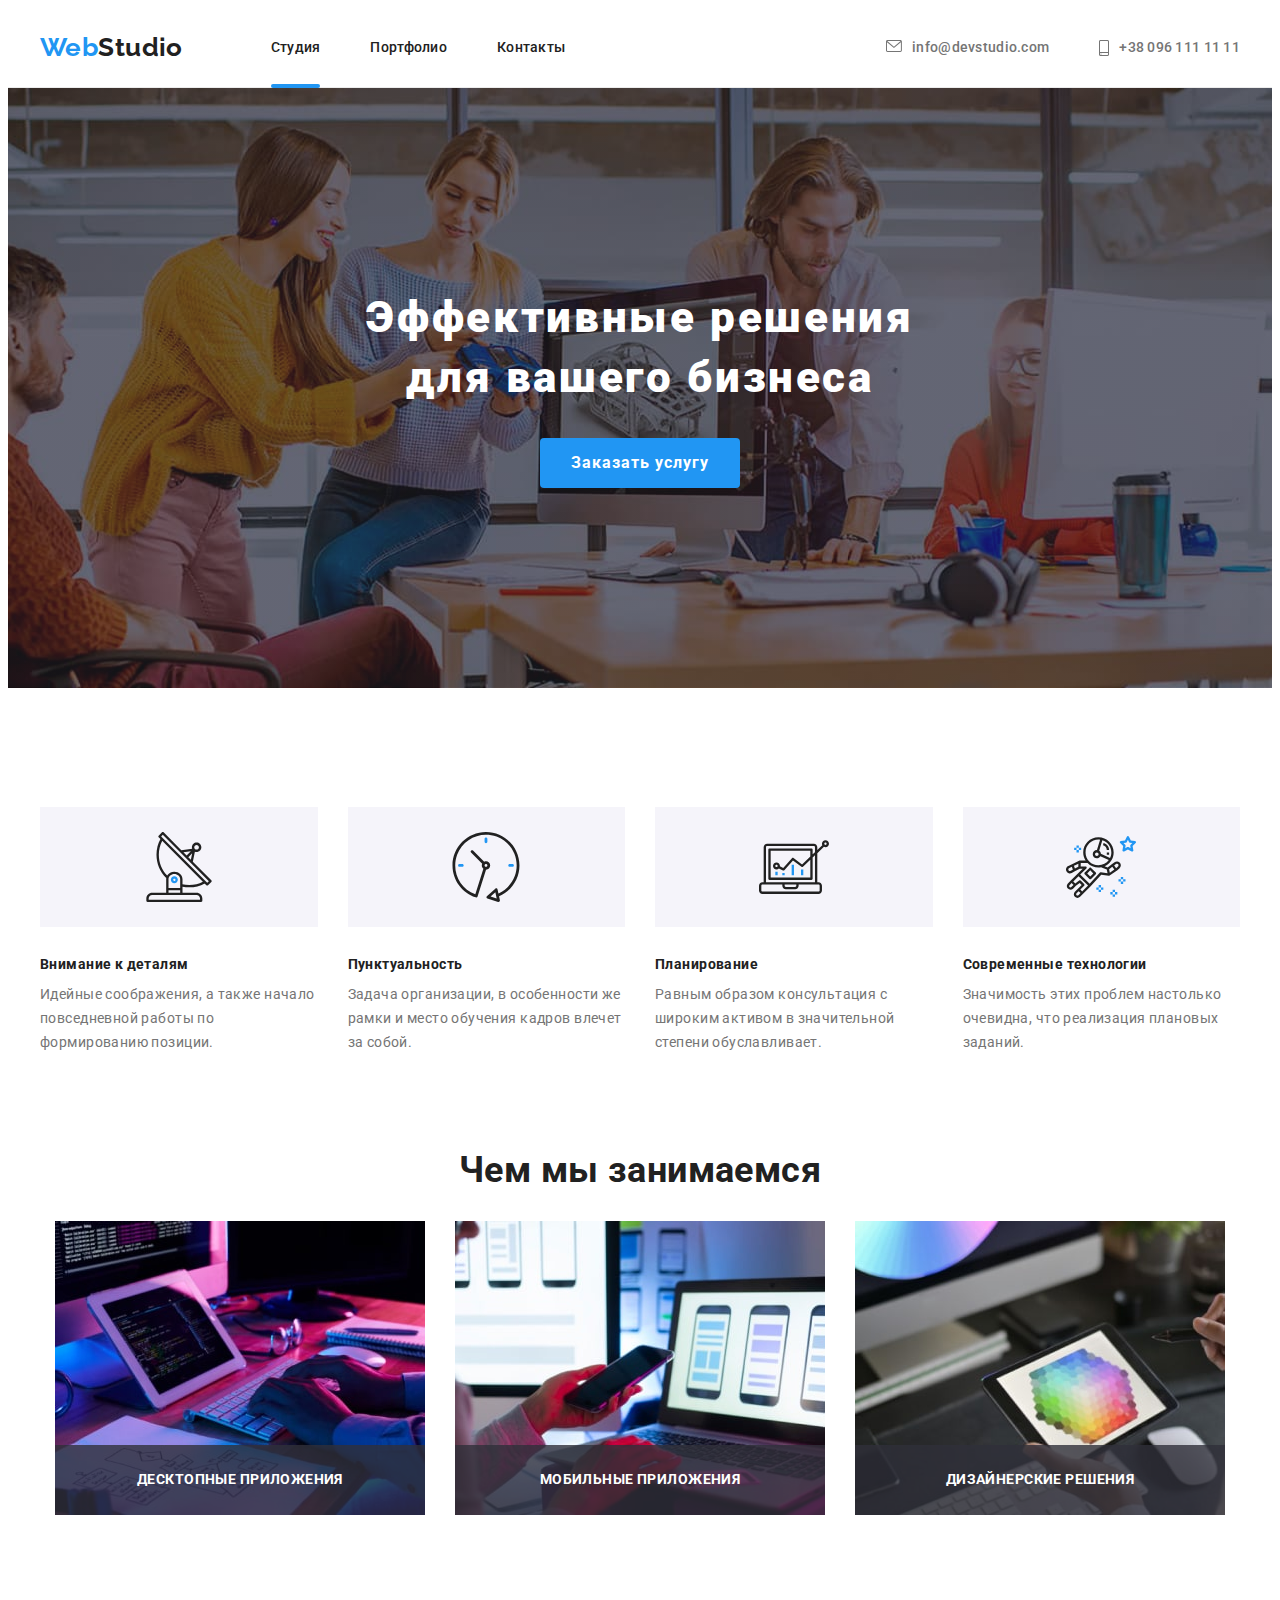
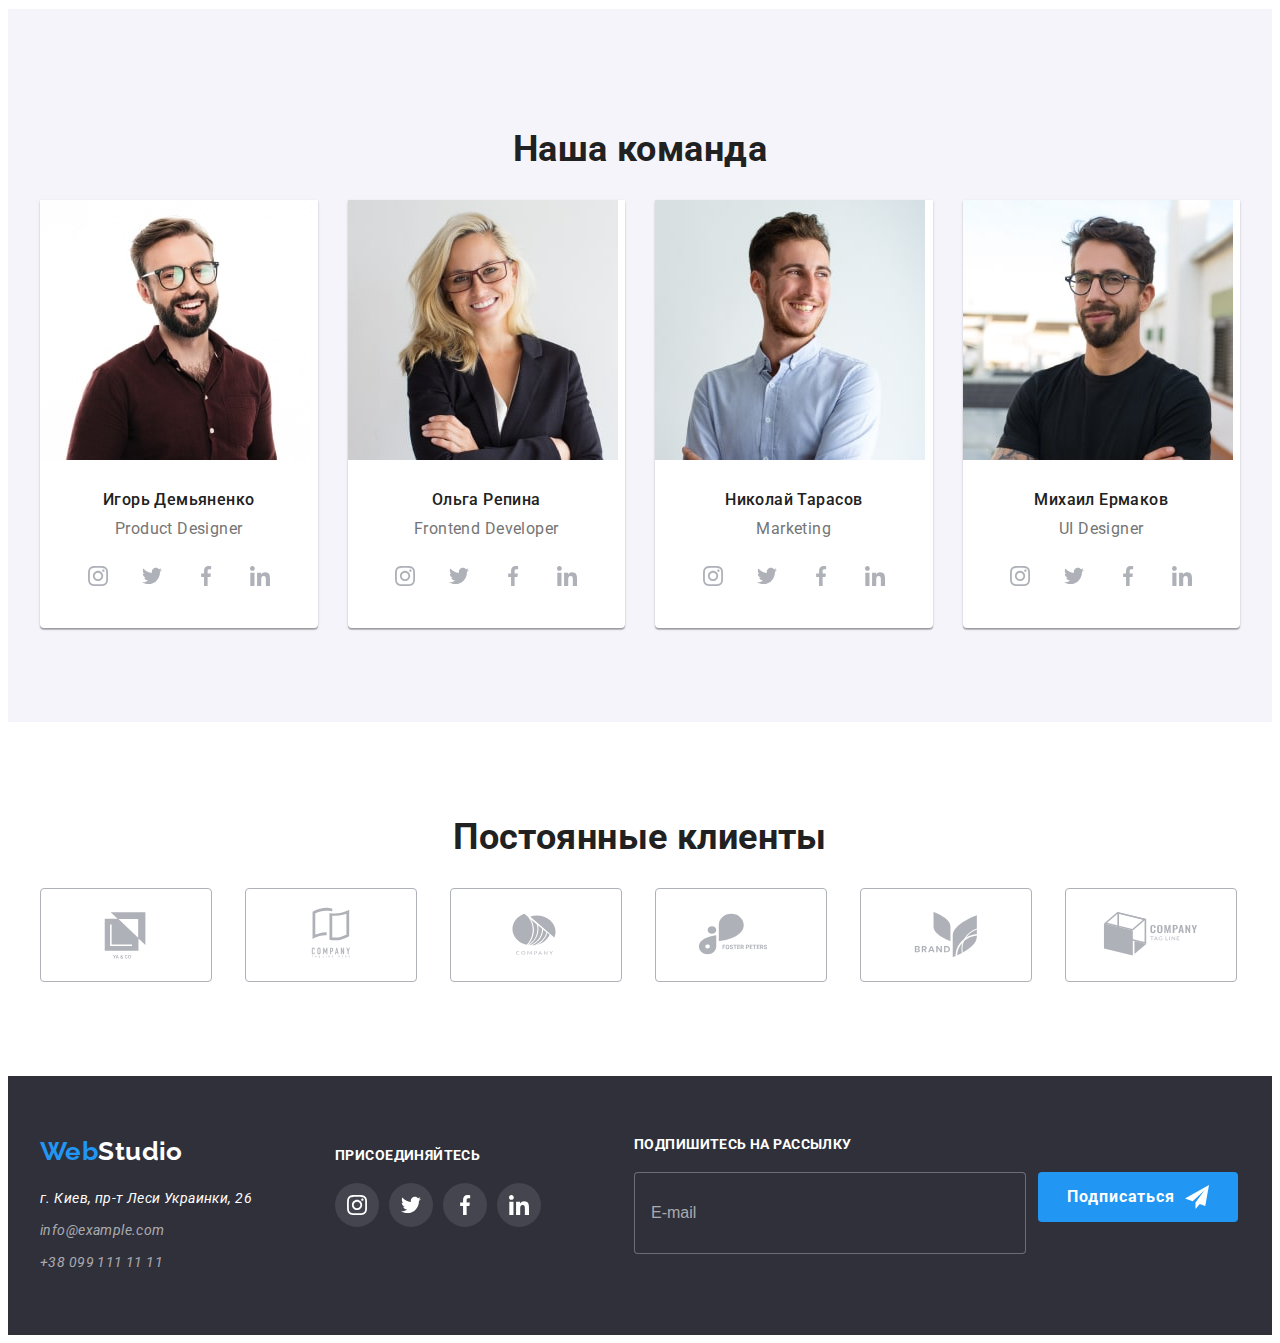
==== commit 7320b01b: "доделки" ====
--- a/index.html
+++ b/index.html
@@ -52,6 +52,7 @@
             </button>
         </div>
         <div class="mob-menu is-hidden">
+            <div class="mob-container">
                 <div class="mob-menu__top">
                     <button class="mob-menu__close">
                         <svg class="mob-menu__icon" width="40" height="40">
@@ -75,15 +76,14 @@
                                 info@devstudio.com</a>
                         </li>
                     </ul>
-                    </div>
-                    <div class="mob-menu-social">
                     <ul class="mob-menu__list-social list">
                         <li class="mob-menu__item-social"> <a class="mob-menu__link-social link" href="">Instagram</a> </li>
                         <li class="mob-menu__item-social"> <a class="mob-menu__link-social link" href="">Twitter</a> </li>
                         <li class="mob-menu__item-social"> <a class="mob-menu__link-social link" href="">Facebook</a> </li>
                         <li class="mob-menu__item-social"> <a class="mob-menu__link-social link" href="">LinkedIn</a> </li>
                     </ul>
-                    </div>
+                </div>
+            </div>
         </div>
     </header>
 <main>
@@ -144,20 +144,23 @@
     </ul>
     </div>
 </section>
-<section class="hobbies section">
+<section class="hobbies">
     <div class="hobbies__container container">
     <h2 class="title">Чем мы занимаемся</h2>
     <ul class="list annexes">
         <li class="annexes__item">
-            <img src="./images/box_1.jpg" alt="пример1" width="370">
+            <img srcset="./images/box_1.jpg 1x, ./images/box_1-2x.jpg 2x"
+            src="./images/box_1.jpg" alt="пример1">
             <p class="annexes__text">Десктопные приложения</p>
             </li>
         <li class="annexes__item">
-            <img src="./images/box_2.jpg" alt="пример2" width="370">
+            <img srcset="./images/box_2.jpg 1x, ./images/box_2-2x.jpg 2x"
+            src="./images/box_2.jpg" alt="пример2">
             <p class="annexes__text">Мобильные приложения</p>
             </li>
         <li class="annexes__item">
-            <img src="./images/box_3.jpg" alt="пример3" width="370">
+            <img srcset="./images/box_3.jpg 1x, ./images/box_3-2x.jpg 2x"
+            src="./images/box_3.jpg" alt="пример3">
             <p class="annexes__text">Дизайнерские решения</p>
             </li>
     </ul>
--- a/css/main.min.css
+++ b/css/main.min.css
@@ -1,2 +1,2 @@
-:root{--main-title-color: #ffffff;--second-title-color: #212121;--main-text-color: #757575;--third-title-color: #2196f3;--main-background: #e5e5e5;--second-background: #2f303a;--main-logo-color: #000000;--footer-text-color: rgba(255, 255, 255, 0.6);--main-btn-color: #f5f4fa}p,h1,h2,h3,h4,h5,h6{margin:0}ul{margin:0;padding:0}img{display:block;max-width:100%}.visually-hidden{position:absolute;width:1px;height:1px;margin:-1px;padding:0;overflow:hidden;border:0;clip:rect(0 0 0 0)}body{font-family:'Roboto', sans-serif;background-color:var(--main-title-color);color:var(--main-text-color);font-size:14px;letter-spacing:0.03em}.list{list-style:none}.link{text-decoration:none}@media screen and (max-width: 1199px){.section{padding-top:60px;padding-bottom:60px}}@media screen and (min-width: 1200px){.section{padding-top:94px;padding-bottom:94px}}.container{margin-left:auto;margin-right:auto;padding-left:15px;padding-right:15px}@media screen and (min-width: 320px){.container{width:320px}}@media screen and (min-width: 480px){.container{width:480px}}@media screen and (min-width: 768px){.container{width:768px}}@media screen and (min-width: 1200px){.container{width:1200px}}.title{font-weight:700;font-size:36px;line-height:1.17;color:var(--second-title-color);text-align:center}@media screen and (min-width: 1200px){.title{margin-bottom:50px}}@media screen and (min-width: 320px){.title{margin-bottom:30px}}.logo{font-family:Raleway;font-weight:700;font-size:26px;line-height:1.19;color:var(--third-title-color)}.button{font-family:inherit;font-weight:700;font-size:16px;line-height:1.87;letter-spacing:0.06em;background-color:var(--third-title-color);color:var(--main-title-color);min-width:200px;height:50px;cursor:pointer;border-radius:4px;border:var(--third-title-color)}.page-header{border-bottom:1px solid #ececec;width:100%}.page-header__navigation{display:inline-flex;flex-direction:row;justify-content:space-between;align-items:center;width:100%}@media screen and (min-width: 768px){.page-header__navigation{flex-wrap:nowrap}}.page-header__list{margin-left:93px}.page-header__list .page-header__item:not(:last-child){margin-right:50px}@media screen and (max-width: 767px){.page-header__list{display:none}}@media screen and (min-width: 768px){.page-header__list{display:flex;flex-wrap:nowrap;margin-left:88px;padding:0}}.contacts{display:none}@media screen and (min-width: 768px){.contacts{padding:0;display:flex;margin-left:auto;align-items:center;flex-wrap:wrap}}@media screen and (max-width: 1199px){.contacts{margin-left:84px}}.header__container{display:flex;align-items:center}.mob-menu__open{margin-left:auto;border:none;background-color:inherit}@media screen and (min-width: 767px){.mob-menu__open{display:none}}.page-header__navigation{display:flex;align-items:center;justify-content:baseline}.logo__text{color:var(--second-title-color)}.page-header__button{border:none;background-color:transparent;display:inline-flex;padding:0px}.page-header__link{color:var(--second-title-color);text-decoration:none;list-style:none;font-weight:500;font-size:14px;line-height:1.1;letter-spacing:0.02em;cursor:pointer;display:block;padding-top:32px;padding-bottom:32px;transition-property:color;transition-duration:250ms;transition-timing-function:cubic-bezier(0.4, 0, 0.2, 1)}.page-header__link:focus,.page-header__link:hover{color:var(--third-title-color)}.page-header__link--active{position:relative}.page-header__link--active::after{display:block;width:100%;height:4px;border-radius:2px;background-color:var(--third-title-color);content:'';position:absolute;left:0px;bottom:-1px}.contacts__link{color:var(--main-text-color);text-decoration:none;font-size:14px;font-weight:500;line-height:1.1;letter-spacing:0.02em;cursor:pointer;display:flex;transition:color 250ms cubic-bezier(0.4, 0, 0.2, 1)}.contacts__link:hover,.contacts__link:focus{color:var(--third-title-color)}@media screen and (min-width: 768px) and (max-width: 1200px){.contacts__link{font-size:12px}}@media screen and (min-width: 1200){.contacts__link{padding-top:32px;padding-bottom:32px}}@media screen and (min-width: 768px) and (max-width: 1199px){.contacts__item:not(:last-child){margin-bottom:10px}}@media screen and (min-width: 1200px){.contacts__item:not(:last-child){margin-right:50px}}.contacts__icon{fill:currentColor;margin-right:10px}.contacts__icon .nav__icon:hover,.contacts__icon .nav__icon:focus{fill:currentColor}.page-header__button{display:none}.menu-open__icon:hover,.menu-open__icon:focus{fill:var(--third-title-color)}.hero__title{color:var(--main-title-color)}.hero__container{text-align:center}.hero__button{margin-top:30px}.hero{background-color:var(--second-background);background-image:linear-gradient(rgba(47,48,58,0.4), rgba(47,48,58,0.4)),url(../images/hero-mobile.jpg);background-repeat:no-repeat;background-position:center;background-size:cover;padding-top:118px;padding-bottom:118px}@media (min-device-pixel-ratio: 2), (-webkit-min-device-pixel-ratio: 2), (min-resolution: 192dpi), (min-resolution: 2dppx){.hero{background-image:linear-gradient(rgba(47,48,58,0.4), rgba(47,48,58,0.4)),url(../images/hero-mobilex2.jpg)}}@media screen and (min-width: 768px){.hero{background-image:linear-gradient(rgba(47,48,58,0.4), rgba(47,48,58,0.4)),url(../images/hero-tablet.jpg);background-repeat:no-repeat;background-position:center;background-size:cover;padding-top:118px;padding-bottom:118px}}@media screen and (min-width: 768px) and (min-device-pixel-ratio: 2), screen and (min-width: 768px) and (-webkit-min-device-pixel-ratio: 2), screen and (min-width: 768px) and (min-resolution: 192dpi), screen and (min-width: 768px) and (min-resolution: 2dppx){.hero{background-image:linear-gradient(rgba(47,48,58,0.4), rgba(47,48,58,0.4)),url(../images/hero-tabletx2.jpg)}}@media screen and (min-width: 1200px){.hero{background-image:linear-gradient(rgba(47,48,58,0.4), rgba(47,48,58,0.4)),url(../images/hero-desktop.jpg);background-repeat:no-repeat;background-position:center;background-size:cover;padding-top:200px;padding-bottom:200px}}@media screen and (min-width: 1200px) and (min-device-pixel-ratio: 2), screen and (min-width: 1200px) and (-webkit-min-device-pixel-ratio: 2), screen and (min-width: 1200px) and (min-resolution: 192dpi), screen and (min-width: 1200px) and (min-resolution: 2dppx){.hero{background-image:linear-gradient(rgba(47,48,58,0.4), rgba(47,48,58,0.4)),url(../images/hero-desktopx2.jpg)}}@media screen and (max-width: 1199px){.hero__title{font-weight:900;font-size:26px;line-height:1.61;letter-spacing:0.06em;max-width:360px;margin-right:auto;margin-left:auto}}@media screen and (min-width: 1200px){.hero__title{font-weight:900;font-size:44px;line-height:1.36;letter-spacing:0.06em;width:620px;margin-right:auto;margin-left:auto}}@media screen and (max-width: 479px){.hero{padding-top:97px;padding-bottom:97px}}.about__body{padding-left:15px;padding-right:15px;text-align:center;padding-top:25px}.about__body .about__list{padding:0;margin:0}@media screen and (min-width: 768px){.about__body .about__list{display:flex;flex-wrap:wrap;margin:-15px}}.about__body .about__item{text-align:center}@media screen and (min-width: 768px){.about__body .about__item{flex-basis:calc((100% - 4 * 15px) / 2);margin:15px}}@media screen and (min-width: 1200px){.about__body .about__item{flex-basis:calc((100% - 8 * 15px) / 4);margin:15px}}@media screen and (max-width: 767px){.about__body .about__item:not(:last-child){margin-bottom:30px}}.about__body .about__column{background-color:var(--main-btn-color);height:120px;display:flex;justify-content:center;align-items:center}.about__body .about__title{font-weight:700;font-size:14px;line-height:1.14;letter-spacing:0.03em;color:var(--second-title-color);text-align:start;margin-top:30px}@media screen and (max-width: 767px){.about__body .about__title{text-align:center}}.about__body .about__text{font-weight:400;font-size:14px;line-height:1.71;letter-spacing:0.03em;color:var(--main-text-color);text-align:start;margin-top:10px}@media screen and (max-width: 1199px){.hobbies{display:none}}.hobbies{padding:0}.hobbies__container{padding:0}.annexes{padding-left:15px;padding-right:15px;display:flex;flex-wrap:wrap}.annexes__item{margin-right:30px;position:relative}.annexes__item:last-child{margin-right:0}.annexes__text{font-weight:700;font-size:14px;line-height:1.14;color:var(--main-title-color);position:absolute;bottom:0;left:0;text-transform:uppercase;background-color:rgba(47,48,58,0.8);width:100%;height:70px;display:flex;align-items:center;justify-content:center}.team{background-color:var(--main-btn-color)}.team__container{text-align:center;padding-top:25px}.team__list{padding:0;margin:0}@media screen and (min-width: 768px){.team__list{display:flex;flex-wrap:wrap;margin:-15px}}.team__item{text-align:center}@media screen and (min-width: 768px){.team__item{flex-basis:calc((100% - 4 * 15px) / 2);margin:15px}}@media screen and (min-width: 1200px){.team__item{flex-basis:calc((100% - 8 * 15px) / 4);margin:15px}}@media screen and (max-width: 767px){.team__item:not(:last-child){margin-bottom:30px}}.team__item{background:var(--main-title-color);box-shadow:0px 1px 3px rgba(0,0,0,0.12),0px 1px 1px rgba(0,0,0,0.14),0px 2px 1px rgba(0,0,0,0.2);border-radius:0px 0px 4px 4px}.team__title{font-weight:500;font-size:16px;line-height:1.19;color:var(--second-title-color);margin-top:30px}.team__text{font-size:16px;line-height:1.19;margin-top:10px}.team__icon{text-align:center;margin-top:16px;padding-bottom:24px}@media screen and (min-width: 1200px){.team__icon{padding-bottom:30px}}.social-network{display:flex;justify-content:center;align-content:center;padding:0;margin:0}.social-network__item+.social-network__item{margin-left:10px}.social-network__link{width:44px;height:44px;display:flex;align-items:center;justify-content:center;border-radius:50%;color:#afb1b8;transition:color 250ms cubic-bezier(0.4, 0, 0.2, 1),background-color 250ms cubic-bezier(0.4, 0, 0.2, 1)}.social-network__link:hover,.social-network__link:focus{background-color:var(--third-title-color);color:var(--main-title-color)}.social-network__icon{fill:currentColor}.clients__list{padding:0;margin:0;display:flex;flex-wrap:wrap;margin:-15px}@media screen and (max-width: 767px){.clients__item{flex-basis:calc((100% - 4 * 15px) / 2);margin:15px}.clients__link{max-width:210px;height:92px}}@media screen and (min-width: 768px){.clients__item{flex-basis:calc((100% - 6 * 15px) / 3);margin:15px}.clients__link{width:226px;height:92px}}@media screen and (min-width: 1200px){.clients__item{flex-basis:calc((100% - 12 * 15px) / 6)}.clients__link{width:170px;height:92px}.clients__title{margin-top:0}}.clients__link{display:flex;justify-content:center;align-items:center;color:#afb1b8;border:1px solid #afb1b8;border-radius:4px;transition:color 250ms cubic-bezier(0.4, 0, 0.2, 1),background-color 250ms cubic-bezier(0.4, 0, 0.2, 1)}.clients__link:hover,.clients__link:focus{color:var(--third-title-color);border:1px solid var(--third-title-color)}.clients__icon{fill:currentColor}.page-footer{padding-top:60px;background-color:var(--second-background)}.page-footer__content{text-align:center;padding-top:104px}.contact{padding:0}.page-footer__logo{display:block;margin-bottom:20px}.logo__label{color:var(--main-title-color)}.contact__item:not(:last-child){margin-bottom:8px}.contact__link{line-height:1.71;color:var(--footer-text-color);transition:color 250ms cubic-bezier(0.4, 0, 0.2, 1)}.contact__link:hover,.contact__link:focus{color:var(--third-title-color)}.contact__link--color{color:var(--main-title-color)}.connect{margin-top:60px;text-align:center}.footer-title{font-weight:700;font-size:14px;line-height:16px;letter-spacing:0.03em;text-transform:uppercase;color:var(--main-title-color)}.connect__list{padding:0;margin-top:20px}.social-network__link--color{background-color:#44454e;color:var(--main-title-color);transition:background-color 250ms cubic-bezier(0.4, 0, 0.2, 1)}.envelop{text-align:center;padding-top:60px}.panel{padding-top:20px}.page-form__input{width:100%;max-width:450px;height:50px;border-radius:4px;border:1px solid rgba(255,255,255,0.3);background-color:var(--second-background);padding:15px 16px;color:rgba(255,255,255,0.3);outline:none}.page-form__input::placeholder{font-weight:400;font-size:16px;line-height:1.25;letter-spacing:3%;color:rgba(255,255,255,0.6)}.page-form__button{margin-top:20px;margin-bottom:16px}@media screen and (min-width: 768px){.page-footer__common{display:flex;justify-content:space-around;align-items:baseline;padding-top:60px}.page-footer__content{padding-top:0}.page-footer{padding-top:0}.connect{margin-top:0}.page-form__input{display:block;margin-left:auto;margin-right:auto}.page-form__button{margin-bottom:60px}}@media screen and (min-width: 1200px){.page-footer{padding-top:60px;padding-bottom:60px}.page-footer__overlay{display:flex;justify-content:baseline}.envelop{margin-left:93px}.page-form{display:flex;margin-top:20px}.page-footer__content{padding-right:13px}.contact{justify-content:start}.page-form__input{width:358px;height:50px;padding:15px 16px}.page-form__button{margin:0;margin-left:12px;display:flex;align-items:center;justify-content:center;cursor:pointer}.page-form__icon{margin-left:10px;width:24px;height:24px}.page-footer__content{text-align:start}.connect{text-align:start;margin-left:70px}.footer-title{text-align:start}.page-footer__common{padding-top:0}.envelop{padding-top:0}}.backdrop{width:100vw;height:100vh;background-color:rgba(0,0,0,0.2);position:fixed;top:0;transition:opacity 1000ms cubic-bezier(0.4, 0, 0.2, 1),visibility 1000ms cubic-bezier(0.4, 0, 0.2, 1)}.backdrop.is-hidden .modal-window{transform:scale(1.5) rotate(180deg);transition:transform 1000ms cubic-bezier(0.4, 0, 0.2, 1)}.modal-window{width:528px;min-height:581px;background-color:var(--main-title-color);position:absolute;top:50%;left:50%;transform:translate(-50%, -50%) scale(1);transition:transform 1000ms cubic-bezier(0.4, 0, 0.2, 1);padding:40px}@media screen and (max-width: 1199px){.modal-window{max-width:450px;max-height:609px}}@media screen and (max-width: 430px){.modal-window{max-width:420px}}@media screen and (max-width: 405px){.modal-window{max-width:390px}}@media screen and (max-width: 375px){.modal-window{max-width:360px}}@media screen and (max-width: 345px){.modal-window{max-width:335px}}.modal-window__button{width:30px;height:30px;border:1px solid rgba(0,0,0,0.1);background-color:transparent;border-radius:50%;position:absolute;top:8px;right:8px;display:flex;justify-content:center;align-items:center;cursor:pointer}.modal-window__icon{transition:fill 250ms cubic-bezier(0.4, 0, 0.2, 1)}.modal-window__icon:hover{fill:var(--third-title-color)}.is-hidden{visibility:hidden;opacity:0;pointer-events:none}.modal-window__text{text-align:center;margin-bottom:12px;font-weight:700;font-size:20px;line-height:1.15;letter-spacing:0.03em;color:var(--second-title-color)}.modal-form__label{font-weight:400;font-size:12px;line-height:1.17;letter-spacing:0.01em;color:var(--main-text-color)}.modal-form__input{width:100%;height:40px;margin-top:4px;outline:none;padding-left:42px;cursor:pointer;border-radius:4px;transition:border-color 250ms cubic-bezier(0.4, 0, 0.2, 1)}.modal-form__input:focus{border-color:var(--third-title-color)}.modal-form__input:focus+.modal-form__icon{fill:var(--third-title-color)}.textarea{width:100%;margin-top:4px;resize:none;height:120px;padding:12px 16px;outline:none;border-radius:4px;margin-bottom:8px}.textarea::placeholder{font-weight:400;font-size:12px;line-height:1.17;letter-spacing:0.01em;color:rgba(117,117,117,0.5)}.modal-wrap{margin-bottom:10px;position:relative}.modal-form__icon{position:absolute;left:12px;top:50%;transition:fill 250ms cubic-bezier(0.4, 0, 0.2, 1)}.content-checkbox__label{font-weight:400;font-size:12px;line-height:1.17;letter-spacing:0.03em;color:var(--main-text-color);display:flex}@media screen and (min-width: 1200px){.content-checkbox__label{font-size:14px;line-height:1.17}}@media screen and (max-width: 430px){.content-checkbox__label{font-size:11px;line-height:1.17}}@media screen and (max-width: 430px){.content-checkbox__label{font-size:10px;line-height:1.17}}@media screen and (max-width: 375px){.content-checkbox__label{font-size:9px;line-height:1.17}}@media screen and (max-width: 345px){.content-checkbox__label{font-size:8px;line-height:1.17}}.content-checkbox__span{width:16px;height:15px;border:2px solid #000000;border-radius:2px;margin-right:5px;display:flex;align-items:center;justify-content:center;transition:background-color 250ms cubic-bezier(0.4, 0, 0.2, 1),border-color 250ms cubic-bezier(0.4, 0, 0.2, 1)}.content-checkbox__input:checked+.content-checkbox__label .content-checkbox__span{background-color:var(--third-title-color);border:none}.content-checkbox__link{color:var(--third-title-color);padding-left:4px}.content-checkbox__button{display:block;margin:0 auto;margin-top:30px}@media screen and (max-width: 1199px){.portfolio{padding-top:60px;padding-bottom:60px}}@media screen and (min-width: 1200px){.portfolio{padding-top:94px;padding-bottom:94px}}.button-set{display:flex;flex-wrap:wrap;padding:0}@media screen and (max-width: 767px){.button-set{margin-bottom:40px}}@media screen and (min-width: 768px){.button-set{justify-content:center;margin-bottom:14px}}@media screen and (min-width: 1200px){.button-set{margin-bottom:50px}}.button-set__item{margin-right:8px;margin-bottom:15px}.button-set__btn{display:inline-block;min-width:73px;font-weight:500;border-radius:4px;border:1px solid var(--main-btn-color);font-size:16px;line-height:1.62;letter-spacing:0.03em;color:var(--second-title-color);background-color:var(--main-btn-color);cursor:pointer;padding:6px 22px;transition:color 250ms cubic-bezier(0.4, 0, 0.2, 1),background-color 250ms cubic-bezier(0.4, 0, 0.2, 1),box-shadow 250ms cubic-bezier(0.4, 0, 0.2, 1)}.button-set__btn:hover,.button-set__btn:focus{color:var(--main-title-color);background-color:var(--third-title-color);box-shadow:0px 1px 3px rgba(0,0,0,0.12),0px 1px 1px rgba(0,0,0,0.14),0px 2px 1px rgba(0,0,0,0.2)}.card-set{padding:0}@media screen and (min-width: 768px){.card-set{display:flex;flex-wrap:wrap;margin:-15px}}.card-set__image{display:block;max-width:100%;height:auto}@media screen and (max-width: 479px){.card-set__image{height:250px}}.card-set__item{width:100%}@media screen and (max-width: 767px){.card-set__item:not(:last-child){margin-bottom:30px}}@media screen and (min-width: 768px){.card-set__item{flex-basis:calc((100% - 4 * 15px) / 2);margin:15px}}@media screen and (min-width: 1200px){.card-set__item{flex-basis:calc((100% - 6 * 15px) / 3);margin:15px}}.card-set__title{padding:20px 24px 4px;font-weight:700;font-size:18px;line-height:2;letter-spacing:0.06em;color:var(--second-title-color)}.card-set__text{padding:0px 24px 20px;font-size:16px;line-height:1.87;letter-spacing:0.03em;color:var(--main-text-color)}.wrap-image{position:relative;overflow:hidden}.popup-window{position:absolute;top:0;left:0;font-weight:400;font-size:18px;line-height:1.55;letter-spacing:3%;color:var(--main-title-color);background-color:rgba(33,150,243,0.9);width:100%;height:100%;padding:63px 24px;transform:translateY(100%);transition:transform 250ms cubic-bezier(0.4, 0, 0.2, 1)}.card-set__link:hover .popup-window{transform:translateY(0)}@media screen and (max-width: 479px){.popup-window{padding-top:12px}}.card-set__link{display:block;transition:box-shadow 250ms cubic-bezier(0.4, 0, 0.2, 1)}.card-set__link:hover,.card-set__link:focus{box-shadow:0px 1px 3px rgba(0,0,0,0.12),0px 1px 1px rgba(0,0,0,0.14),0px 2px 1px rgba(0,0,0,0.2);border-radius:0px 0px 4px 4px}.mob-menu{position:fixed;background-color:#fff;top:0;width:100vw;height:100vh;z-index:5;padding-bottom:48px}.mob-menu .container{height:100%;display:flex;flex-direction:column;justify-content:space-between}.mob-menu__list{padding:0}.mob-menu__bottom{margin-top:306px;margin-left:40px}.mob-menu__close{position:absolute;top:10px;right:15px;margin-left:auto;border:none;background-color:inherit;padding:0;color:#212121}.mob-menu__icon:focus,.mob-menu__icon:hover{fill:var(--third-title-color)}.mob-menu__link{font-family:Roboto;color:#212121;font-style:normal;font-weight:500;font-size:40px;line-height:1.17;letter-spacing:0.02em}.mob-menu__top{margin-top:48px;margin-left:40px}.mob-menu__contacts{padding:0}.mob-menu__item:not(:last-child){margin-bottom:32px}.mob-menu__link-tel{font-family:Roboto;font-style:normal;font-weight:500;font-size:34px;line-height:1.17;letter-spacing:0.02em;color:var(--third-title-color)}.mob-menu__item-tel{margin-bottom:32px}.mob-menu__item-mail{margin-bottom:64px}.mob-menu__link-mail{font-family:Roboto;font-style:normal;font-weight:500;font-size:24px;line-height:1.16;letter-spacing:0.02em;color:var(--main-text-color)}.mob-menu__list-social{display:flex;padding:0;max-width:357px}.mob-menu__link-social{font-family:Roboto;font-style:normal;font-weight:500;font-size:18px;line-height:1.22;letter-spacing:0.02em;color:var(--third-title-color)}.mob-menu__item-social:not(:first-child){margin-left:10px}.mob-menu__item-social:not(:last-child):after{content:'';border:1px solid rgba(33,33,33,0.2);transform:rotate(90deg);width:1px;margin-left:10px}@media screen and (max-width: 479px){.mob-menu__item-social:not(:first-child){margin-left:4px}.mob-menu__item-social:not(:last-child):after{content:'';border:1px solid rgba(33,33,33,0.2);transform:rotate(90deg);width:1px;margin-left:4px}}@media screen and (min-width: 360px){.mob-menu-social{margin-left:40px}}
+:root{--main-title-color: #ffffff;--second-title-color: #212121;--main-text-color: #757575;--third-title-color: #2196f3;--main-background: #e5e5e5;--second-background: #2f303a;--main-logo-color: #000000;--footer-text-color: rgba(255, 255, 255, 0.6);--main-btn-color: #f5f4fa}p,h1,h2,h3,h4,h5,h6{margin:0}ul{margin:0;padding:0}img{display:block;max-width:100%}.visually-hidden{position:absolute;width:1px;height:1px;margin:-1px;padding:0;overflow:hidden;border:0;clip:rect(0 0 0 0)}body{font-family:'Roboto', sans-serif;background-color:var(--main-title-color);color:var(--main-text-color);font-size:14px;letter-spacing:0.03em}.list{list-style:none}.link{text-decoration:none}@media screen and (max-width: 1199px){.section{padding-top:60px;padding-bottom:60px}}@media screen and (min-width: 1200px){.section{padding-top:94px;padding-bottom:94px}}.container{margin-left:auto;margin-right:auto;padding-left:15px;padding-right:15px}@media screen and (min-width: 320px){.container{width:320px}}@media screen and (min-width: 480px){.container{width:480px}}@media screen and (min-width: 768px){.container{width:768px}}@media screen and (min-width: 1200px){.container{width:1200px}}.title{font-weight:700;font-size:36px;line-height:1.17;color:var(--second-title-color);text-align:center}@media screen and (min-width: 1200px){.title{margin-bottom:50px}}@media screen and (min-width: 320px){.title{margin-bottom:30px}}.logo{font-family:Raleway;font-weight:700;font-size:26px;line-height:1.19;color:var(--third-title-color)}.button{font-family:inherit;font-weight:700;font-size:16px;line-height:1.87;letter-spacing:0.06em;background-color:var(--third-title-color);color:var(--main-title-color);min-width:200px;height:50px;cursor:pointer;border-radius:4px;border:var(--third-title-color)}.page-header{border-bottom:1px solid #ececec;width:100%}.page-header__navigation{display:inline-flex;flex-direction:row;justify-content:space-between;align-items:center;width:100%}@media screen and (min-width: 768px){.page-header__navigation{flex-wrap:nowrap}}.page-header__list{margin-left:93px}.page-header__list .page-header__item:not(:last-child){margin-right:50px}@media screen and (max-width: 767px){.page-header__list{display:none}}@media screen and (min-width: 768px){.page-header__list{display:flex;flex-wrap:nowrap;margin-left:88px;padding:0}}.contacts{display:none}@media screen and (min-width: 768px){.contacts{padding:0;display:flex;margin-left:auto;align-items:center;flex-wrap:wrap}}@media screen and (max-width: 1199px){.contacts{margin-left:84px}}.header__container{display:flex;align-items:center}.mob-menu__open{margin-left:auto;border:none;background-color:inherit}@media screen and (min-width: 767px){.mob-menu__open{display:none}}.page-header__navigation{display:flex;align-items:center;justify-content:baseline}.logo__text{color:var(--second-title-color)}.page-header__button{border:none;background-color:transparent;display:inline-flex;padding:0px}.page-header__link{color:var(--second-title-color);text-decoration:none;list-style:none;font-weight:500;font-size:14px;line-height:1.1;letter-spacing:0.02em;cursor:pointer;display:block;padding-top:32px;padding-bottom:32px;transition-property:color;transition-duration:250ms;transition-timing-function:cubic-bezier(0.4, 0, 0.2, 1)}.page-header__link:focus,.page-header__link:hover{color:var(--third-title-color)}.page-header__link--active{position:relative}.page-header__link--active::after{display:block;width:100%;height:4px;border-radius:2px;background-color:var(--third-title-color);content:'';position:absolute;left:0px;bottom:-1px}.contacts__link{color:var(--main-text-color);text-decoration:none;font-size:14px;font-weight:500;line-height:1.1;letter-spacing:0.02em;cursor:pointer;display:flex;transition:color 250ms cubic-bezier(0.4, 0, 0.2, 1)}.contacts__link:hover,.contacts__link:focus{color:var(--third-title-color)}@media screen and (min-width: 768px) and (max-width: 1200px){.contacts__link{font-size:12px}}@media screen and (min-width: 1200){.contacts__link{padding-top:32px;padding-bottom:32px}}@media screen and (min-width: 768px) and (max-width: 1199px){.contacts__item:not(:last-child){margin-bottom:10px}}@media screen and (min-width: 1200px){.contacts__item:not(:last-child){margin-right:50px}}.contacts__icon{fill:currentColor;margin-right:10px}.contacts__icon .nav__icon:hover,.contacts__icon .nav__icon:focus{fill:currentColor}.page-header__button{display:none}.menu-open__icon:hover,.menu-open__icon:focus{fill:var(--third-title-color)}.hero__title{color:var(--main-title-color)}.hero__container{text-align:center}.hero__button{margin-top:30px}.hero{background-color:var(--second-background);background-image:linear-gradient(rgba(47,48,58,0.4), rgba(47,48,58,0.4)),url(../images/hero-mobile.jpg);background-repeat:no-repeat;background-position:center;background-size:cover;padding-top:118px;padding-bottom:118px}@media (min-device-pixel-ratio: 2), (-webkit-min-device-pixel-ratio: 2), (min-resolution: 192dpi), (min-resolution: 2dppx){.hero{background-image:linear-gradient(rgba(47,48,58,0.4), rgba(47,48,58,0.4)),url(../images/hero-mobilex2.jpg)}}@media screen and (min-width: 768px){.hero{background-image:linear-gradient(rgba(47,48,58,0.4), rgba(47,48,58,0.4)),url(../images/hero-tablet.jpg);background-repeat:no-repeat;background-position:center;background-size:cover;padding-top:118px;padding-bottom:118px}}@media screen and (min-width: 768px) and (min-device-pixel-ratio: 2), screen and (min-width: 768px) and (-webkit-min-device-pixel-ratio: 2), screen and (min-width: 768px) and (min-resolution: 192dpi), screen and (min-width: 768px) and (min-resolution: 2dppx){.hero{background-image:linear-gradient(rgba(47,48,58,0.4), rgba(47,48,58,0.4)),url(../images/hero-tabletx2.jpg)}}@media screen and (min-width: 1200px){.hero{background-image:linear-gradient(rgba(47,48,58,0.4), rgba(47,48,58,0.4)),url(../images/hero-desktop.jpg);background-repeat:no-repeat;background-position:center;background-size:cover;padding-top:200px;padding-bottom:200px}}@media screen and (min-width: 1200px) and (min-device-pixel-ratio: 2), screen and (min-width: 1200px) and (-webkit-min-device-pixel-ratio: 2), screen and (min-width: 1200px) and (min-resolution: 192dpi), screen and (min-width: 1200px) and (min-resolution: 2dppx){.hero{background-image:linear-gradient(rgba(47,48,58,0.4), rgba(47,48,58,0.4)),url(../images/hero-desktopx2.jpg)}}@media screen and (max-width: 1199px){.hero__title{font-weight:900;font-size:26px;line-height:1.61;letter-spacing:0.06em;max-width:360px;margin-right:auto;margin-left:auto}}@media screen and (min-width: 1200px){.hero__title{font-weight:900;font-size:44px;line-height:1.36;letter-spacing:0.06em;width:620px;margin-right:auto;margin-left:auto}}@media screen and (max-width: 479px){.hero{padding-top:97px;padding-bottom:97px}}.about__body{padding-left:15px;padding-right:15px;text-align:center;padding-top:25px}.about__body .about__list{padding:0;margin:0}@media screen and (min-width: 768px){.about__body .about__list{display:flex;flex-wrap:wrap;margin:-15px}}.about__body .about__item{text-align:center}@media screen and (min-width: 768px){.about__body .about__item{flex-basis:calc((100% - 4 * 15px) / 2);margin:15px}}@media screen and (min-width: 1200px){.about__body .about__item{flex-basis:calc((100% - 8 * 15px) / 4);margin:15px}}@media screen and (max-width: 767px){.about__body .about__item:not(:last-child){margin-bottom:30px}}.about__body .about__column{background-color:var(--main-btn-color);height:120px;display:flex;justify-content:center;align-items:center}.about__body .about__title{font-weight:700;font-size:14px;line-height:1.14;letter-spacing:0.03em;color:var(--second-title-color);text-align:start;margin-top:30px}@media screen and (max-width: 767px){.about__body .about__title{text-align:center}}.about__body .about__text{font-weight:400;font-size:14px;line-height:1.71;letter-spacing:0.03em;color:var(--main-text-color);text-align:start;margin-top:10px}@media screen and (max-width: 1199px){.hobbies{display:none}}.hobbies{padding-bottom:94px}.hobbies__container{padding:0}.annexes{padding-left:15px;padding-right:15px;display:flex;flex-wrap:wrap}.annexes__item{margin-right:30px;position:relative}.annexes__item:last-child{margin-right:0}.annexes__text{font-weight:700;font-size:14px;line-height:1.14;color:var(--main-title-color);position:absolute;bottom:0;left:0;text-transform:uppercase;background-color:rgba(47,48,58,0.8);width:100%;height:70px;display:flex;align-items:center;justify-content:center}.team{background-color:var(--main-btn-color)}.team__container{text-align:center;padding-top:25px}.team__list{padding:0;margin:0}@media screen and (min-width: 768px){.team__list{display:flex;flex-wrap:wrap;margin:-15px}}.team__item{text-align:center}@media screen and (min-width: 768px){.team__item{flex-basis:calc((100% - 4 * 15px) / 2);margin:15px}}@media screen and (min-width: 1200px){.team__item{flex-basis:calc((100% - 8 * 15px) / 4);margin:15px}}@media screen and (max-width: 767px){.team__item:not(:last-child){margin-bottom:30px}}.team__item{background:var(--main-title-color);box-shadow:0px 1px 3px rgba(0,0,0,0.12),0px 1px 1px rgba(0,0,0,0.14),0px 2px 1px rgba(0,0,0,0.2);border-radius:0px 0px 4px 4px}.team__title{font-weight:500;font-size:16px;line-height:1.19;color:var(--second-title-color);margin-top:30px}.team__text{font-size:16px;line-height:1.19;margin-top:10px}.team__icon{text-align:center;margin-top:16px;padding-bottom:24px}@media screen and (min-width: 1200px){.team__icon{padding-bottom:30px}}.social-network{display:flex;justify-content:center;align-content:center;padding:0;margin:0}.social-network__item+.social-network__item{margin-left:10px}.social-network__link{width:44px;height:44px;display:flex;align-items:center;justify-content:center;border-radius:50%;color:#afb1b8;transition:color 250ms cubic-bezier(0.4, 0, 0.2, 1),background-color 250ms cubic-bezier(0.4, 0, 0.2, 1)}.social-network__link:hover,.social-network__link:focus{background-color:var(--third-title-color);color:var(--main-title-color)}.social-network__icon{fill:currentColor}.clients__list{padding:0;margin:0;display:flex;flex-wrap:wrap;margin:-15px}@media screen and (max-width: 767px){.clients__item{flex-basis:calc((100% - 4 * 15px) / 2);margin:15px}.clients__link{max-width:210px;height:92px}}@media screen and (min-width: 768px){.clients__item{flex-basis:calc((100% - 6 * 15px) / 3);margin:15px}.clients__link{width:226px;height:92px}}@media screen and (min-width: 1200px){.clients__item{flex-basis:calc((100% - 12 * 15px) / 6)}.clients__link{width:170px;height:92px}.clients__title{margin-top:0}}.clients__link{display:flex;justify-content:center;align-items:center;color:#afb1b8;border:1px solid #afb1b8;border-radius:4px;transition:color 250ms cubic-bezier(0.4, 0, 0.2, 1),background-color 250ms cubic-bezier(0.4, 0, 0.2, 1)}.clients__link:hover,.clients__link:focus{color:var(--third-title-color);border:1px solid var(--third-title-color)}.clients__icon{fill:currentColor}.page-footer{padding-top:60px;background-color:var(--second-background)}.page-footer__content{text-align:center}.contact{padding:0}.page-footer__logo{display:block;margin-bottom:20px}.logo__label{color:var(--main-title-color)}.contact__item:not(:last-child){margin-bottom:8px}.contact__link{line-height:1.71;color:var(--footer-text-color);transition:color 250ms cubic-bezier(0.4, 0, 0.2, 1)}.contact__link:hover,.contact__link:focus{color:var(--third-title-color)}.contact__link--color{color:var(--main-title-color)}.connect{margin-top:60px;text-align:center}.footer-title{font-weight:700;font-size:14px;line-height:16px;letter-spacing:0.03em;text-transform:uppercase;color:var(--main-title-color)}.connect__list{padding:0;margin-top:20px}.social-network__link--color{background-color:#44454e;color:var(--main-title-color);transition:background-color 250ms cubic-bezier(0.4, 0, 0.2, 1)}.envelop{text-align:center;padding-top:60px}.panel{padding-top:20px}.page-form__input{width:100%;max-width:450px;height:50px;border-radius:4px;border:1px solid rgba(255,255,255,0.3);background-color:var(--second-background);padding:15px 16px;color:rgba(255,255,255,0.3);outline:none}.page-form__input::placeholder{font-weight:400;font-size:16px;line-height:1.25;letter-spacing:3%;color:rgba(255,255,255,0.6)}.page-form__button{margin-top:20px;margin-bottom:16px}@media screen and (min-width: 768px){.page-footer__common{display:flex;justify-content:space-around;align-items:baseline;padding-top:60px}.page-footer__content{padding-top:0}.page-footer{padding-top:0}.connect{margin-top:0}.page-form__input{display:block;margin-left:auto;margin-right:auto}.page-form__button{margin-bottom:60px}}@media screen and (min-width: 1200px){.page-footer{padding-top:60px;padding-bottom:60px}.page-footer__overlay{display:flex;justify-content:baseline}.envelop{margin-left:93px}.page-form{display:flex;margin-top:20px}.page-footer__content{padding-right:13px}.contact{justify-content:start}.page-form__input{width:358px;height:50px;padding:15px 16px}.page-form__button{margin:0;margin-left:12px;display:flex;align-items:center;justify-content:center;cursor:pointer}.page-form__icon{margin-left:10px;width:24px;height:24px}.page-footer__content{text-align:start}.connect{text-align:start;margin-left:70px}.footer-title{text-align:start}.page-footer__common{padding-top:0}.envelop{padding-top:0}}.backdrop{width:100vw;height:100vh;background-color:rgba(0,0,0,0.2);position:fixed;top:0;transition:opacity 1000ms cubic-bezier(0.4, 0, 0.2, 1),visibility 1000ms cubic-bezier(0.4, 0, 0.2, 1)}.backdrop.is-hidden .modal-window{transform:scale(1.5) rotate(180deg);transition:transform 1000ms cubic-bezier(0.4, 0, 0.2, 1)}.modal-window{width:528px;min-height:581px;background-color:var(--main-title-color);position:absolute;top:50%;left:50%;transform:translate(-50%, -50%) scale(1);transition:transform 1000ms cubic-bezier(0.4, 0, 0.2, 1);padding:40px}@media screen and (max-width: 1199px){.modal-window{max-width:450px;max-height:609px}}@media screen and (max-width: 430px){.modal-window{max-width:420px}}@media screen and (max-width: 405px){.modal-window{max-width:390px}}@media screen and (max-width: 375px){.modal-window{max-width:360px}}@media screen and (max-width: 345px){.modal-window{max-width:335px}}.modal-window__button{width:30px;height:30px;border:1px solid rgba(0,0,0,0.1);background-color:transparent;border-radius:50%;position:absolute;top:8px;right:8px;display:flex;justify-content:center;align-items:center;cursor:pointer}.modal-window__icon{transition:fill 250ms cubic-bezier(0.4, 0, 0.2, 1)}.modal-window__icon:hover{fill:var(--third-title-color)}.is-hidden{visibility:hidden;opacity:0;pointer-events:none}.modal-window__text{text-align:center;margin-bottom:12px;font-weight:700;font-size:20px;line-height:1.15;letter-spacing:0.03em;color:var(--second-title-color)}.modal-form__label{font-weight:400;font-size:12px;line-height:1.17;letter-spacing:0.01em;color:var(--main-text-color)}.modal-form__input{width:100%;height:40px;margin-top:4px;outline:none;padding-left:42px;cursor:pointer;border-radius:4px;transition:border-color 250ms cubic-bezier(0.4, 0, 0.2, 1)}.modal-form__input:focus{border-color:var(--third-title-color)}.modal-form__input:focus+.modal-form__icon{fill:var(--third-title-color)}.textarea{width:100%;margin-top:4px;resize:none;height:120px;padding:12px 16px;outline:none;border-radius:4px;margin-bottom:8px}.textarea::placeholder{font-weight:400;font-size:12px;line-height:1.17;letter-spacing:0.01em;color:rgba(117,117,117,0.5)}.modal-wrap{margin-bottom:10px;position:relative}.modal-form__icon{position:absolute;left:12px;top:50%;transition:fill 250ms cubic-bezier(0.4, 0, 0.2, 1)}.content-checkbox__label{font-weight:400;font-size:12px;line-height:1.17;letter-spacing:0.03em;color:var(--main-text-color);display:flex}@media screen and (min-width: 1200px){.content-checkbox__label{font-size:14px;line-height:1.17}}@media screen and (max-width: 430px){.content-checkbox__label{font-size:11px;line-height:1.17}}@media screen and (max-width: 430px){.content-checkbox__label{font-size:10px;line-height:1.17}}@media screen and (max-width: 375px){.content-checkbox__label{font-size:9px;line-height:1.17}}@media screen and (max-width: 345px){.content-checkbox__label{font-size:8px;line-height:1.17}}.content-checkbox__span{width:16px;height:15px;border:2px solid #000000;border-radius:2px;margin-right:5px;display:flex;align-items:center;justify-content:center;transition:background-color 250ms cubic-bezier(0.4, 0, 0.2, 1),border-color 250ms cubic-bezier(0.4, 0, 0.2, 1)}.content-checkbox__input:checked+.content-checkbox__label .content-checkbox__span{background-color:var(--third-title-color);border:none}.content-checkbox__link{color:var(--third-title-color);padding-left:4px}.content-checkbox__button{display:block;margin:0 auto;margin-top:30px}@media screen and (max-width: 1199px){.portfolio{padding-top:60px;padding-bottom:60px}}@media screen and (min-width: 1200px){.portfolio{padding-top:94px;padding-bottom:94px}}.button-set{display:flex;flex-wrap:wrap;padding:0}@media screen and (max-width: 767px){.button-set{margin-bottom:40px}}@media screen and (min-width: 768px){.button-set{justify-content:center;margin-bottom:14px}}@media screen and (min-width: 1200px){.button-set{margin-bottom:50px}}.button-set__item{margin-right:8px;margin-bottom:15px}.button-set__btn{display:inline-block;min-width:73px;font-weight:500;border-radius:4px;border:1px solid var(--main-btn-color);font-size:16px;line-height:1.62;letter-spacing:0.03em;color:var(--second-title-color);background-color:var(--main-btn-color);cursor:pointer;padding:6px 22px;transition:color 250ms cubic-bezier(0.4, 0, 0.2, 1),background-color 250ms cubic-bezier(0.4, 0, 0.2, 1),box-shadow 250ms cubic-bezier(0.4, 0, 0.2, 1)}.button-set__btn:hover,.button-set__btn:focus{color:var(--main-title-color);background-color:var(--third-title-color);box-shadow:0px 1px 3px rgba(0,0,0,0.12),0px 1px 1px rgba(0,0,0,0.14),0px 2px 1px rgba(0,0,0,0.2)}.card-set{padding:0}@media screen and (min-width: 768px){.card-set{display:flex;flex-wrap:wrap;margin:-15px}}@media screen and (max-width: 479px){.popup-window{overflow-y:scroll}}.card-set__image{display:block;max-width:100%}.card-set__item{width:100%}@media screen and (max-width: 767px){.card-set__item:not(:last-child){margin-bottom:30px}}@media screen and (min-width: 768px){.card-set__item{flex-basis:calc((100% - 4 * 15px) / 2);margin:15px}}@media screen and (min-width: 1200px){.card-set__item{flex-basis:calc((100% - 6 * 15px) / 3);margin:15px}}.card-set__title{padding:20px 24px 4px;font-weight:700;font-size:18px;line-height:2;letter-spacing:0.06em;color:var(--second-title-color)}.card-set__text{padding:0px 24px 20px;font-size:16px;line-height:1.87;letter-spacing:0.03em;color:var(--main-text-color)}.wrap-image{position:relative;overflow:hidden}.popup-window{position:absolute;top:0;left:0;font-weight:400;font-size:18px;line-height:1.55;letter-spacing:3%;color:var(--main-title-color);background-color:rgba(33,150,243,0.9);width:100%;height:100%;padding:63px 24px;transform:translateY(100%);transition:transform 250ms cubic-bezier(0.4, 0, 0.2, 1)}.card-set__link:hover .popup-window{transform:translateY(0)}@media screen and (max-width: 479px){.popup-window{padding-top:12px}}.card-set__link{display:block;transition:box-shadow 250ms cubic-bezier(0.4, 0, 0.2, 1)}.card-set__link:hover,.card-set__link:focus{box-shadow:0px 1px 3px rgba(0,0,0,0.12),0px 1px 1px rgba(0,0,0,0.14),0px 2px 1px rgba(0,0,0,0.2);border-radius:0px 0px 4px 4px}.mob-menu{position:fixed;background-color:#fff;top:0;width:100vw;height:100vh;z-index:5;padding-bottom:48px}.mob-menu .mob-container{height:100%;display:flex;flex-direction:column;justify-content:space-between}.mob-menu__list{padding:0}.mob-menu__bottom{margin-top:306px;margin-left:40px}.mob-menu__close{position:absolute;top:10px;right:15px;margin-left:auto;border:none;background-color:inherit;padding:0;color:#212121}.mob-menu__icon:focus,.mob-menu__icon:hover{fill:var(--third-title-color)}.mob-menu__link{font-family:Roboto;color:#212121;font-style:normal;font-weight:500;font-size:40px;line-height:1.17;letter-spacing:0.02em}.mob-menu__top{margin-top:48px;margin-left:40px}.mob-menu__contacts{padding:0}.mob-menu__item:not(:last-child){margin-bottom:32px}.mob-menu__link-tel{font-family:Roboto;font-style:normal;font-weight:500;font-size:34px;line-height:1.17;letter-spacing:0.02em;color:var(--third-title-color)}.mob-menu__item-tel{margin-bottom:32px}.mob-menu__item-mail{margin-bottom:64px}.mob-menu__link-mail{font-family:Roboto;font-style:normal;font-weight:500;font-size:24px;line-height:1.16;letter-spacing:0.02em;color:var(--main-text-color)}.mob-menu__list-social{display:flex;padding:0;max-width:357px}.mob-menu__link-social{font-family:Roboto;font-style:normal;font-weight:500;font-size:18px;line-height:1.22;letter-spacing:0.02em;color:var(--third-title-color)}@media screen and (min-width: 479px){.mob-menu__item-social:not(:first-child){margin-left:10px}}.mob-menu__item-social:not(:last-child):after{content:'';border:1px solid rgba(33,33,33,0.2);transform:rotate(90deg);width:1px;margin-left:10px}@media screen and (max-width: 479px){.mob-menu__list-social{flex-wrap:wrap}.mob-menu__item-social{margin:5px}}
 /*# sourceMappingURL=main.min.css.map */